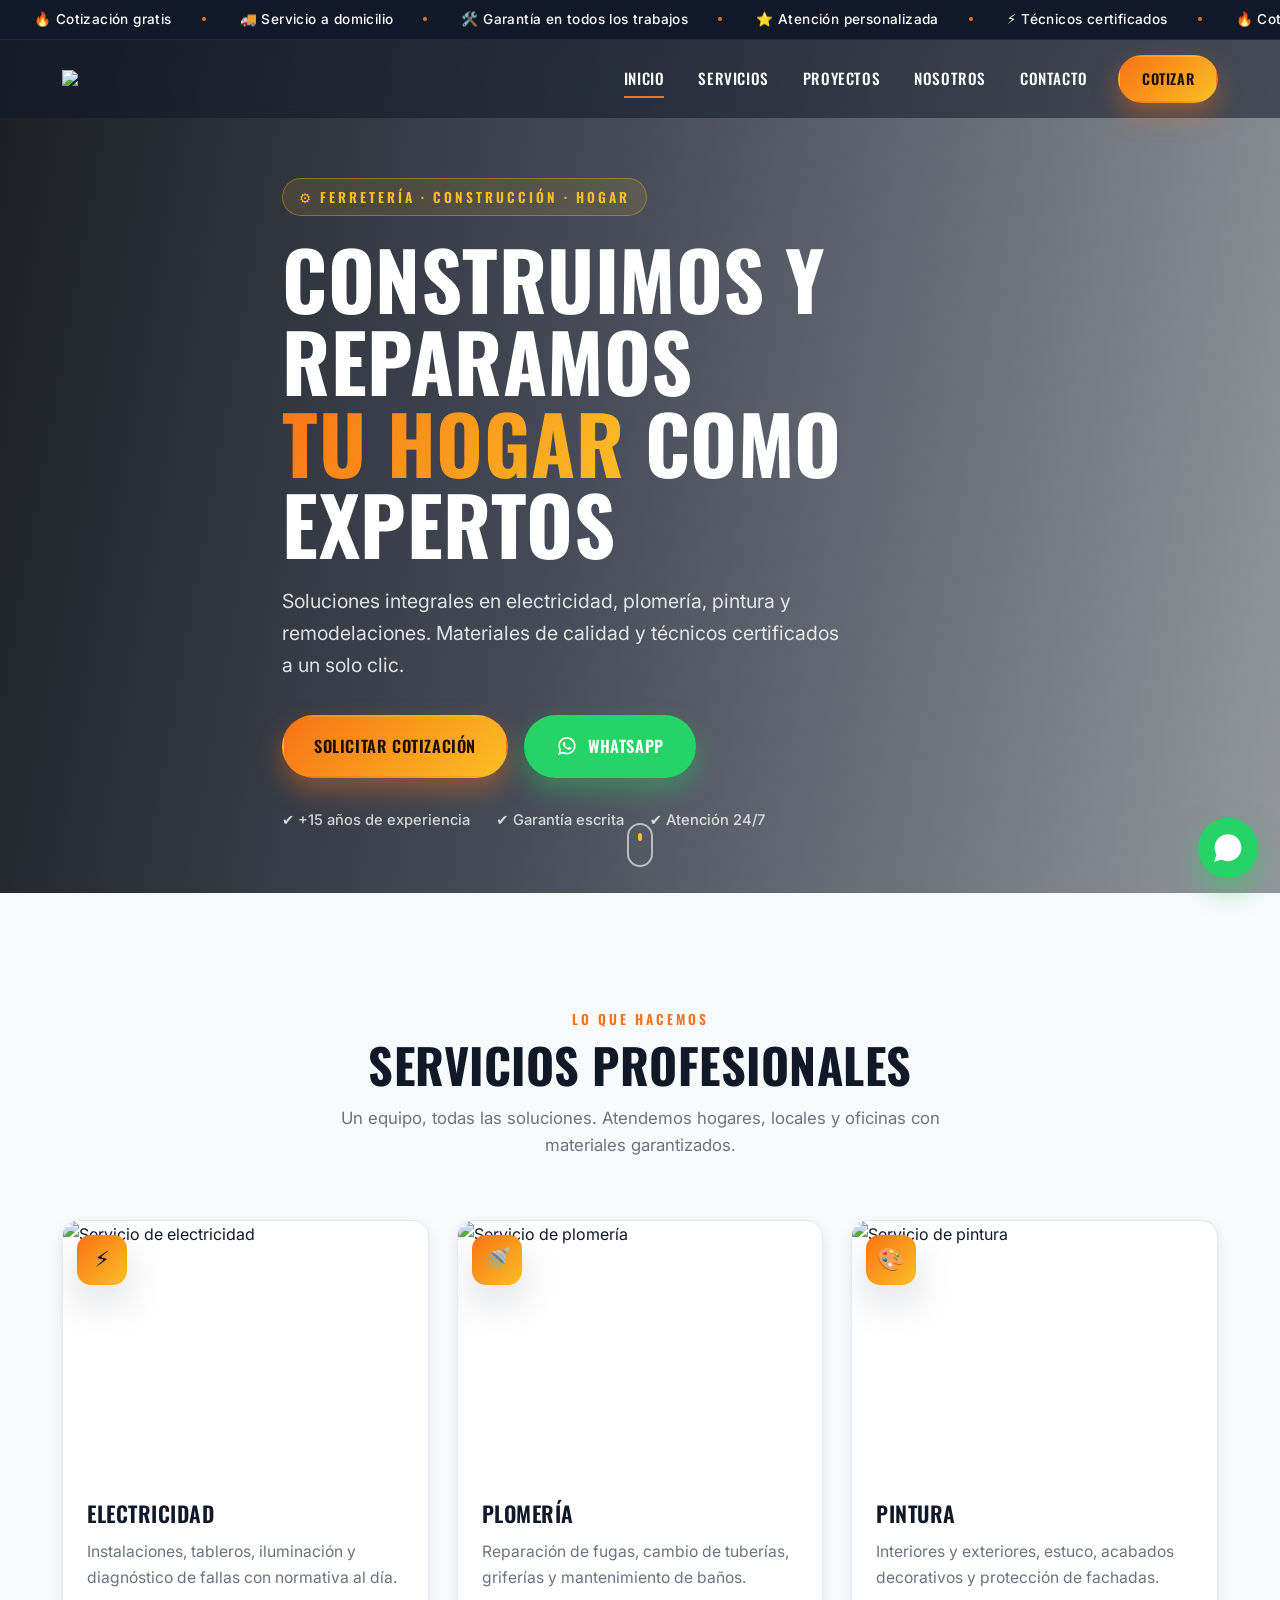
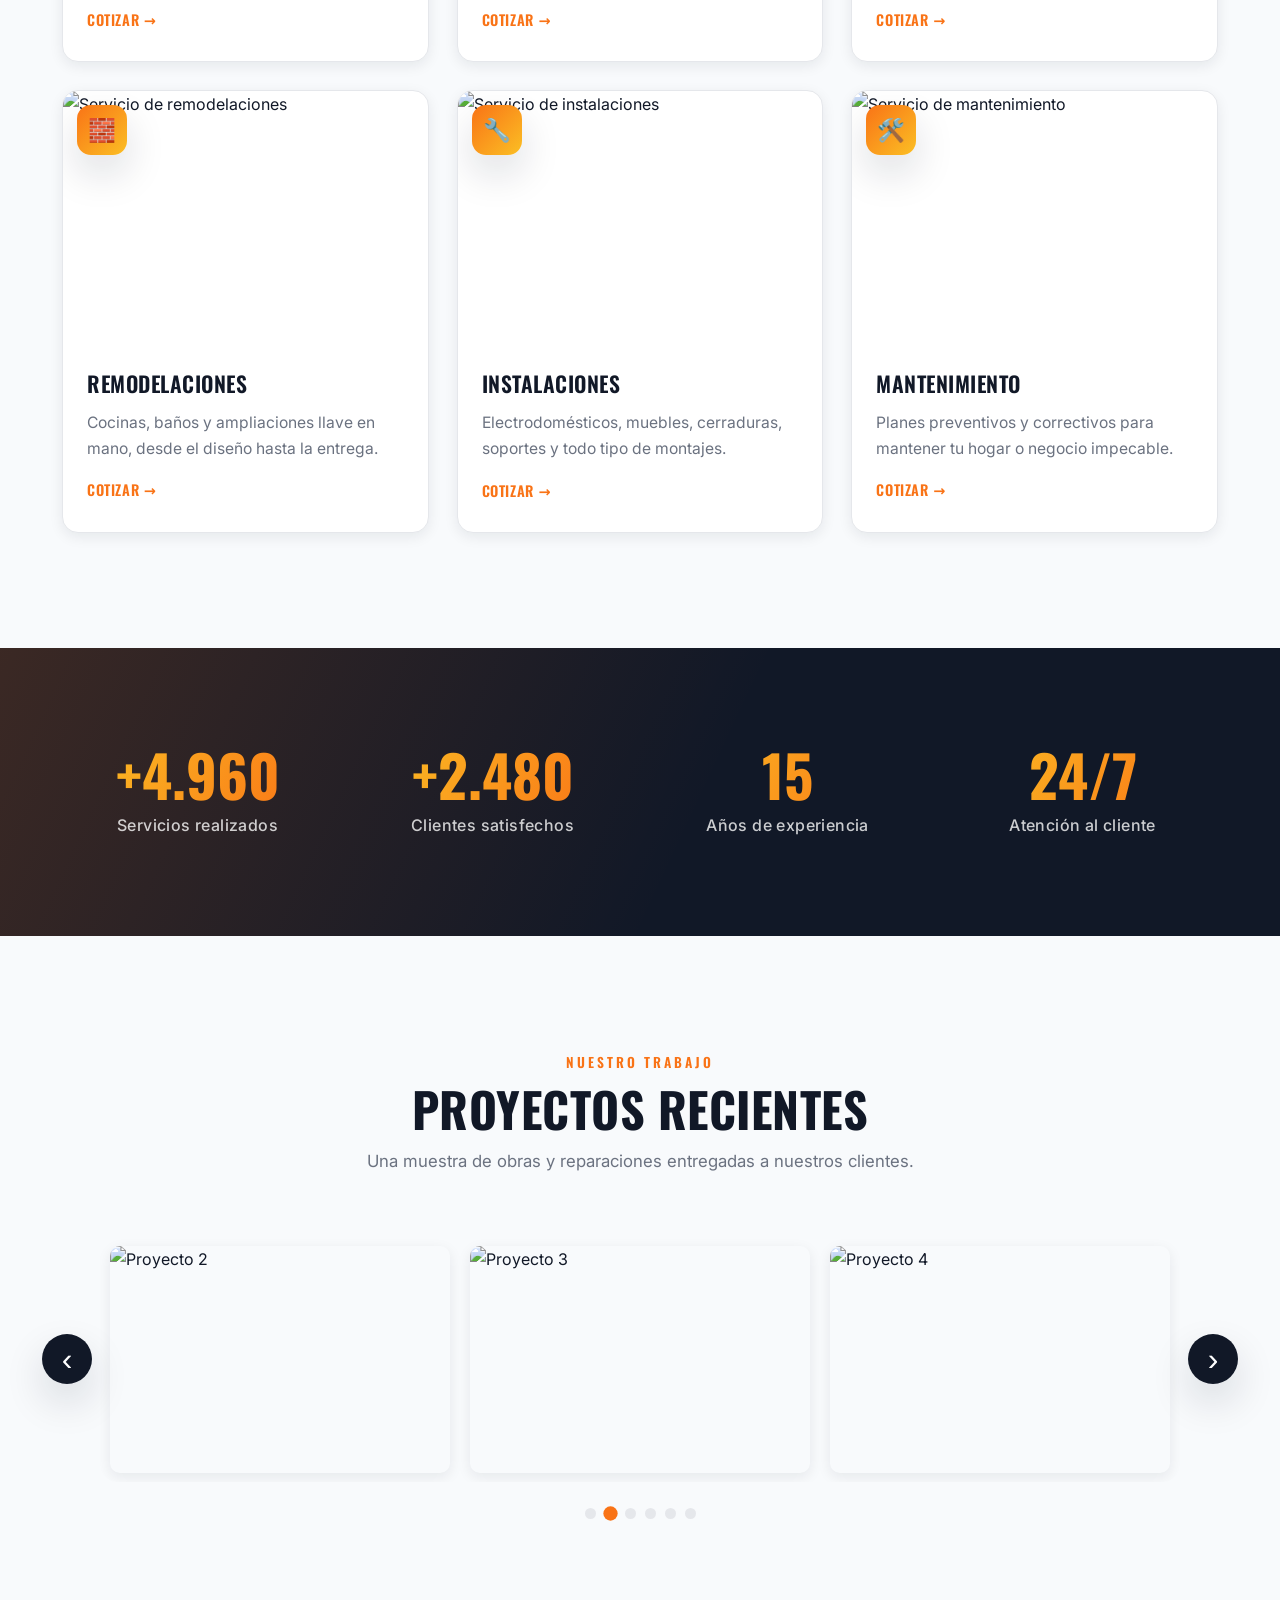
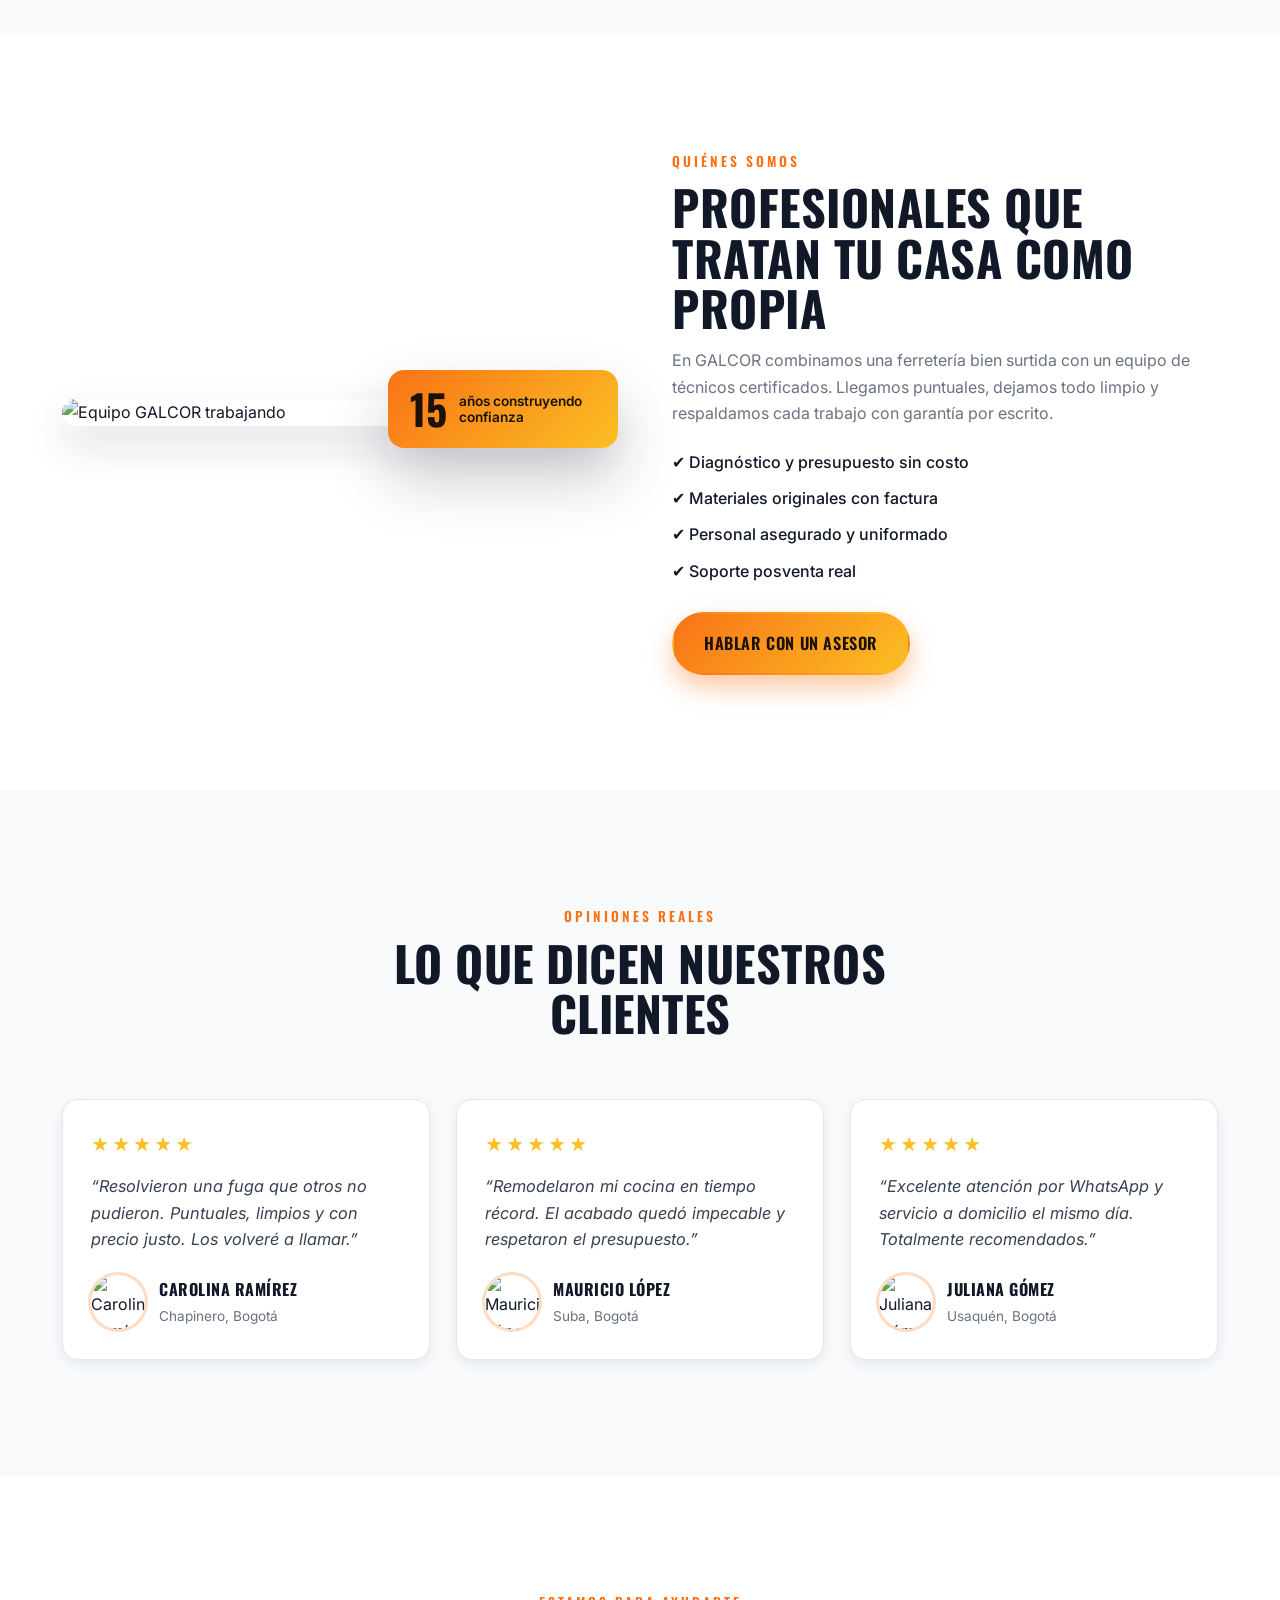
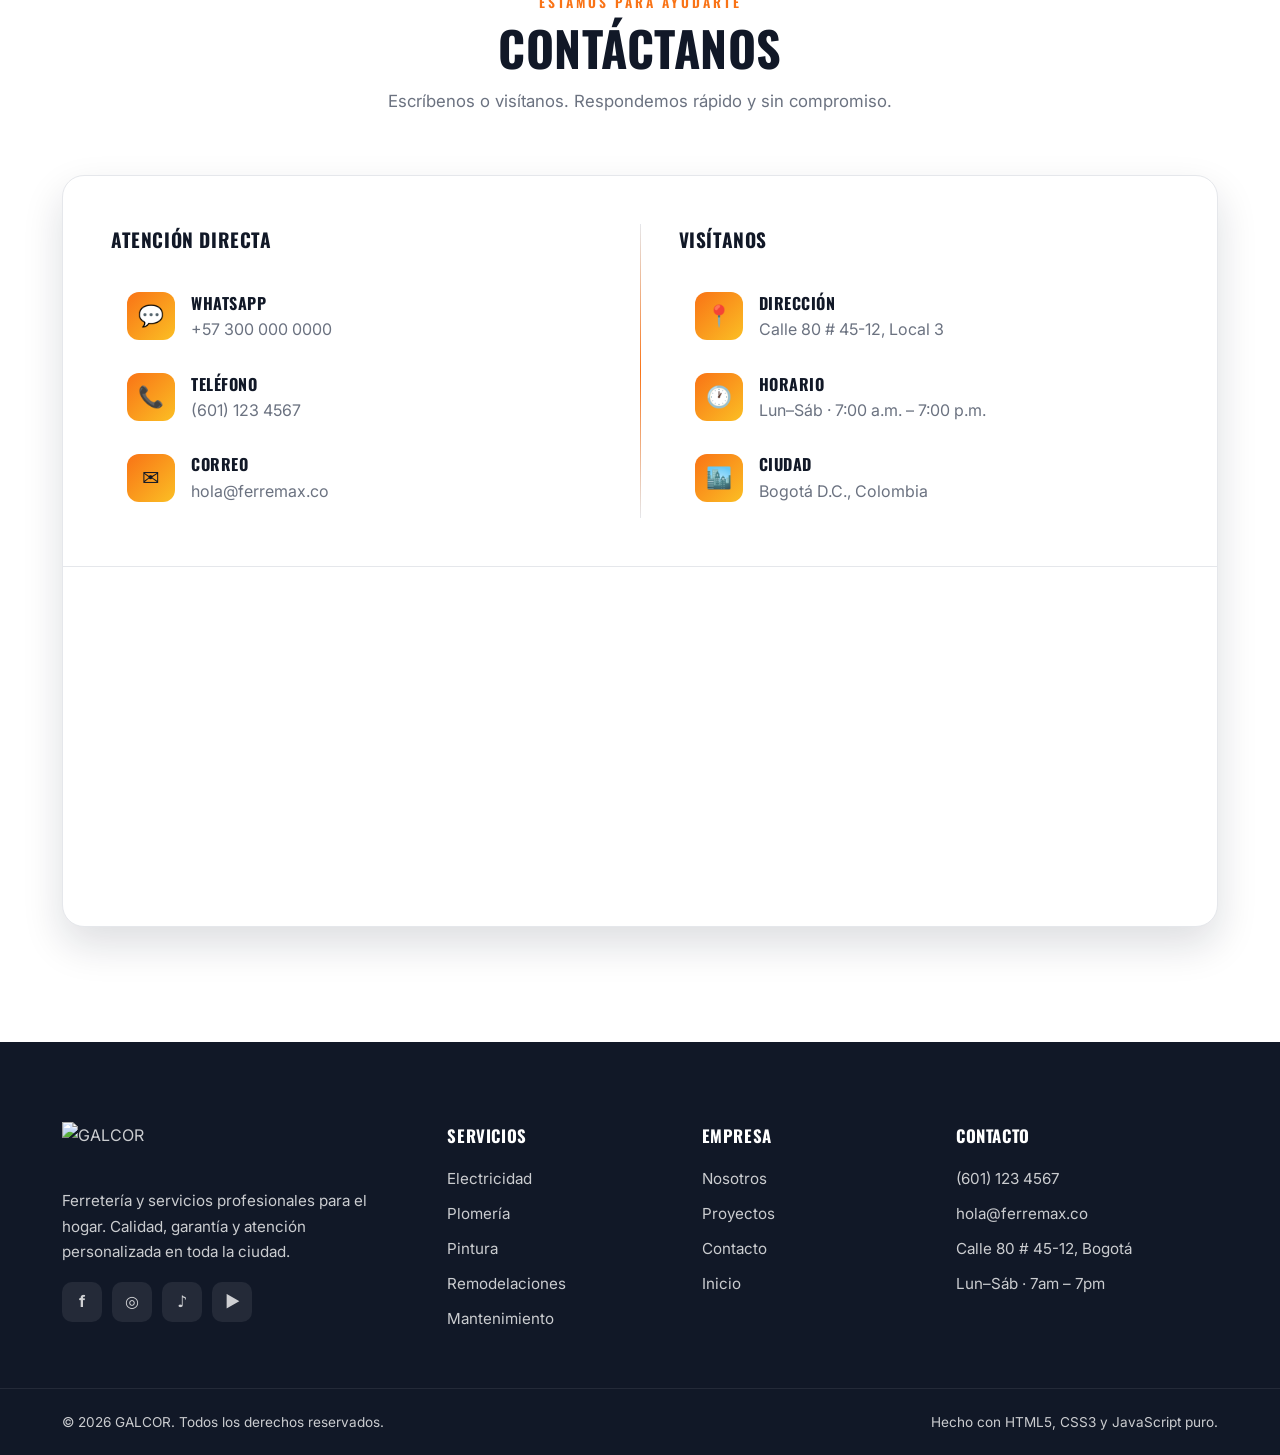
==== index.html @ 1a07271b "Fix case sensitivity in favicon image type" ====
<!DOCTYPE html>
<html lang="es">
<head>
  <meta charset="UTF-8" />
  <meta name="viewport" content="width=device-width, initial-scale=1.0" />
  <meta name="description" content="GALCOR — Ferretería y servicios profesionales para el hogar: electricidad, plomería, pintura, remodelaciones, instalaciones y mantenimiento. Cotización gratis y servicio a domicilio." />
  <meta name="theme-color" content="#111827" />
  <title>GALCOR | Ferretería &amp; Servicios para el Hogar</title>

  <!-- Favicon -->
  <link rel="icon" type="image/galcor.jpg" href="imagenes/favicon.svg" />

  <!-- Tipografías: Oswald (display industrial) + Inter (texto) -->
  <link rel="preconnect" href="https://fonts.googleapis.com" />
  <link rel="preconnect" href="https://fonts.gstatic.com" crossorigin />
  <link href="https://fonts.googleapis.com/css2?family=Oswald:wght@500;600;700&family=Inter:wght@400;500;600;700;800&display=swap" rel="stylesheet" />

  <!-- Hoja de estilos del proyecto -->
  <link rel="stylesheet" href="style.css" />
</head>

<body>

  <!-- ================================================================== -->
  <!-- BARRA SUPERIOR DE PROMOCIONES (marquesina con desplazamiento)      -->
  <!-- ================================================================== -->
  <div class="topbar" id="topbar">
    <div class="topbar__track">
      <!-- El contenido se duplica para lograr el bucle infinito -->
      <ul class="topbar__list">
        <li>🔥 Cotización gratis</li>
        <li>🚚 Servicio a domicilio</li>
        <li>🛠️ Garantía en todos los trabajos</li>
        <li>⭐ Atención personalizada</li>
        <li>⚡ Técnicos certificados</li>
      </ul>
      <ul class="topbar__list" aria-hidden="true">
        <li>🔥 Cotización gratis</li>
        <li>🚚 Servicio a domicilio</li>
        <li>🛠️ Garantía en todos los trabajos</li>
        <li>⭐ Atención personalizada</li>
        <li>⚡ Técnicos certificados</li>
      </ul>
    </div>
  </div>

  <!-- ================================================================== -->
  <!-- NAVBAR STICKY                                                       -->
  <!-- ================================================================== -->
  <header class="nav" id="nav">
    <div class="container nav__inner">
      <!-- Logo -->
      <a href="#inicio" class="nav__logo" aria-label="Inicio GALCOR">
        <img src="Imagenes/Galcor.jpg" alt="GALCOR" width="200" height="50" />
      </a>

      <!-- Enlaces de navegación -->
      <nav class="nav__menu" id="navMenu" aria-label="Navegación principal">
        <a href="#inicio" class="nav__link">Inicio</a>
        <a href="#servicios" class="nav__link">Servicios</a>
        <a href="#proyectos" class="nav__link">Proyectos</a>
        <a href="#nosotros" class="nav__link">Nosotros</a>
        <a href="#contacto" class="nav__link">Contacto</a>
        <a href="#contacto" class="btn btn--solid nav__cta">Cotizar</a>
      </nav>

      <!-- Botón hamburguesa (móvil) -->
      <button class="nav__toggle" id="navToggle" aria-label="Abrir menú" aria-expanded="false" aria-controls="navMenu">
        <span></span><span></span><span></span>
      </button>
    </div>
  </header>

  <main>

    <!-- ================================================================ -->
    <!-- HERO                                                             -->
    <!-- ================================================================ -->
    <section class="hero" id="inicio">
      <!-- Imagen de fondo + overlay oscuro -->
      <div class="hero__bg" style="background-image:url(Imagenes/ferreteria1.jpg)"></div>
      <div class="hero__overlay"></div>

      <div class="container hero__content">
        <p class="hero__eyebrow reveal">⚙️ Ferretería · Construcción · Hogar</p>
        <h1 class="hero__title reveal">
          Construimos y reparamos<br />
          <span class="hero__title-accent">tu hogar</span> como expertos
        </h1>
        <p class="hero__subtitle reveal">
          Soluciones integrales en electricidad, plomería, pintura y remodelaciones.
          Materiales de calidad y técnicos certificados a un solo clic.
        </p>
        <div class="hero__actions reveal">
          <a href="#contacto" class="btn btn--solid btn--lg">
            Solicitar cotización
          </a>
          <a href="https://wa.me/573000000000?text=Hola%20GALCOR,%20quiero%20una%20cotización"
             class="btn btn--whatsapp btn--lg" target="_blank" rel="noopener">
            <svg viewBox="0 0 32 32" class="btn__icon" aria-hidden="true"><path fill="currentColor" d="M16 3C9 3 3.4 8.6 3.4 15.6c0 2.3.6 4.5 1.8 6.4L3 29l7.2-2.1c1.8 1 3.8 1.5 5.8 1.5 7 0 12.6-5.6 12.6-12.6S23 3 16 3zm0 22.8c-1.8 0-3.6-.5-5.1-1.4l-.4-.2-4.3 1.2 1.2-4.2-.3-.4a10 10 0 0 1-1.6-5.4c0-5.6 4.5-10.1 10.1-10.1S26.1 10 26.1 15.6 21.6 25.8 16 25.8zm5.6-7.5c-.3-.2-1.8-.9-2.1-1s-.5-.2-.7.2-.8 1-1 1.2-.4.2-.7.1a8.2 8.2 0 0 1-2.4-1.5 9 9 0 0 1-1.7-2.1c-.2-.3 0-.5.1-.7l.5-.6.3-.5c.1-.2 0-.4 0-.5l-1-2.3c-.2-.6-.5-.5-.7-.5h-.6c-.2 0-.5.1-.8.4-.3.3-1 1-1 2.5s1.1 2.9 1.2 3.1c.2.2 2.2 3.4 5.3 4.7.7.3 1.3.5 1.8.6.7.2 1.4.2 1.9.1.6-.1 1.8-.7 2-1.4.3-.7.3-1.3.2-1.4-.1-.2-.3-.2-.6-.4z"/></svg>
            WhatsApp
          </a>
        </div>

        <!-- Píldoras de confianza -->
        <div class="hero__trust reveal">
          <span>✔ +15 años de experiencia</span>
          <span>✔ Garantía escrita</span>
          <span>✔ Atención 24/7</span>
        </div>
      </div>

      <!-- Indicador de scroll -->
      <a href="#servicios" class="hero__scroll" aria-label="Desplazarse a servicios">
        <span class="hero__mouse"></span>
      </a>
    </section>

    <!-- ================================================================ -->
    <!-- SERVICIOS                                                        -->
    <!-- ================================================================ -->
    <section class="services section" id="servicios">
      <div class="container">
        <header class="section__head reveal">
          <p class="section__eyebrow">Lo que hacemos</p>
          <h2 class="section__title">Servicios profesionales</h2>
          <p class="section__lead">Un equipo, todas las soluciones. Atendemos hogares, locales y oficinas con materiales garantizados.</p>
        </header>

        <div class="services__grid">

          <!-- Tarjeta: Electricidad -->
          <article class="card reveal">
            <div class="card__media">
              <img src="Imagenes/Electricidad.webp" alt="Servicio de electricidad" loading="lazy" />
              <span class="card__badge">⚡</span>
            </div>
            <div class="card__body">
              <h3 class="card__title">Electricidad</h3>
              <p class="card__text">Instalaciones, tableros, iluminación y diagnóstico de fallas con normativa al día.</p>
              <a href="#contacto" class="card__link">Cotizar →</a>
            </div>
          </article>

          <!-- Tarjeta: Plomería -->
          <article class="card reveal">
            <div class="card__media">
              <img src="Imagenes/plomeria1.jpg" alt="Servicio de plomería" loading="lazy" />
              <span class="card__badge">🚿</span>
            </div>
            <div class="card__body">
              <h3 class="card__title">Plomería</h3>
              <p class="card__text">Reparación de fugas, cambio de tuberías, griferías y mantenimiento de baños.</p>
              <a href="#contacto" class="card__link">Cotizar →</a>
            </div>
          </article>

          <!-- Tarjeta: Pintura -->
          <article class="card reveal">
            <div class="card__media">
              <img src="Imagenes/pintura.jpg" alt="Servicio de pintura" loading="lazy" />
              <span class="card__badge">🎨</span>
            </div>
            <div class="card__body">
              <h3 class="card__title">Pintura</h3>
              <p class="card__text">Interiores y exteriores, estuco, acabados decorativos y protección de fachadas.</p>
              <a href="#contacto" class="card__link">Cotizar →</a>
            </div>
          </article>

          <!-- Tarjeta: Remodelaciones -->
          <article class="card reveal">
            <div class="card__media">
              <img src="Imagenes/Remodelacion.jpg" alt="Servicio de remodelaciones" loading="lazy" />
              <span class="card__badge">🧱</span>
            </div>
            <div class="card__body">
              <h3 class="card__title">Remodelaciones</h3>
              <p class="card__text">Cocinas, baños y ampliaciones llave en mano, desde el diseño hasta la entrega.</p>
              <a href="#contacto" class="card__link">Cotizar →</a>
            </div>
          </article>

          <!-- Tarjeta: Instalaciones -->
          <article class="card reveal">
            <div class="card__media">
              <img src="Imagenes/instalaciones1.jpg" alt="Servicio de instalaciones" loading="lazy" />
              <span class="card__badge">🔧</span>
            </div>
            <div class="card__body">
              <h3 class="card__title">Instalaciones</h3>
              <p class="card__text">Electrodomésticos, muebles, cerraduras, soportes y todo tipo de montajes.</p>
              <a href="#contacto" class="card__link">Cotizar →</a>
            </div>
          </article>

          <!-- Tarjeta: Mantenimiento -->
          <article class="card reveal">
            <div class="card__media">
              <img src="Imagenes/mantenimiento1.jpg" alt="Servicio de mantenimiento" loading="lazy" />
              <span class="card__badge">🛠️</span>
            </div>
            <div class="card__body">
              <h3 class="card__title">Mantenimiento</h3>
              <p class="card__text">Planes preventivos y correctivos para mantener tu hogar o negocio impecable.</p>
              <a href="#contacto" class="card__link">Cotizar →</a>
            </div>
          </article>

        </div>
      </div>
    </section>

    <!-- ================================================================ -->
    <!-- ESTADÍSTICAS (contadores animados)                               -->
    <!-- ================================================================ -->
    <section class="stats" id="stats">
      <div class="container stats__grid">
        <div class="stat reveal">
          <span class="stat__num" data-target="5000" data-prefix="+">0</span>
          <span class="stat__label">Servicios realizados</span>
        </div>
        <div class="stat reveal">
          <span class="stat__num" data-target="2500" data-prefix="+">0</span>
          <span class="stat__label">Clientes satisfechos</span>
        </div>
        <div class="stat reveal">
          <span class="stat__num" data-target="15">0</span>
          <span class="stat__label">Años de experiencia</span>
        </div>
        <div class="stat reveal">
          <span class="stat__num" data-target="24" data-suffix="/7">0</span>
          <span class="stat__label">Atención al cliente</span>
        </div>
      </div>
    </section>

    <!-- ================================================================ -->
    <!-- GALERÍA / PROYECTOS (carrusel automático infinito)               -->
    <!-- ================================================================ -->
    <section class="gallery section" id="proyectos">
      <div class="container">
        <header class="section__head reveal">
          <p class="section__eyebrow">Nuestro trabajo</p>
          <h2 class="section__title">Proyectos recientes</h2>
          <p class="section__lead">Una muestra de obras y reparaciones entregadas a nuestros clientes.</p>
        </header>
      </div>

      <!-- Carrusel: se pausa al pasar el mouse -->
      <div class="carousel" id="carousel">
        <button class="carousel__btn carousel__btn--prev" id="carPrev" aria-label="Anterior">‹</button>

        <div class="carousel__viewport">
          <div class="carousel__track" id="carTrack">
            <figure class="gallery__item"><img src="imagenes/galeria-1.svg" alt="Proyecto 1" loading="lazy" /></figure>
            <figure class="gallery__item"><img src="imagenes/galeria-2.svg" alt="Proyecto 2" loading="lazy" /></figure>
            <figure class="gallery__item"><img src="imagenes/galeria-3.svg" alt="Proyecto 3" loading="lazy" /></figure>
            <figure class="gallery__item"><img src="imagenes/galeria-4.svg" alt="Proyecto 4" loading="lazy" /></figure>
            <figure class="gallery__item"><img src="imagenes/galeria-5.svg" alt="Proyecto 5" loading="lazy" /></figure>
            <figure class="gallery__item"><img src="imagenes/galeria-6.svg" alt="Proyecto 6" loading="lazy" /></figure>
            <figure class="gallery__item"><img src="imagenes/galeria-7.svg" alt="Proyecto 7" loading="lazy" /></figure>
            <figure class="gallery__item"><img src="imagenes/galeria-8.svg" alt="Proyecto 8" loading="lazy" /></figure>
          </div>
        </div>

        <button class="carousel__btn carousel__btn--next" id="carNext" aria-label="Siguiente">›</button>
      </div>

      <!-- Puntos de navegación -->
      <div class="carousel__dots" id="carDots"></div>
    </section>

    <!-- ================================================================ -->
    <!-- NOSOTROS                                                         -->
    <!-- ================================================================ -->
    <section class="about section" id="nosotros">
      <div class="container about__grid">
        <div class="about__media reveal">
          <img src="Imagenes/nosotros1.jpg" alt="Equipo GALCOR trabajando" loading="lazy" />
          <div class="about__chip">
            <strong>15</strong>
            <span>años construyendo confianza</span>
          </div>
        </div>
        <div class="about__content reveal">
          <p class="section__eyebrow">Quiénes somos</p>
          <h2 class="section__title">Profesionales que tratan tu casa como propia</h2>
          <p class="about__text">
            En GALCOR combinamos una ferretería bien surtida con un equipo de técnicos
            certificados. Llegamos puntuales, dejamos todo limpio y respaldamos cada
            trabajo con garantía por escrito.
          </p>
          <ul class="about__list">
            <li>✔ Diagnóstico y presupuesto sin costo</li>
            <li>✔ Materiales originales con factura</li>
            <li>✔ Personal asegurado y uniformado</li>
            <li>✔ Soporte posventa real</li>
          </ul>
          <a href="#contacto" class="btn btn--solid btn--lg">Hablar con un asesor</a>
        </div>
      </div>
    </section>

    <!-- ================================================================ -->
    <!-- TESTIMONIOS                                                      -->
    <!-- ================================================================ -->
    <section class="testimonials section">
      <div class="container">
        <header class="section__head reveal">
          <p class="section__eyebrow">Opiniones reales</p>
          <h2 class="section__title">Lo que dicen nuestros clientes</h2>
        </header>

        <div class="testimonials__grid">

          <article class="testimonial reveal">
            <div class="testimonial__stars">★★★★★</div>
            <p class="testimonial__text">“Resolvieron una fuga que otros no pudieron. Puntuales, limpios y con precio justo. Los volveré a llamar.”</p>
            <div class="testimonial__person">
              <img src="imagenes/avatar-1.svg" alt="Carolina Ramírez" class="testimonial__avatar" />
              <div>
                <strong>Carolina Ramírez</strong>
                <span>Chapinero, Bogotá</span>
              </div>
            </div>
          </article>

          <article class="testimonial reveal">
            <div class="testimonial__stars">★★★★★</div>
            <p class="testimonial__text">“Remodelaron mi cocina en tiempo récord. El acabado quedó impecable y respetaron el presupuesto.”</p>
            <div class="testimonial__person">
              <img src="imagenes/avatar-2.svg" alt="Mauricio López" class="testimonial__avatar" />
              <div>
                <strong>Mauricio López</strong>
                <span>Suba, Bogotá</span>
              </div>
            </div>
          </article>

          <article class="testimonial reveal">
            <div class="testimonial__stars">★★★★★</div>
            <p class="testimonial__text">“Excelente atención por WhatsApp y servicio a domicilio el mismo día. Totalmente recomendados.”</p>
            <div class="testimonial__person">
              <img src="imagenes/avatar-3.svg" alt="Juliana Gómez" class="testimonial__avatar" />
              <div>
                <strong>Juliana Gómez</strong>
                <span>Usaquén, Bogotá</span>
              </div>
            </div>
          </article>

        </div>
      </div>
    </section>

    <!-- ================================================================ -->
    <!-- CONTACTO                                                         -->
    <!-- ================================================================ -->
    <section class="contact section" id="contacto">
      <div class="container">
        <header class="section__head reveal">
          <p class="section__eyebrow">Estamos para ayudarte</p>
          <h2 class="section__title">Contáctanos</h2>
          <p class="section__lead">Escríbenos o visítanos. Respondemos rápido y sin compromiso.</p>
        </header>

        <div class="contact__card reveal">
          <div class="contact__cols">

            <!-- Columna izquierda: canales de atención -->
            <div class="contact__col">
              <h3 class="contact__col-title">Atención directa</h3>

              <a href="https://wa.me/573000000000" class="contact__item" target="_blank" rel="noopener">
                <span class="contact__icon">💬</span>
                <span>
                  <strong>WhatsApp</strong>
                  <em>+57 300 000 0000</em>
                </span>
              </a>

              <a href="tel:+576011234567" class="contact__item">
                <span class="contact__icon">📞</span>
                <span>
                  <strong>Teléfono</strong>
                  <em>(601) 123 4567</em>
                </span>
              </a>

              <a href="mailto:hola@ferremax.co" class="contact__item">
                <span class="contact__icon">✉️</span>
                <span>
                  <strong>Correo</strong>
                  <em>hola@ferremax.co</em>
                </span>
              </a>
            </div>

            <!-- Separador vertical -->
            <div class="contact__divider" aria-hidden="true"></div>

            <!-- Columna derecha: ubicación -->
            <div class="contact__col">
              <h3 class="contact__col-title">Visítanos</h3>

              <div class="contact__item contact__item--static">
                <span class="contact__icon">📍</span>
                <span>
                  <strong>Dirección</strong>
                  <em>Calle 80 # 45-12, Local 3</em>
                </span>
              </div>

              <div class="contact__item contact__item--static">
                <span class="contact__icon">🕐</span>
                <span>
                  <strong>Horario</strong>
                  <em>Lun–Sáb · 7:00 a.m. – 7:00 p.m.</em>
                </span>
              </div>

              <div class="contact__item contact__item--static">
                <span class="contact__icon">🏙️</span>
                <span>
                  <strong>Ciudad</strong>
                  <em>Bogotá D.C., Colombia</em>
                </span>
              </div>
            </div>
          </div>

          <!-- Mapa integrado de Google Maps -->
          <div class="contact__map">
            <iframe
              title="Ubicación de GALCOR en Bogotá"
              src="https://www.google.com/maps?q=Bogota%20Colombia&output=embed"
              loading="lazy"
              referrerpolicy="no-referrer-when-downgrade"
              allowfullscreen></iframe>
          </div>
        </div>
      </div>
    </section>

  </main>

  <!-- ================================================================== -->
  <!-- BOTÓN FLOTANTE DE WHATSAPP                                          -->
  <!-- ================================================================== -->
  <a href="https://wa.me/573000000000?text=Hola%20GALCOR,%20necesito%20ayuda"
     class="float-wa" target="_blank" rel="noopener" aria-label="Escríbenos por WhatsApp">
    <svg viewBox="0 0 32 32" aria-hidden="true"><path fill="currentColor" d="M16 3C9 3 3.4 8.6 3.4 15.6c0 2.3.6 4.5 1.8 6.4L3 29l7.2-2.1c1.8 1 3.8 1.5 5.8 1.5 7 0 12.6-5.6 12.6-12.6S23 3 16 3zm5.6 15.3c-.3-.2-1.8-.9-2.1-1s-.5-.2-.7.2-.8 1-1 1.2-.4.2-.7.1a8.2 8.2 0 0 1-2.4-1.5 9 9 0 0 1-1.7-2.1c-.2-.3 0-.5.1-.7l.5-.6.3-.5c.1-.2 0-.4 0-.5l-1-2.3c-.2-.6-.5-.5-.7-.5h-.6c-.2 0-.5.1-.8.4-.3.3-1 1-1 2.5s1.1 2.9 1.2 3.1c.2.2 2.2 3.4 5.3 4.7.7.3 1.3.5 1.8.6.7.2 1.4.2 1.9.1.6-.1 1.8-.7 2-1.4.3-.7.3-1.3.2-1.4-.1-.2-.3-.2-.6-.4z"/></svg>
  </a>

  <!-- ================================================================== -->
  <!-- FOOTER                                                             -->
  <!-- ================================================================== -->
  <footer class="footer">
    <div class="container footer__grid">

      <div class="footer__brand">
        <img src="imagenes/logo.svg" alt="GALCOR" width="200" height="50" />
        <p>Ferretería y servicios profesionales para el hogar. Calidad, garantía y atención personalizada en toda la ciudad.</p>
        <div class="footer__social">
          <a href="#" aria-label="Facebook">f</a>
          <a href="#" aria-label="Instagram">◎</a>
          <a href="#" aria-label="TikTok">♪</a>
          <a href="#" aria-label="YouTube">▶</a>
        </div>
      </div>

      <div class="footer__col">
        <h4>Servicios</h4>
        <a href="#servicios">Electricidad</a>
        <a href="#servicios">Plomería</a>
        <a href="#servicios">Pintura</a>
        <a href="#servicios">Remodelaciones</a>
        <a href="#servicios">Mantenimiento</a>
      </div>

      <div class="footer__col">
        <h4>Empresa</h4>
        <a href="#nosotros">Nosotros</a>
        <a href="#proyectos">Proyectos</a>
        <a href="#contacto">Contacto</a>
        <a href="#inicio">Inicio</a>
      </div>

      <div class="footer__col">
        <h4>Contacto</h4>
        <a href="tel:+576011234567">(601) 123 4567</a>
        <a href="mailto:hola@ferremax.co">hola@ferremax.co</a>
        <span>Calle 80 # 45-12, Bogotá</span>
        <span>Lun–Sáb · 7am – 7pm</span>
      </div>
    </div>

    <div class="footer__bottom">
      <div class="container">
        <p>© <span id="year"></span> GALCOR. Todos los derechos reservados.</p>
        <p>Hecho con HTML5, CSS3 y JavaScript puro.</p>
      </div>
    </div>
  </footer>

  <!-- Script principal -->
  <script src="script.js"></script>
</body>
</html>
---- style.css ----
/* ==================================================================
   FERREMAX · Hoja de estilos
   HTML5 + CSS3 puro (sin frameworks)
   Paleta:
     --orange  #F97316   (principal)
     --amber   #FBBF24   (secundario)
     --dark    #111827   (negro)
     --white   #FFFFFF
     --gray    #F8FAFC   (gris claro)
   Tipografías: Oswald (display) + Inter (texto)
   ================================================================== */

/* ----------------------------------------------------------------
   1. Variables y reset
   ---------------------------------------------------------------- */
:root {
  --orange: #f97316;
  --orange-dark: #ea580c;
  --amber: #fbbf24;
  --dark: #111827;
  --dark-soft: #1f2937;
  --white: #ffffff;
  --gray: #f8fafc;
  --gray-200: #e5e7eb;
  --muted: #6b7280;

  --wa: #25d366;
  --wa-dark: #1ebe5b;

  --radius: 16px;
  --radius-sm: 10px;
  --shadow-sm: 0 4px 14px rgba(17, 24, 39, 0.08);
  --shadow: 0 18px 40px rgba(17, 24, 39, 0.14);
  --shadow-lg: 0 30px 60px rgba(17, 24, 39, 0.22);

  --topbar-h: 40px;
  --nav-h: 78px;

  --ease: cubic-bezier(0.22, 1, 0.36, 1);
  --transition: 0.35s var(--ease);

  --font-display: "Oswald", system-ui, Arial, sans-serif;
  --font-body: "Inter", system-ui, Arial, sans-serif;
}

*,
*::before,
*::after {
  margin: 0;
  padding: 0;
  box-sizing: border-box;
}

html {
  scroll-behavior: smooth;
  /* Compensa la altura de barra + navbar al saltar a un ancla */
  scroll-padding-top: calc(var(--nav-h) + 10px);
}

body {
  font-family: var(--font-body);
  color: var(--dark);
  background: var(--white);
  line-height: 1.65;
  -webkit-font-smoothing: antialiased;
  overflow-x: hidden;
}

img {
  display: block;
  max-width: 100%;
}

a {
  text-decoration: none;
  color: inherit;
}

ul {
  list-style: none;
}

/* ----------------------------------------------------------------
   2. Utilidades
   ---------------------------------------------------------------- */
.container {
  width: 100%;
  max-width: 1200px;
  margin-inline: auto;
  padding-inline: 22px;
}

.section {
  padding-block: clamp(64px, 9vw, 120px);
}

.section__head {
  text-align: center;
  max-width: 680px;
  margin: 0 auto clamp(36px, 5vw, 60px);
}

.section__eyebrow {
  font-family: var(--font-display);
  text-transform: uppercase;
  letter-spacing: 3px;
  font-weight: 600;
  font-size: 0.85rem;
  color: var(--orange);
  margin-bottom: 10px;
}

.section__title {
  font-family: var(--font-display);
  font-weight: 700;
  text-transform: uppercase;
  line-height: 1.05;
  letter-spacing: 0.5px;
  font-size: clamp(1.9rem, 4.5vw, 3rem);
  color: var(--dark);
}

.section__lead {
  margin-top: 14px;
  color: var(--muted);
  font-size: 1.05rem;
}

/* ----------------------------------------------------------------
   3. Botones
   ---------------------------------------------------------------- */
.btn {
  --bg: var(--orange);
  display: inline-flex;
  align-items: center;
  justify-content: center;
  gap: 10px;
  font-family: var(--font-display);
  font-weight: 600;
  letter-spacing: 0.6px;
  text-transform: uppercase;
  font-size: 0.95rem;
  padding: 13px 24px;
  border-radius: 999px;
  border: 2px solid transparent;
  cursor: pointer;
  transition: transform var(--transition), box-shadow var(--transition),
    background var(--transition), color var(--transition);
  will-change: transform;
}

.btn--lg {
  padding: 16px 30px;
  font-size: 1.02rem;
}

.btn__icon {
  width: 22px;
  height: 22px;
}

.btn--solid {
  background: linear-gradient(135deg, var(--orange), var(--amber));
  color: #1a1206;
  box-shadow: 0 12px 26px rgba(249, 115, 22, 0.4);
}

.btn--solid:hover {
  transform: translateY(-3px);
  box-shadow: 0 18px 34px rgba(249, 115, 22, 0.5);
}

.btn--whatsapp {
  background: var(--wa);
  color: var(--white);
  box-shadow: 0 12px 26px rgba(37, 211, 102, 0.4);
}

.btn--whatsapp:hover {
  background: var(--wa-dark);
  transform: translateY(-3px);
  box-shadow: 0 18px 34px rgba(37, 211, 102, 0.5);
}

.btn:focus-visible {
  outline: 3px solid var(--amber);
  outline-offset: 3px;
}

/* ----------------------------------------------------------------
   4. Barra superior de promociones (marquesina)
   ---------------------------------------------------------------- */
.topbar {
  background: var(--dark);
  color: var(--white);
  height: var(--topbar-h);
  display: flex;
  align-items: center;
  overflow: hidden;
  position: relative;
  z-index: 60;
  border-bottom: 1px solid rgba(255, 255, 255, 0.06);
}

.topbar__track {
  display: flex;
  width: max-content;
  /* Desplazamiento continuo e infinito */
  animation: marquee 26s linear infinite;
}

.topbar:hover .topbar__track {
  animation-play-state: paused; /* pausa al pasar el mouse */
}

.topbar__list {
  display: flex;
  align-items: center;
}

.topbar__list li {
  padding-inline: 34px;
  font-size: 0.85rem;
  font-weight: 500;
  white-space: nowrap;
  letter-spacing: 0.4px;
  position: relative;
}

.topbar__list li::after {
  content: "";
  position: absolute;
  right: 0;
  top: 50%;
  transform: translateY(-50%);
  width: 4px;
  height: 4px;
  border-radius: 50%;
  background: var(--orange);
}

@keyframes marquee {
  from { transform: translateX(0); }
  to   { transform: translateX(-50%); }
}

/* ----------------------------------------------------------------
   5. Navbar sticky
   ---------------------------------------------------------------- */
.nav {
  position: sticky;
  top: 0;
  z-index: 50;
  height: var(--nav-h);
  display: flex;
  align-items: center;
  background: rgba(17, 24, 39, 0.55);
  backdrop-filter: blur(8px);
  transition: background var(--transition), box-shadow var(--transition),
    height var(--transition);
}

/* Estado tras hacer scroll (lo añade JS) */
.nav.is-scrolled {
  background: rgba(255, 255, 255, 0.96);
  box-shadow: var(--shadow-sm);
  height: 66px;
}

.nav__inner {
  display: flex;
  align-items: center;
  justify-content: space-between;
  gap: 20px;
}

.nav__logo img{
    width: 75px;   /* ajusta el tamaño que quieras */
    height: auto;
    display: block;
    object-fit: contain;
}

/* En estado scrolled el logo (blanco) debe verse sobre fondo claro */
.nav.is-scrolled .nav__logo img {
  filter: invert(1) hue-rotate(180deg) brightness(0.55) saturate(2.5);
  height: 40px;
}

.nav__menu {
  display: flex;
  align-items: center;
  gap: 6px;
}

.nav__link {
  position: relative;
  font-family: var(--font-display);
  font-weight: 500;
  text-transform: uppercase;
  letter-spacing: 0.6px;
  font-size: 0.95rem;
  color: var(--white);
  padding: 10px 14px;
  border-radius: 8px;
  transition: color var(--transition);
}

.nav.is-scrolled .nav__link {
  color: var(--dark);
}

/* Subrayado animado */
.nav__link::after {
  content: "";
  position: absolute;
  left: 14px;
  right: 14px;
  bottom: 4px;
  height: 2px;
  background: var(--orange);
  transform: scaleX(0);
  transform-origin: left;
  transition: transform var(--transition);
}

.nav__link:hover::after,
.nav__link.is-active::after {
  transform: scaleX(1);
}

.nav__link:hover {
  color: var(--orange);
}

.nav__cta {
  margin-left: 10px;
  padding: 10px 22px;
  font-size: 0.9rem;
}

/* Botón hamburguesa */
.nav__toggle {
  display: none;
  flex-direction: column;
  justify-content: center;
  gap: 5px;
  width: 46px;
  height: 46px;
  border: none;
  border-radius: 10px;
  background: rgba(255, 255, 255, 0.12);
  cursor: pointer;
}

.nav__toggle span {
  display: block;
  width: 24px;
  height: 2.5px;
  margin-inline: auto;
  background: var(--white);
  border-radius: 2px;
  transition: transform var(--transition), opacity var(--transition),
    background var(--transition);
}

.nav.is-scrolled .nav__toggle {
  background: rgba(17, 24, 39, 0.08);
}

.nav.is-scrolled .nav__toggle span {
  background: var(--dark);
}

/* Animación a "X" cuando el menú está abierto */
.nav__toggle.is-open span:nth-child(1) {
  transform: translateY(7.5px) rotate(45deg);
}
.nav__toggle.is-open span:nth-child(2) {
  opacity: 0;
}
.nav__toggle.is-open span:nth-child(3) {
  transform: translateY(-7.5px) rotate(-45deg);
}

/* ----------------------------------------------------------------
   6. Hero
   ---------------------------------------------------------------- */
.hero {
  position: relative;
  min-height: calc(100vh - var(--nav-h) - var(--topbar-h));
  display: flex;
  align-items: center;
  /* El navbar es sticky y transparente: subimos el hero bajo él */
  margin-top: calc(-1 * var(--nav-h));
  padding-top: var(--nav-h);
  overflow: hidden;
}

.hero__bg {
  position: absolute;
  inset: 0;
  background-size: cover;
  background-position: center;
  transform: scale(1.08);
  animation: heroZoom 18s ease-in-out infinite alternate;
}

@keyframes heroZoom {
  from { transform: scale(1.08); }
  to   { transform: scale(1.18); }
}

.hero__overlay {
  position: absolute;
  inset: 0;
  background: linear-gradient(
      100deg,
      rgba(8, 11, 18, 0.92) 0%,
      rgba(17, 24, 39, 0.78) 45%,
      rgba(17, 24, 39, 0.45) 100%
    );
}

.hero__content {
  position: relative;
  z-index: 2;
  max-width: 760px;
  padding-block: 60px;
}

.hero__eyebrow {
  display: inline-block;
  font-family: var(--font-display);
  text-transform: uppercase;
  letter-spacing: 3px;
  font-weight: 600;
  font-size: 0.85rem;
  color: var(--amber);
  background: rgba(251, 191, 36, 0.12);
  border: 1px solid rgba(251, 191, 36, 0.35);
  padding: 7px 16px;
  border-radius: 999px;
  margin-bottom: 22px;
}

.hero__title {
  font-family: var(--font-display);
  font-weight: 700;
  text-transform: uppercase;
  color: var(--white);
  line-height: 1.02;
  letter-spacing: 0.5px;
  font-size: clamp(2.4rem, 7vw, 5rem);
}

.hero__title-accent {
  background: linear-gradient(120deg, var(--orange), var(--amber));
  -webkit-background-clip: text;
  background-clip: text;
  color: transparent;
}

.hero__subtitle {
  margin-top: 20px;
  max-width: 560px;
  color: rgba(255, 255, 255, 0.85);
  font-size: clamp(1rem, 2.2vw, 1.22rem);
}

.hero__actions {
  margin-top: 34px;
  display: flex;
  flex-wrap: wrap;
  gap: 16px;
}

.hero__trust {
  margin-top: 30px;
  display: flex;
  flex-wrap: wrap;
  gap: 10px 26px;
  color: rgba(255, 255, 255, 0.78);
  font-size: 0.92rem;
  font-weight: 500;
}

/* Indicador de scroll */
.hero__scroll {
  position: absolute;
  left: 50%;
  bottom: 26px;
  transform: translateX(-50%);
  z-index: 2;
}

.hero__mouse {
  display: block;
  width: 26px;
  height: 44px;
  border: 2px solid rgba(255, 255, 255, 0.6);
  border-radius: 14px;
  position: relative;
}

.hero__mouse::after {
  content: "";
  position: absolute;
  top: 8px;
  left: 50%;
  transform: translateX(-50%);
  width: 4px;
  height: 8px;
  border-radius: 4px;
  background: var(--amber);
  animation: wheel 1.6s ease-in-out infinite;
}

@keyframes wheel {
  0%   { opacity: 0; transform: translate(-50%, 0); }
  40%  { opacity: 1; }
  100% { opacity: 0; transform: translate(-50%, 14px); }
}

/* ----------------------------------------------------------------
   7. Servicios
   ---------------------------------------------------------------- */
.services {
  background: var(--gray);
}

.services__grid {
  display: grid;
  grid-template-columns: repeat(3, 1fr);
  gap: 28px;
}

.card {
  background: var(--white);
  border-radius: var(--radius);
  overflow: hidden;
  box-shadow: var(--shadow-sm);
  border: 1px solid var(--gray-200);
  transition: transform var(--transition), box-shadow var(--transition);
}

.card:hover {
  transform: translateY(-10px);
  box-shadow: var(--shadow-lg);
}

.card__media {
  position: relative;
  aspect-ratio: 16 / 11;
  overflow: hidden;
}

.card__media img {
  width: 100%;
  height: 100%;
  object-fit: cover;
  transition: transform 0.6s var(--ease);
}

.card:hover .card__media img {
  transform: scale(1.1);
}

.card__badge {
  position: absolute;
  top: 14px;
  left: 14px;
  width: 50px;
  height: 50px;
  display: grid;
  place-items: center;
  font-size: 1.4rem;
  background: linear-gradient(135deg, var(--orange), var(--amber));
  border-radius: 14px;
  box-shadow: var(--shadow);
}

.card__body {
  padding: 24px 24px 28px;
}

.card__title {
  font-family: var(--font-display);
  text-transform: uppercase;
  font-weight: 600;
  letter-spacing: 0.5px;
  font-size: 1.35rem;
  margin-bottom: 8px;
}

.card__text {
  color: var(--muted);
  font-size: 0.98rem;
  margin-bottom: 16px;
}

.card__link {
  font-family: var(--font-display);
  text-transform: uppercase;
  font-weight: 600;
  letter-spacing: 0.6px;
  font-size: 0.9rem;
  color: var(--orange);
  transition: gap var(--transition), color var(--transition);
}

.card__link:hover {
  color: var(--orange-dark);
  letter-spacing: 1.2px;
}

/* ----------------------------------------------------------------
   8. Estadísticas (contadores)
   ---------------------------------------------------------------- */
.stats {
  background: var(--dark);
  position: relative;
  padding-block: clamp(54px, 7vw, 84px);
  overflow: hidden;
}

.stats::before {
  /* franja de acento diagonal */
  content: "";
  position: absolute;
  inset: 0;
  background: linear-gradient(115deg, rgba(249, 115, 22, 0.18), transparent 55%);
}

.stats__grid {
  position: relative;
  display: grid;
  grid-template-columns: repeat(4, 1fr);
  gap: 24px;
  text-align: center;
}

.stat {
  padding: 14px;
}

.stat__num {
  display: block;
  font-family: var(--font-display);
  font-weight: 700;
  line-height: 1;
  font-size: clamp(2.4rem, 5vw, 3.6rem);
  background: linear-gradient(120deg, var(--amber), var(--orange));
  -webkit-background-clip: text;
  background-clip: text;
  color: transparent;
}

.stat__label {
  display: block;
  margin-top: 8px;
  color: rgba(255, 255, 255, 0.78);
  font-weight: 500;
  letter-spacing: 0.4px;
}

/* ----------------------------------------------------------------
   9. Galería / Carrusel
   ---------------------------------------------------------------- */
.gallery {
  background: var(--gray);
}

.carousel {
  position: relative;
  max-width: 1240px;
  margin-inline: auto;
  padding-inline: 22px;
  display: flex;
  align-items: center;
  gap: 8px;
}

.carousel__viewport {
  overflow: hidden;
  width: 100%;
  border-radius: var(--radius);
}

.carousel__track {
  display: flex;
  transition: transform 0.6s var(--ease);
  will-change: transform;
}

.gallery__item {
  /* 3 visibles en escritorio (33.333%) */
  flex: 0 0 33.3333%;
  padding: 10px;
}

.gallery__item img {
  width: 100%;
  aspect-ratio: 3 / 2;
  object-fit: cover;
  border-radius: var(--radius-sm);
  box-shadow: var(--shadow-sm);
  transition: transform var(--transition), box-shadow var(--transition),
    filter var(--transition);
}

.gallery__item:hover img {
  transform: scale(1.04);
  box-shadow: var(--shadow-lg);
  filter: saturate(1.15);
}

.carousel__btn {
  flex: 0 0 auto;
  width: 50px;
  height: 50px;
  display: grid;
  place-items: center;
  font-size: 2rem;
  line-height: 1;
  color: var(--white);
  background: var(--dark);
  border: none;
  border-radius: 50%;
  cursor: pointer;
  box-shadow: var(--shadow);
  transition: background var(--transition), transform var(--transition);
}

.carousel__btn:hover {
  background: var(--orange);
  transform: scale(1.08);
}

.carousel__btn:focus-visible {
  outline: 3px solid var(--amber);
  outline-offset: 3px;
}

.carousel__dots {
  display: flex;
  justify-content: center;
  gap: 9px;
  margin-top: 26px;
}

.carousel__dots button {
  width: 11px;
  height: 11px;
  border-radius: 50%;
  border: none;
  background: var(--gray-200);
  cursor: pointer;
  transition: background var(--transition), transform var(--transition);
}

.carousel__dots button.is-active {
  background: var(--orange);
  transform: scale(1.3);
}

/* ----------------------------------------------------------------
   10. Nosotros
   ---------------------------------------------------------------- */
.about__grid {
  display: grid;
  grid-template-columns: 1fr 1fr;
  gap: clamp(32px, 5vw, 64px);
  align-items: center;
}

.about__media {
  position: relative;
}

.about__media img {
  width: 100%;
  border-radius: var(--radius);
  box-shadow: var(--shadow);
}

.about__chip {
  position: absolute;
  right: -10px;
  bottom: -22px;
  background: linear-gradient(135deg, var(--orange), var(--amber));
  color: #1a1206;
  padding: 18px 22px;
  border-radius: var(--radius);
  box-shadow: var(--shadow-lg);
  display: flex;
  align-items: center;
  gap: 12px;
  max-width: 230px;
}

.about__chip strong {
  font-family: var(--font-display);
  font-size: 2.6rem;
  line-height: 1;
}

.about__chip span {
  font-size: 0.85rem;
  font-weight: 600;
  line-height: 1.2;
}

.about__text {
  margin-top: 14px;
  color: var(--muted);
}

.about__list {
  margin: 22px 0 28px;
  display: grid;
  gap: 10px;
}

.about__list li {
  font-weight: 500;
  color: var(--dark);
}

/* ----------------------------------------------------------------
   11. Testimonios
   ---------------------------------------------------------------- */
.testimonials {
  background: var(--gray);
}

.testimonials__grid {
  display: grid;
  grid-template-columns: repeat(3, 1fr);
  gap: 26px;
}

.testimonial {
  background: var(--white);
  border-radius: var(--radius);
  padding: 30px 28px;
  box-shadow: var(--shadow-sm);
  border: 1px solid var(--gray-200);
  transition: transform var(--transition), box-shadow var(--transition);
}

.testimonial:hover {
  transform: translateY(-8px);
  box-shadow: var(--shadow);
}

.testimonial__stars {
  color: var(--amber);
  letter-spacing: 3px;
  font-size: 1.1rem;
  margin-bottom: 14px;
}

.testimonial__text {
  color: #374151;
  font-size: 1.02rem;
  font-style: italic;
  margin-bottom: 22px;
}

.testimonial__person {
  display: flex;
  align-items: center;
  gap: 14px;
}

.testimonial__avatar {
  width: 54px;
  height: 54px;
  border-radius: 50%;
  object-fit: cover;
  box-shadow: 0 0 0 3px rgba(249, 115, 22, 0.25);
}

.testimonial__person strong {
  display: block;
  font-family: var(--font-display);
  text-transform: uppercase;
  letter-spacing: 0.5px;
}

.testimonial__person span {
  font-size: 0.85rem;
  color: var(--muted);
}

/* ----------------------------------------------------------------
   12. Contacto
   ---------------------------------------------------------------- */
.contact__card {
  background: var(--white);
  border-radius: calc(var(--radius) + 6px);
  box-shadow: var(--shadow);
  border: 1px solid var(--gray-200);
  overflow: hidden;
}

.contact__cols {
  display: grid;
  grid-template-columns: 1fr auto 1fr;
  gap: 38px;
  padding: clamp(28px, 4vw, 48px);
}

.contact__col-title {
  font-family: var(--font-display);
  text-transform: uppercase;
  letter-spacing: 0.6px;
  font-size: 1.2rem;
  margin-bottom: 20px;
  color: var(--dark);
}

.contact__item {
  display: flex;
  align-items: center;
  gap: 16px;
  padding: 14px 16px;
  border-radius: var(--radius-sm);
  transition: background var(--transition), transform var(--transition);
}

a.contact__item:hover {
  background: var(--gray);
  transform: translateX(4px);
}

.contact__icon {
  flex: 0 0 auto;
  width: 48px;
  height: 48px;
  display: grid;
  place-items: center;
  font-size: 1.3rem;
  background: linear-gradient(135deg, var(--orange), var(--amber));
  border-radius: 12px;
}

.contact__item strong {
  display: block;
  font-family: var(--font-display);
  text-transform: uppercase;
  letter-spacing: 0.5px;
}

.contact__item em {
  font-style: normal;
  color: var(--muted);
}

.contact__divider {
  width: 1px;
  background: linear-gradient(var(--gray-200), var(--orange), var(--gray-200));
}

.contact__map {
  height: 360px;
  border-top: 1px solid var(--gray-200);
}

.contact__map iframe {
  width: 100%;
  height: 100%;
  border: 0;
  display: block;
}

/* ----------------------------------------------------------------
   13. Botón flotante de WhatsApp
   ---------------------------------------------------------------- */
.float-wa {
  position: fixed;
  right: 22px;
  bottom: 22px;
  z-index: 80;
  width: 60px;
  height: 60px;
  display: grid;
  place-items: center;
  color: var(--white);
  background: var(--wa);
  border-radius: 50%;
  box-shadow: 0 12px 28px rgba(37, 211, 102, 0.5);
  animation: floatPulse 2.4s ease-in-out infinite;
  transition: transform var(--transition), background var(--transition);
}

.float-wa svg {
  width: 34px;
  height: 34px;
}

.float-wa:hover {
  background: var(--wa-dark);
  transform: scale(1.1) rotate(6deg);
}

@keyframes floatPulse {
  0%, 100% { box-shadow: 0 12px 28px rgba(37, 211, 102, 0.5), 0 0 0 0 rgba(37, 211, 102, 0.5); }
  50%      { box-shadow: 0 12px 28px rgba(37, 211, 102, 0.5), 0 0 0 16px rgba(37, 211, 102, 0); }
}

/* ----------------------------------------------------------------
   14. Footer
   ---------------------------------------------------------------- */
.footer {
  background: var(--dark);
  color: rgba(255, 255, 255, 0.78);
  padding-top: clamp(50px, 7vw, 80px);
}

.footer__grid {
  display: grid;
  grid-template-columns: 1.6fr 1fr 1fr 1.2fr;
  gap: 36px;
  padding-bottom: 46px;
}

.footer__brand img {
  height: 50px;
  margin-bottom: 16px;
}

.footer__brand p {
  font-size: 0.95rem;
  max-width: 320px;
}

.footer__social {
  display: flex;
  gap: 10px;
  margin-top: 18px;
}

.footer__social a {
  width: 40px;
  height: 40px;
  display: grid;
  place-items: center;
  border-radius: 10px;
  background: rgba(255, 255, 255, 0.08);
  font-weight: 700;
  transition: background var(--transition), transform var(--transition);
}

.footer__social a:hover {
  background: var(--orange);
  color: var(--white);
  transform: translateY(-3px);
}

.footer__col h4 {
  font-family: var(--font-display);
  text-transform: uppercase;
  letter-spacing: 0.6px;
  color: var(--white);
  margin-bottom: 16px;
  font-size: 1.05rem;
}

.footer__col a,
.footer__col span {
  display: block;
  font-size: 0.95rem;
  margin-bottom: 10px;
  transition: color var(--transition), padding-left var(--transition);
}

.footer__col a:hover {
  color: var(--amber);
  padding-left: 5px;
}

.footer__bottom {
  border-top: 1px solid rgba(255, 255, 255, 0.08);
  padding-block: 22px;
}

.footer__bottom .container {
  display: flex;
  flex-wrap: wrap;
  justify-content: space-between;
  gap: 8px;
  font-size: 0.85rem;
}

/* ----------------------------------------------------------------
   15. Animaciones de aparición al hacer scroll (reveal)
   ---------------------------------------------------------------- */
.reveal {
  opacity: 0;
  transform: translateY(34px);
  transition: opacity 0.7s var(--ease), transform 0.7s var(--ease);
}

.reveal.is-visible {
  opacity: 1;
  transform: none;
}

/* Pequeño escalonado entre tarjetas hermanas */
.services__grid .reveal:nth-child(2),
.testimonials__grid .reveal:nth-child(2) { transition-delay: 0.08s; }
.services__grid .reveal:nth-child(3),
.testimonials__grid .reveal:nth-child(3) { transition-delay: 0.16s; }
.services__grid .reveal:nth-child(4) { transition-delay: 0.24s; }
.services__grid .reveal:nth-child(5) { transition-delay: 0.32s; }
.services__grid .reveal:nth-child(6) { transition-delay: 0.4s; }

/* ----------------------------------------------------------------
   16. Responsive · Tablet
   ---------------------------------------------------------------- */
@media (max-width: 980px) {
  .services__grid,
  .testimonials__grid {
    grid-template-columns: repeat(2, 1fr);
  }

  .stats__grid {
    grid-template-columns: repeat(2, 1fr);
    gap: 30px;
  }

  .about__grid {
    grid-template-columns: 1fr;
  }

  .about__media {
    max-width: 520px;
    margin-inline: auto;
  }

  .gallery__item {
    flex-basis: 50%; /* 2 visibles en tablet */
  }
}

/* Menú móvil: aparece bajo el navbar */
@media (max-width: 860px) {
  .nav__toggle {
    display: flex;
  }

  .nav__menu {
    position: fixed;
    inset: calc(var(--nav-h)) 0 auto 0;
    flex-direction: column;
    align-items: stretch;
    gap: 0;
    background: var(--dark);
    padding: 18px 22px 28px;
    transform: translateY(-130%);
    transition: transform 0.45s var(--ease);
    box-shadow: var(--shadow);
    max-height: calc(100vh - var(--nav-h));
    overflow-y: auto;
  }

  .nav__menu.is-open {
    transform: translateY(0);
  }

  /* En móvil los enlaces siempre claros (fondo oscuro del panel) */
  .nav__link,
  .nav.is-scrolled .nav__link {
    color: var(--white);
    padding: 15px 6px;
    border-bottom: 1px solid rgba(255, 255, 255, 0.08);
    font-size: 1.05rem;
  }

  .nav__link::after {
    display: none;
  }

  .nav__cta {
    margin: 16px 0 0;
    width: 100%;
  }
}

/* ----------------------------------------------------------------
   17. Responsive · Móvil
   ---------------------------------------------------------------- */
@media (max-width: 600px) {
  .services__grid,
  .testimonials__grid {
    grid-template-columns: 1fr;
  }

  .stats__grid {
    grid-template-columns: 1fr 1fr;
    gap: 26px;
  }

  .gallery__item {
    flex-basis: 100%; /* 1 visible en móvil */
  }

  /* Contacto: columnas apiladas + separador horizontal */
  .contact__cols {
    grid-template-columns: 1fr;
    gap: 24px;
  }

  .contact__divider {
    width: auto;
    height: 1px;
    background: var(--gray-200);
  }

  .hero__actions .btn {
    flex: 1 1 auto;
  }

  .footer__grid {
    grid-template-columns: 1fr 1fr;
  }

  .footer__brand {
    grid-column: 1 / -1;
  }

  .carousel {
    padding-inline: 8px;
  }

  .carousel__btn {
    width: 42px;
    height: 42px;
    font-size: 1.6rem;
  }
}

@media (max-width: 380px) {
  .footer__grid {
    grid-template-columns: 1fr;
  }
}

/* ----------------------------------------------------------------
   18. Accesibilidad · respeta "reduce motion"
   ---------------------------------------------------------------- */
@media (prefers-reduced-motion: reduce) {
  *,
  *::before,
  *::after {
    animation-duration: 0.001ms !important;
    animation-iteration-count: 1 !important;
    transition-duration: 0.001ms !important;
    scroll-behavior: auto !important;
  }

  .reveal {
    opacity: 1;
    transform: none;
  }
}
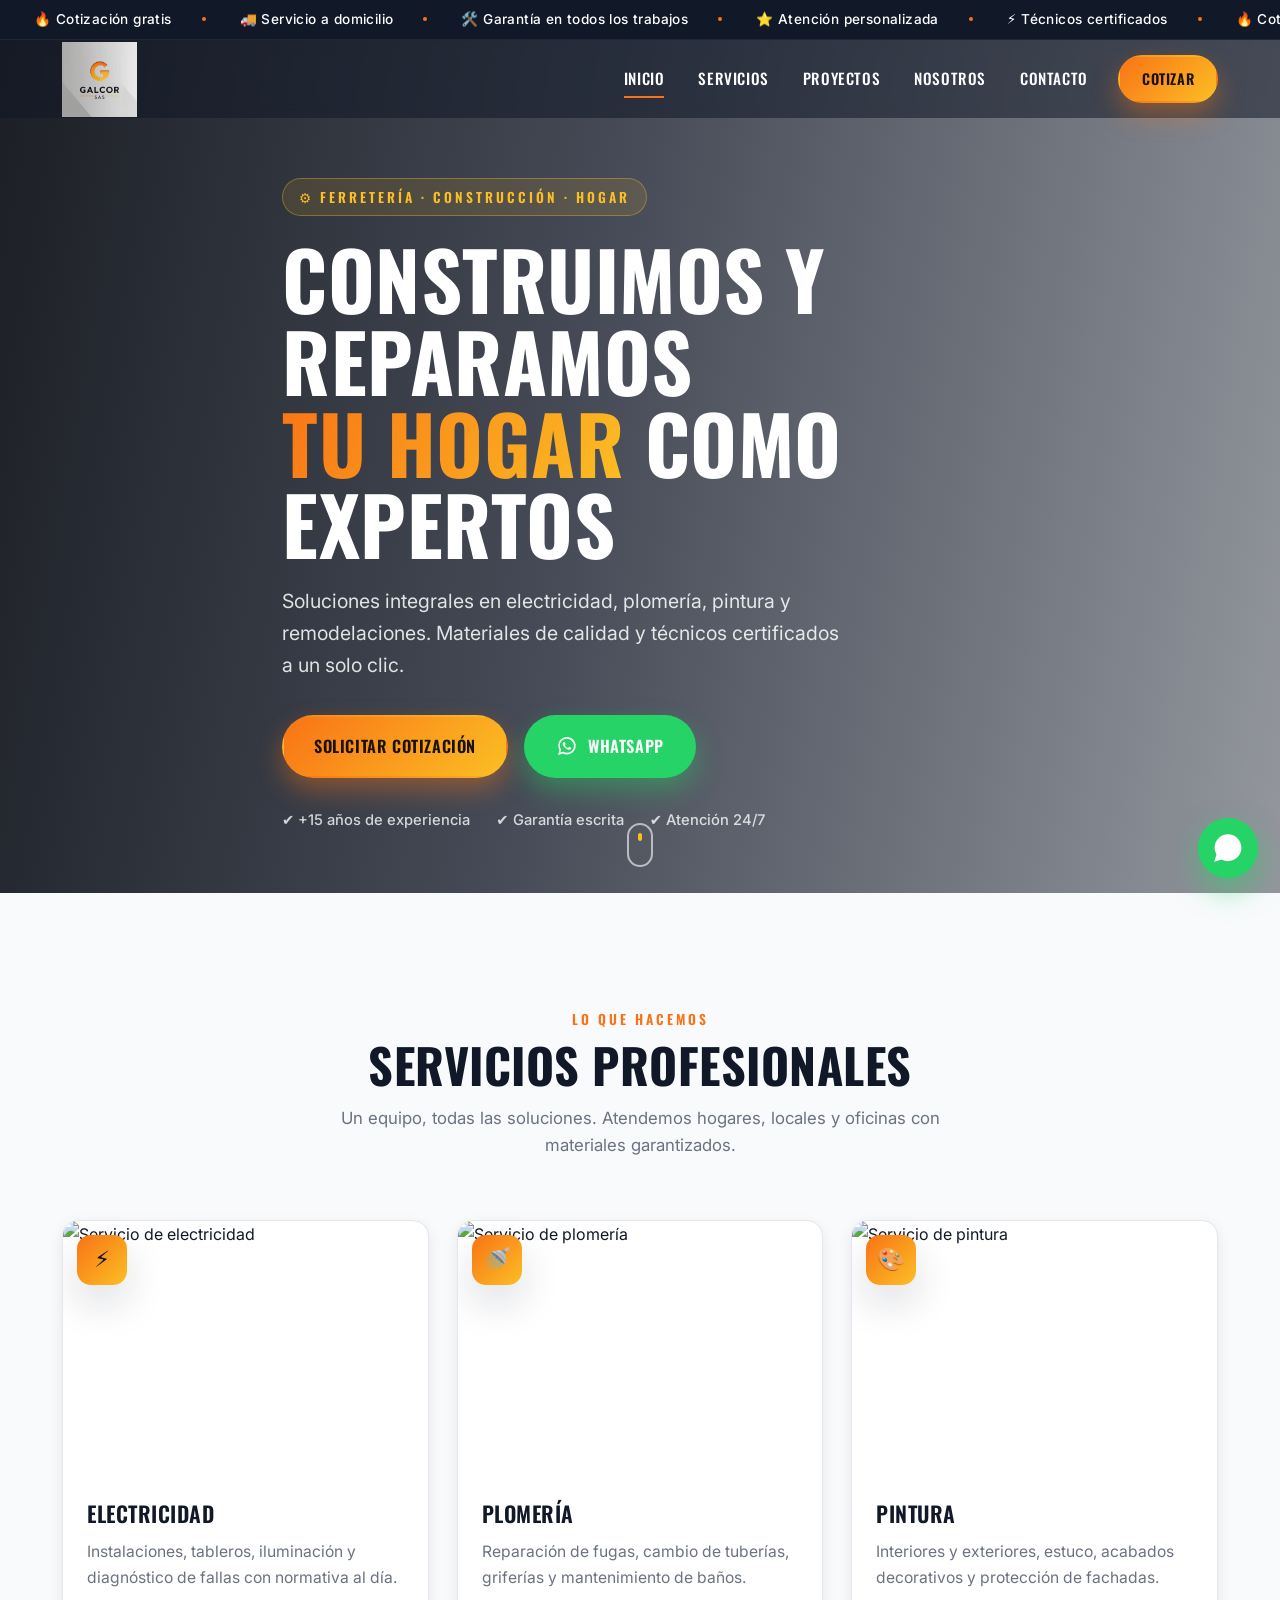
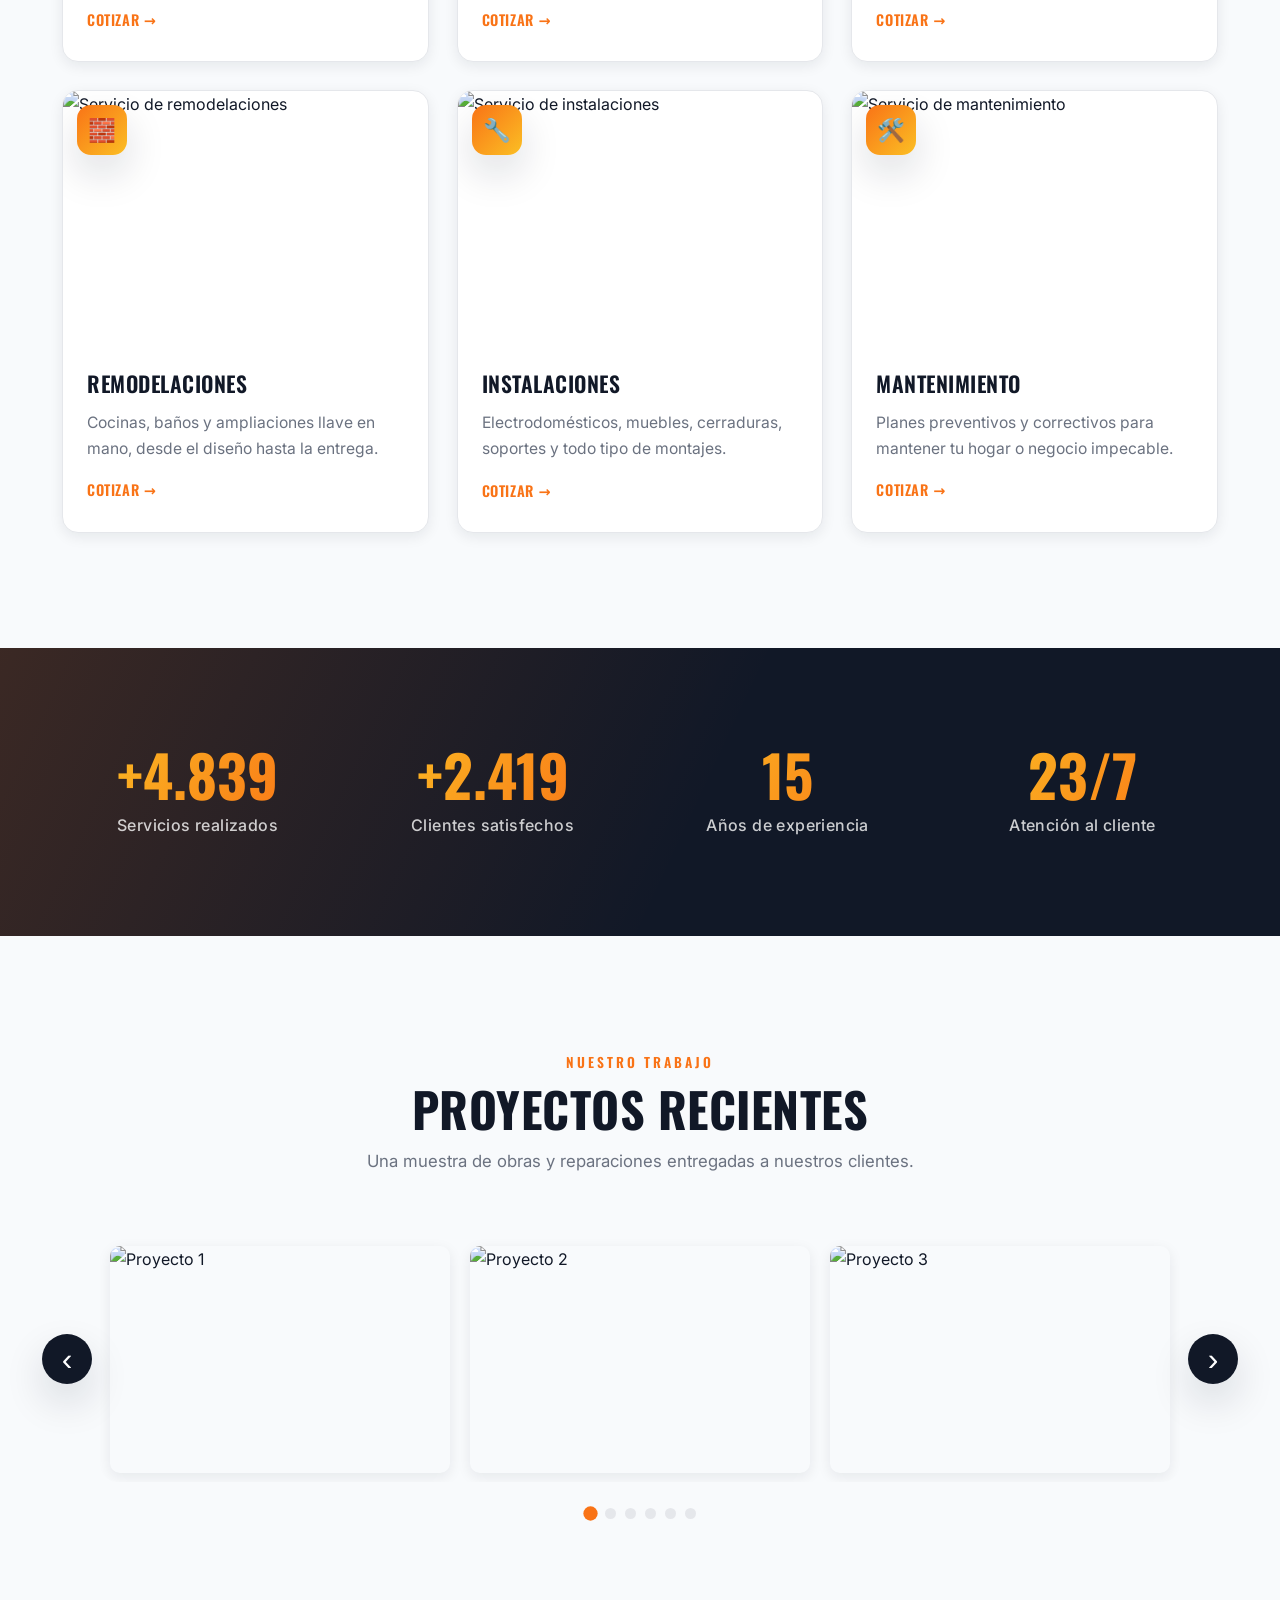
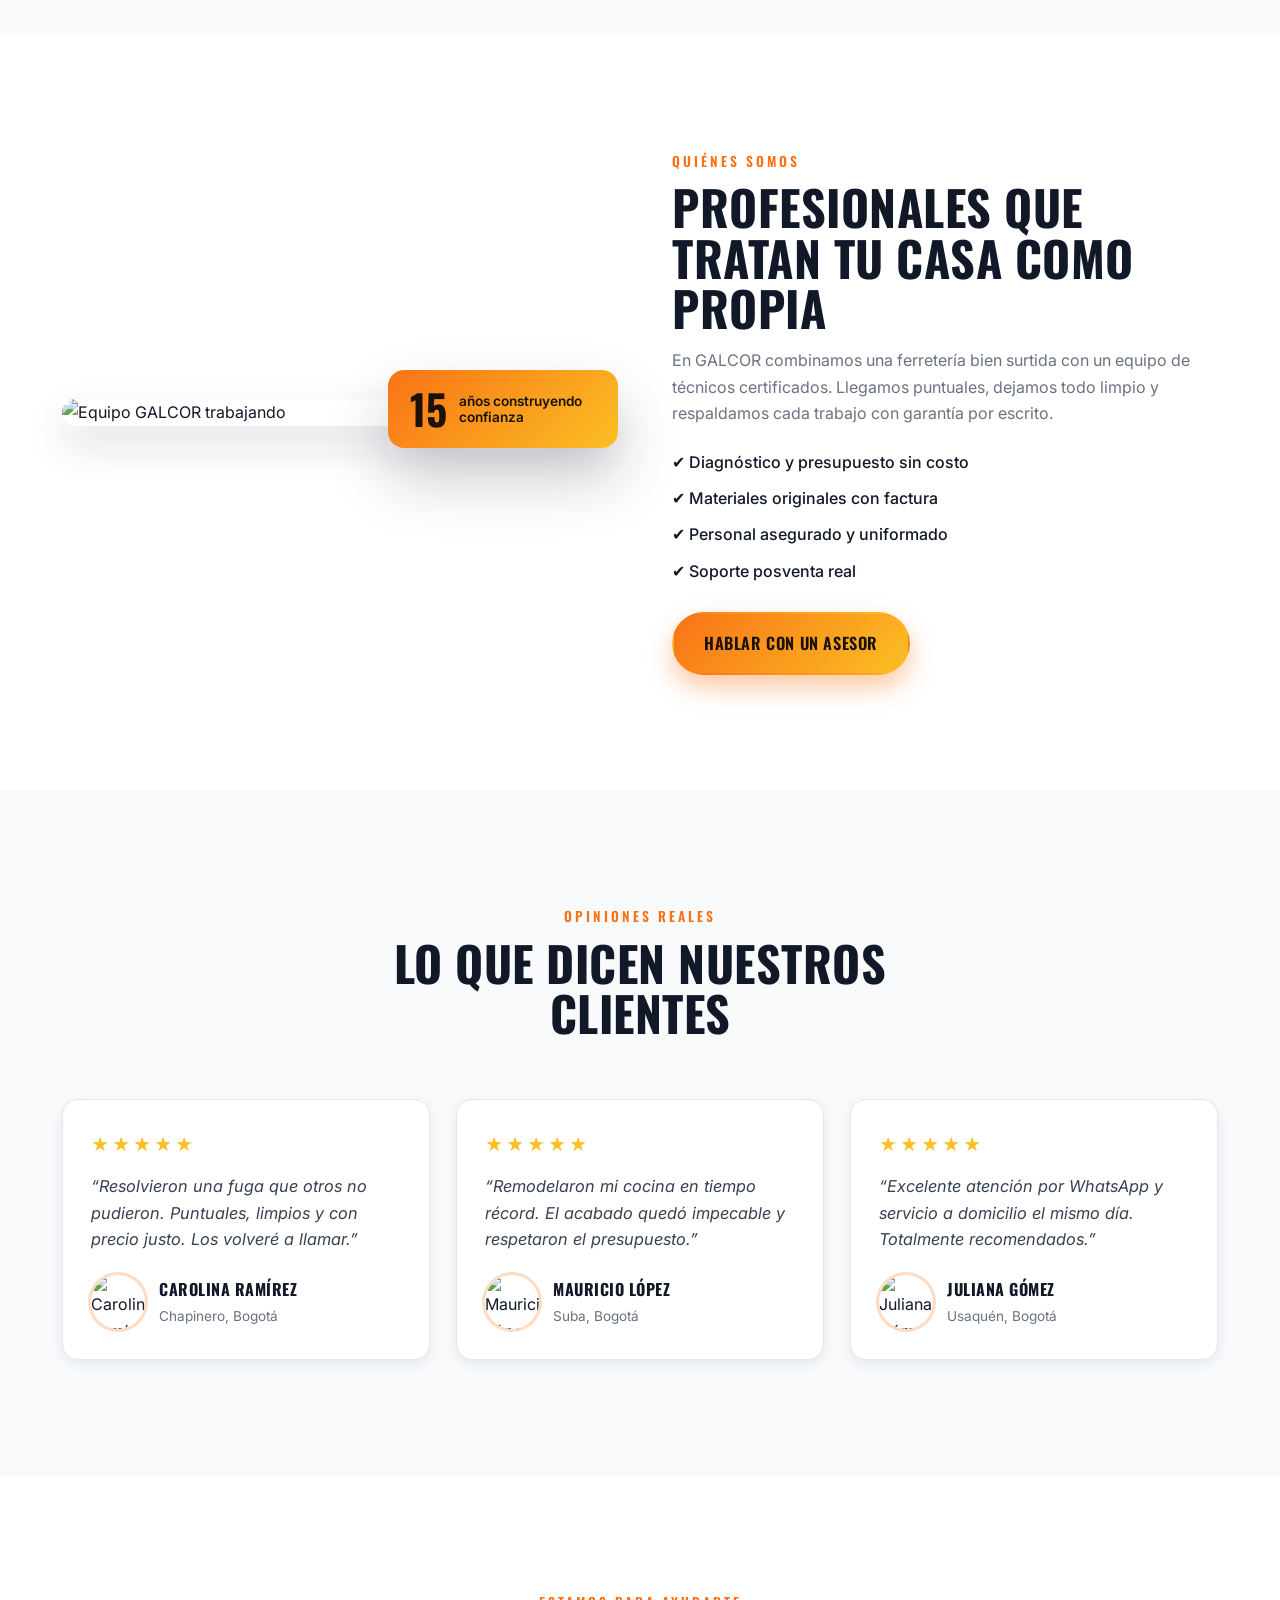
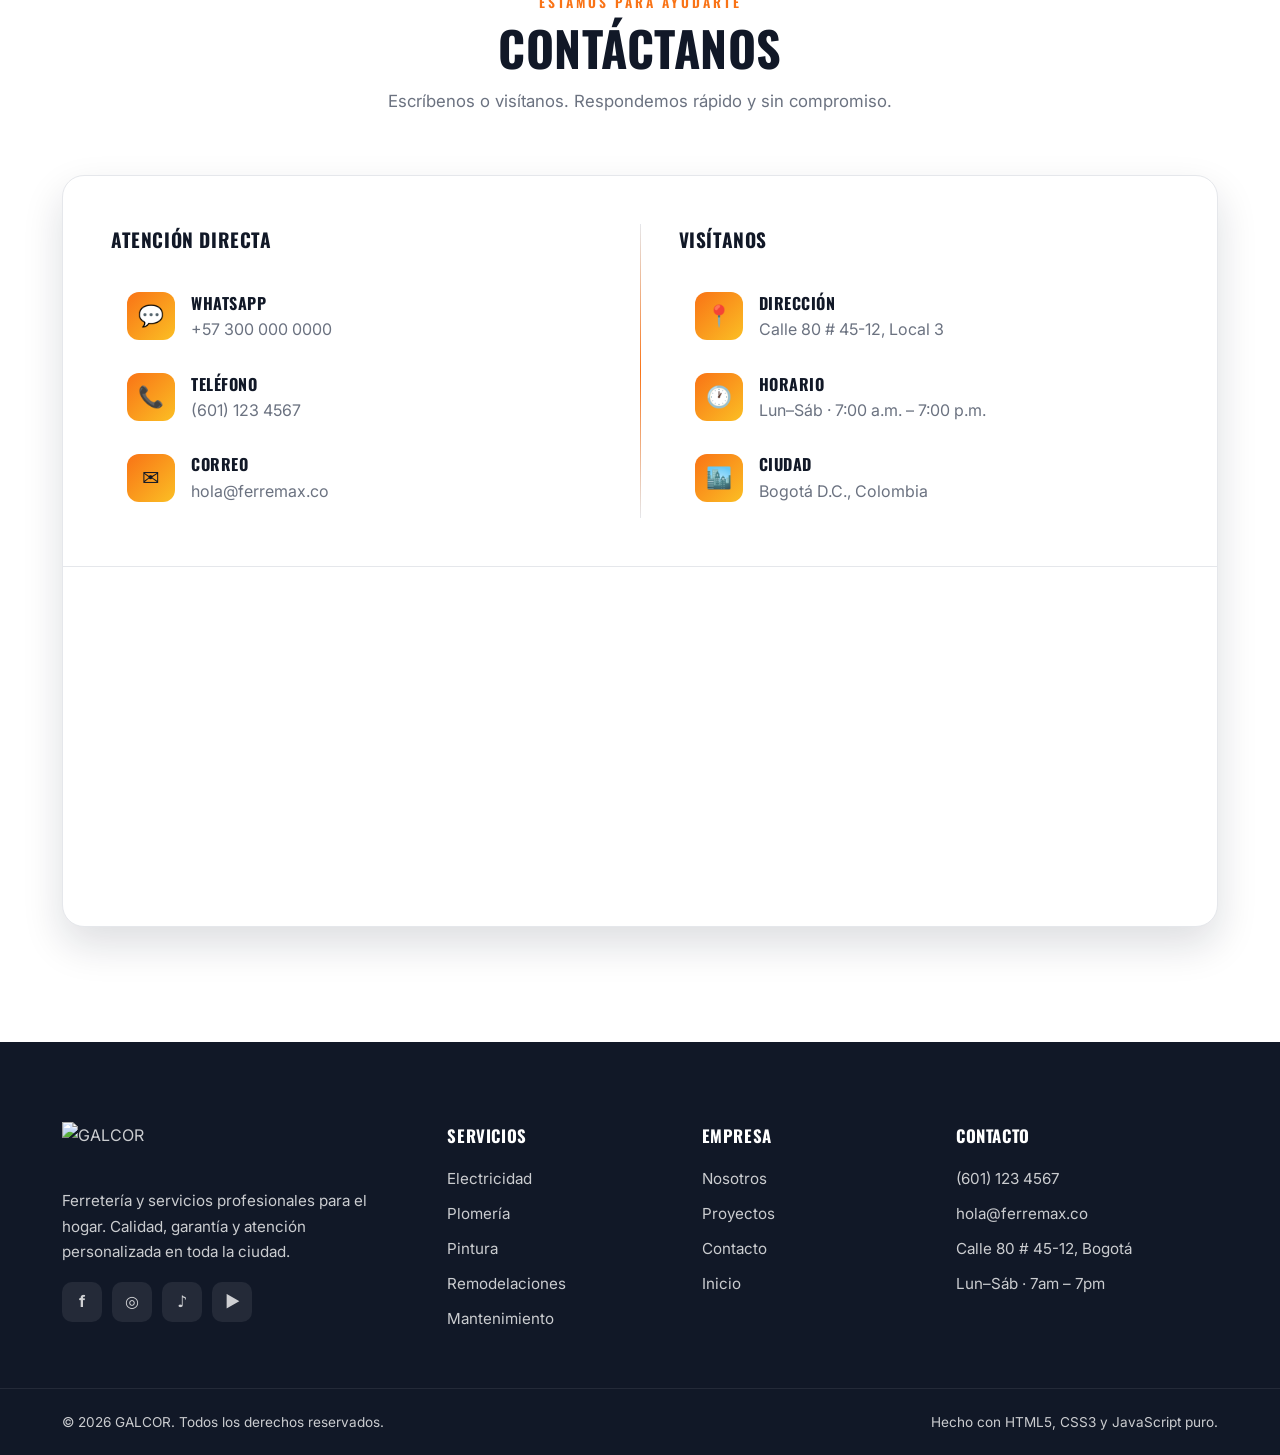
==== commit 9539860e: "Fix image source path in index.html" ====
--- a/index.html
+++ b/index.html
@@ -51,7 +51,7 @@
     <div class="container nav__inner">
       <!-- Logo -->
       <a href="#inicio" class="nav__logo" aria-label="Inicio GALCOR">
-        <img src="Imagenes/Galcor.jpg" alt="GALCOR" width="200" height="50" />
+        <img src="imagenes/galcor.jpg" alt="GALCOR" width="200" height="50" />
       </a>
 
       <!-- Enlaces de navegación -->
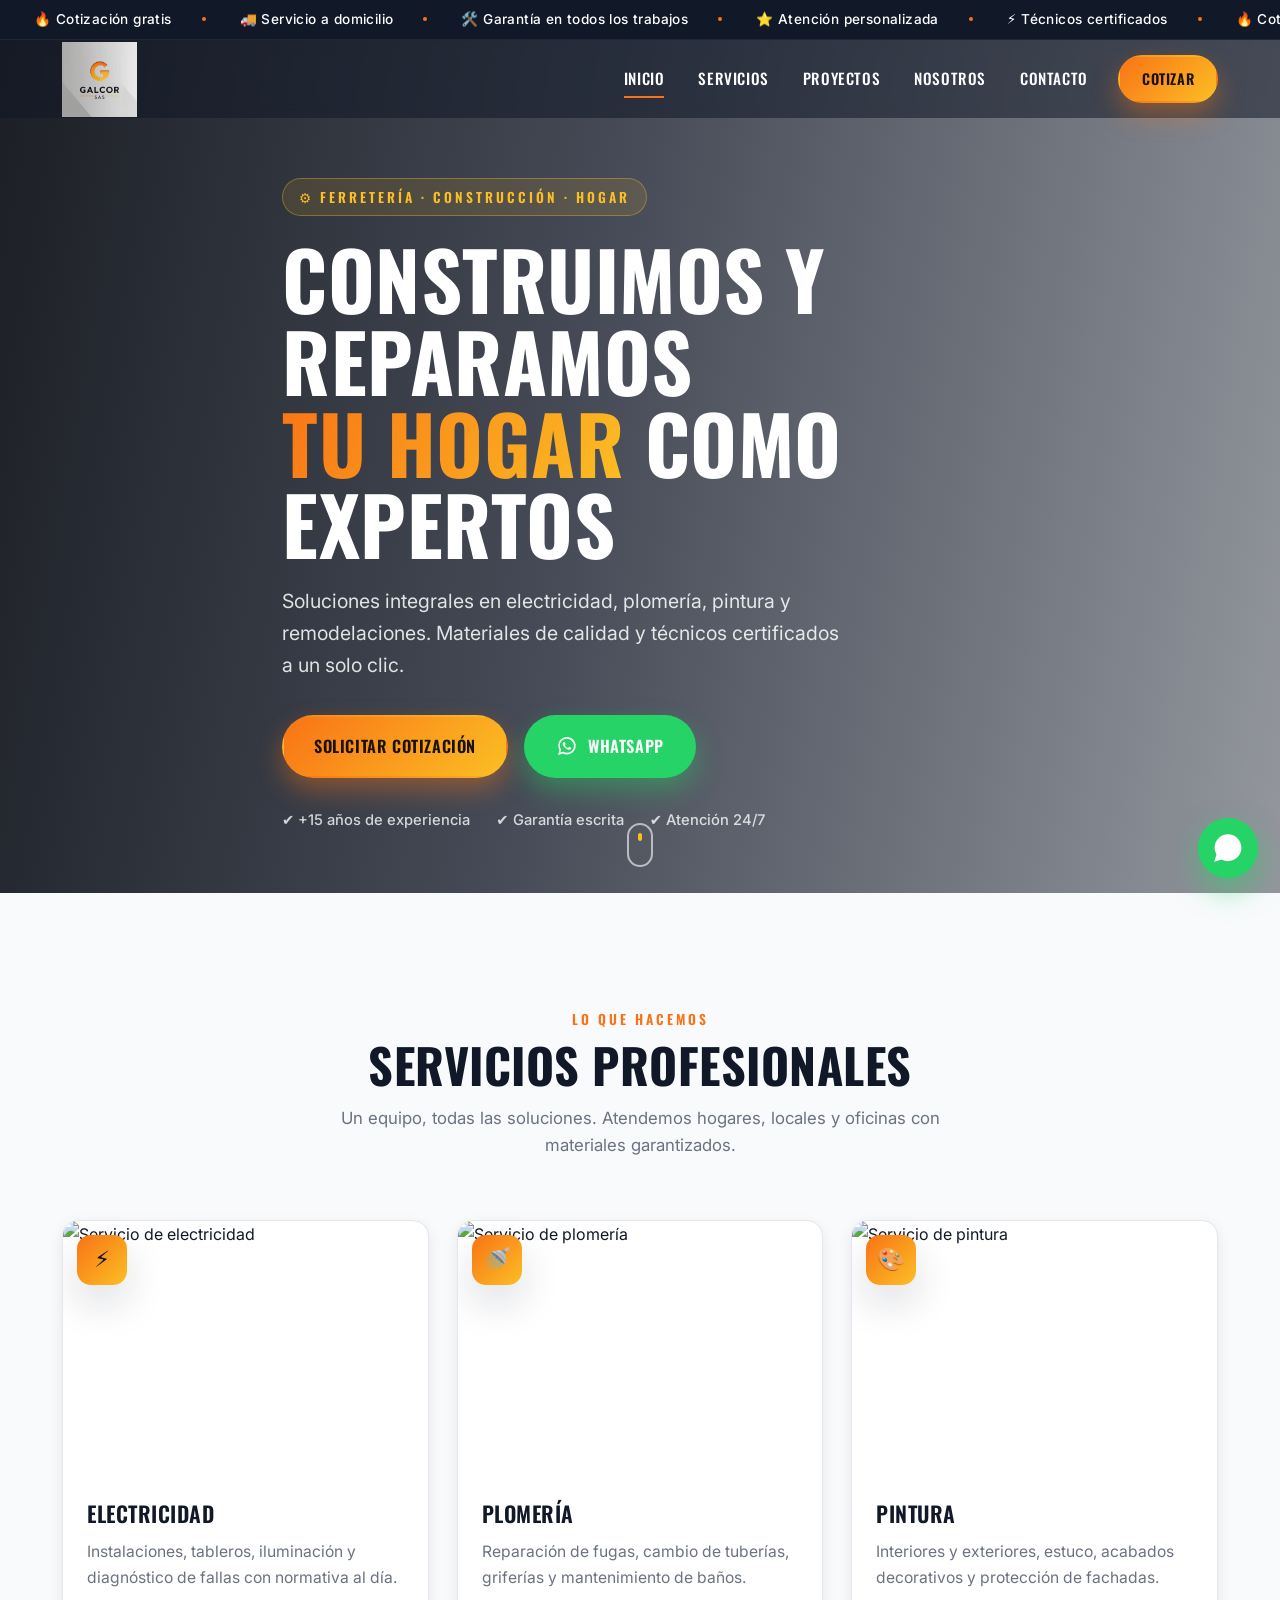
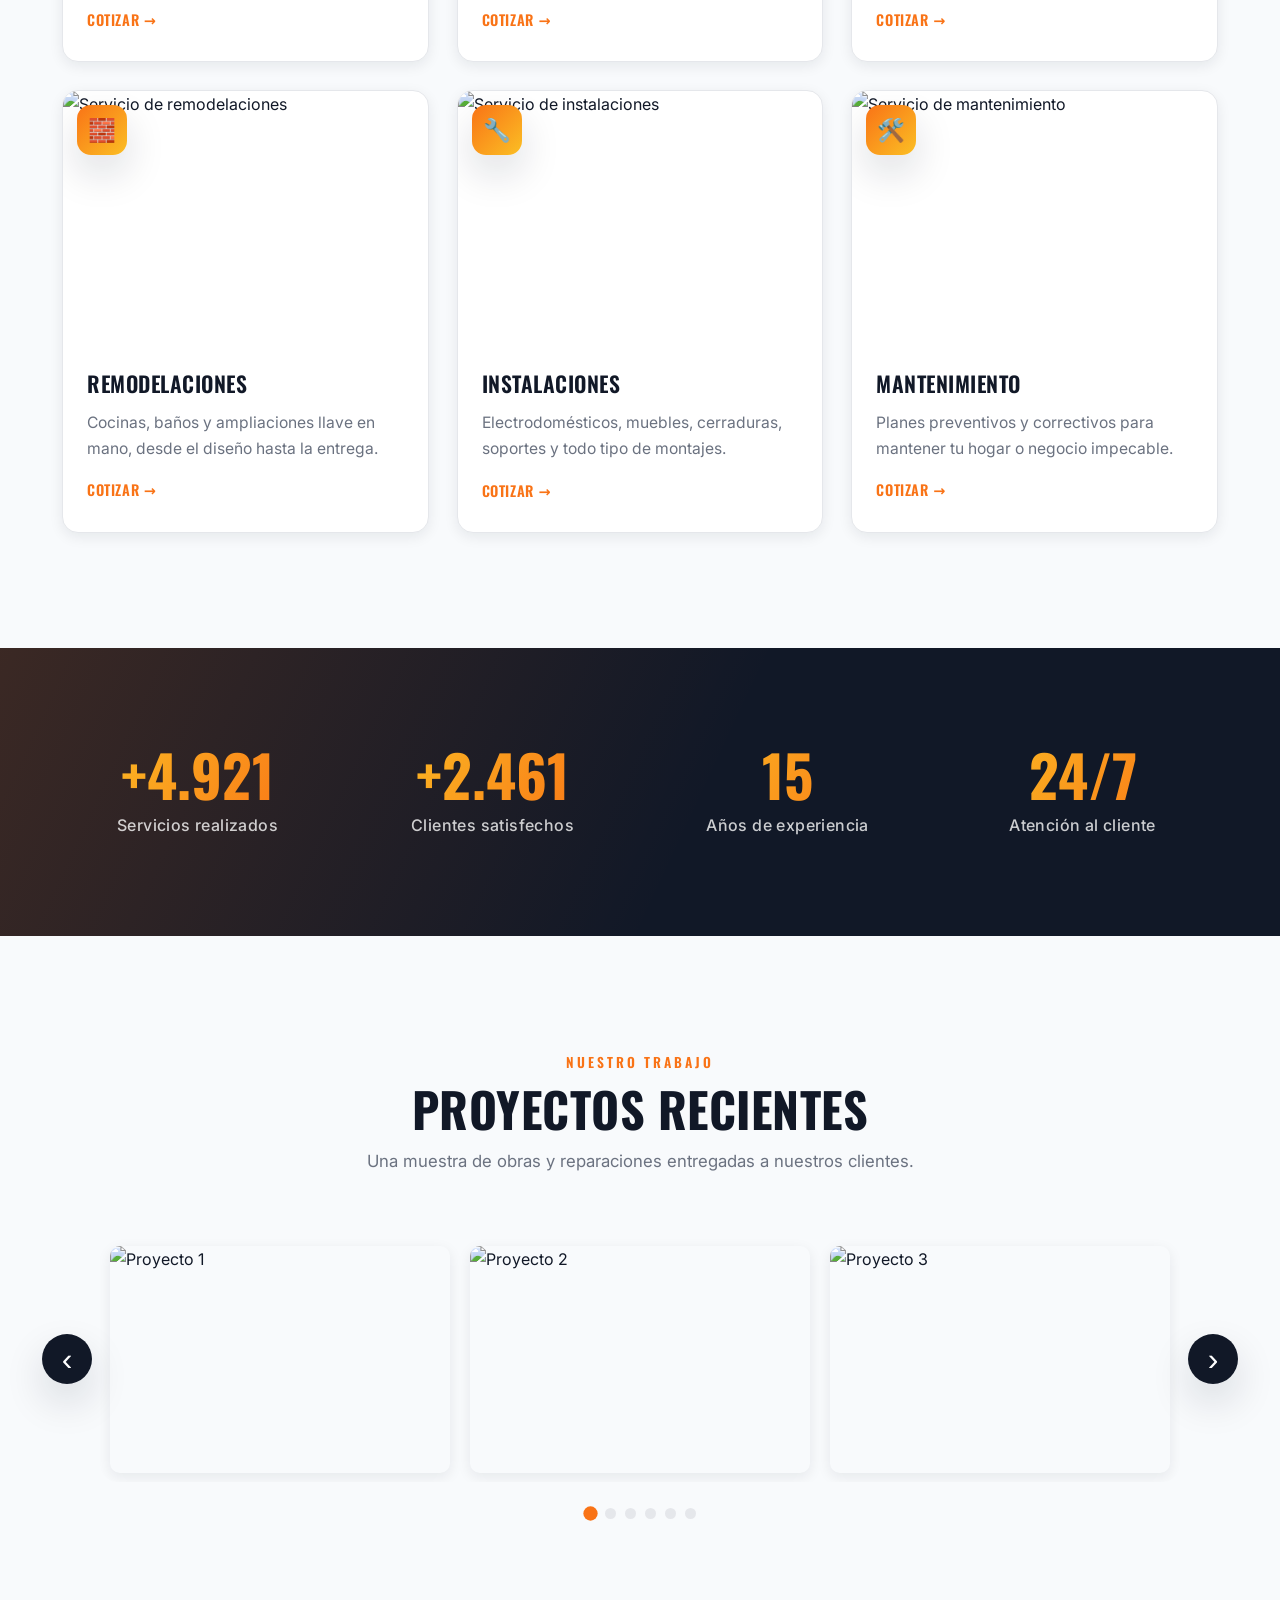
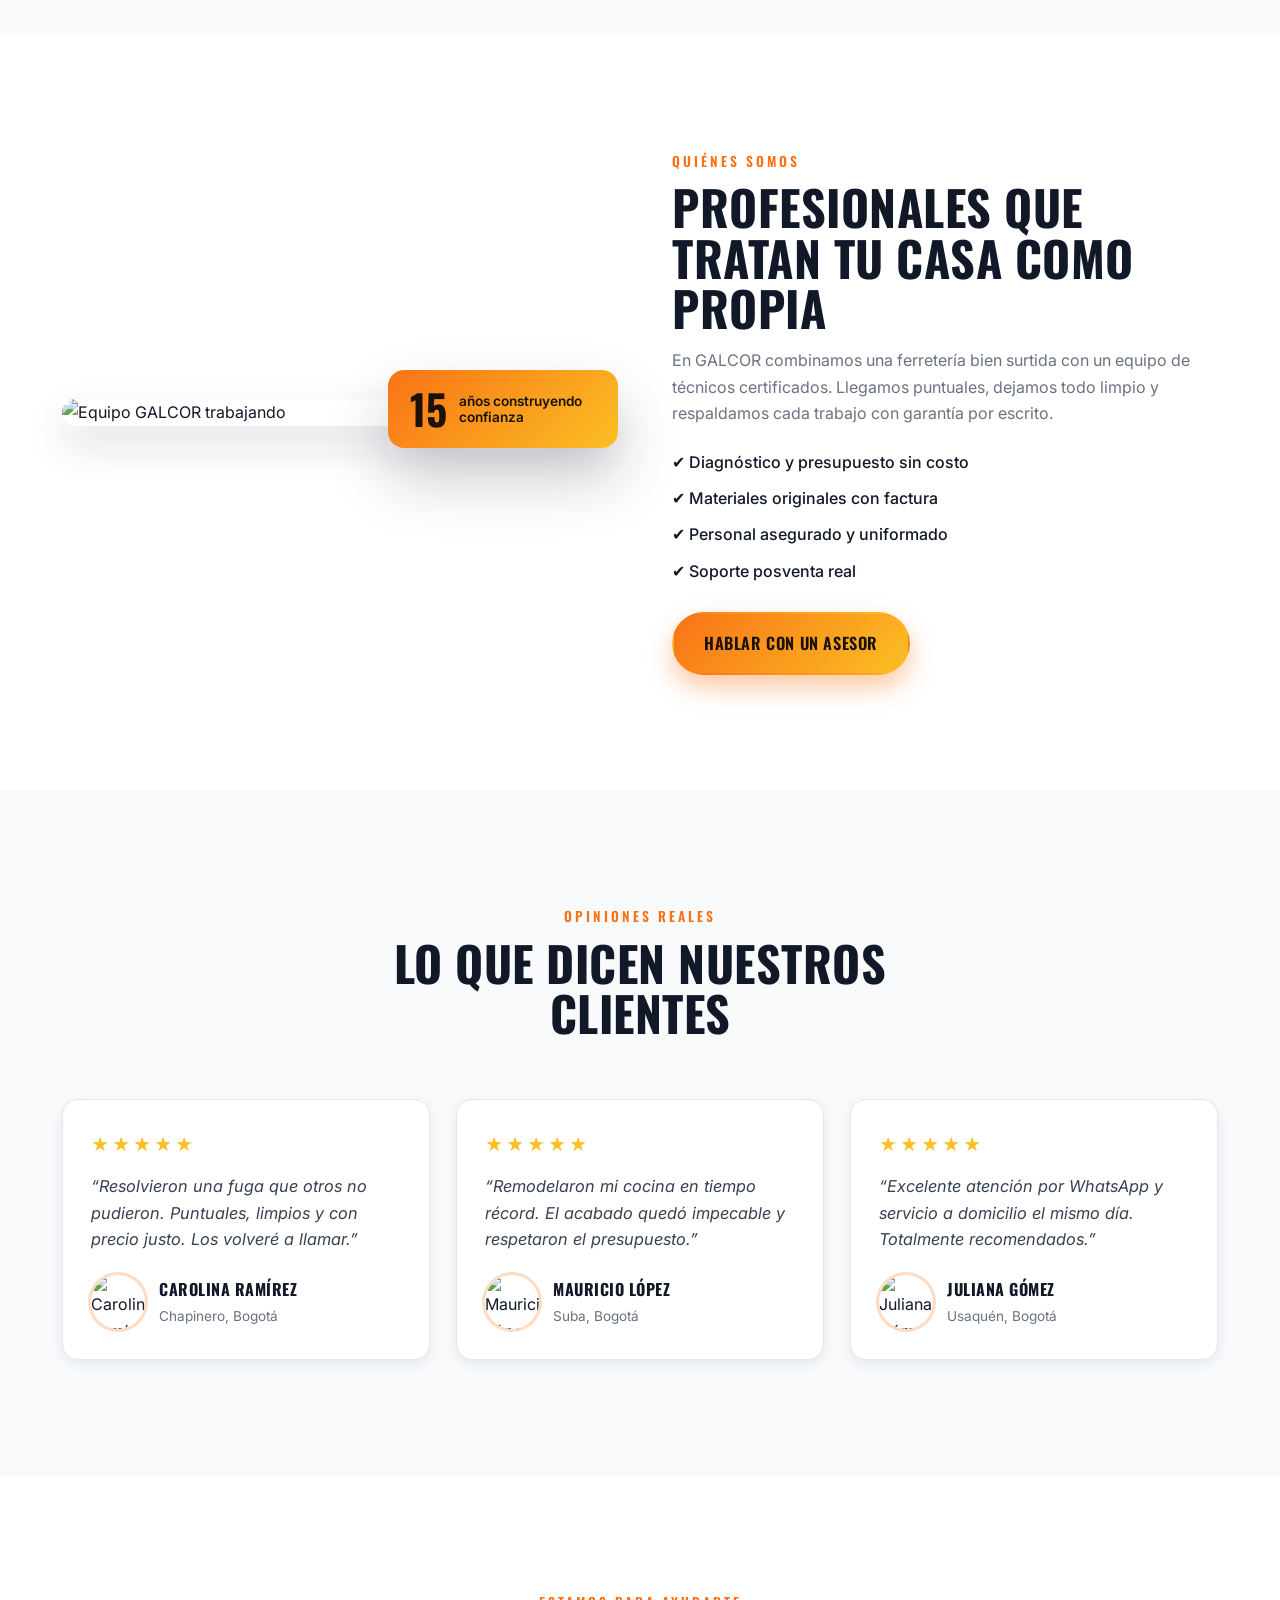
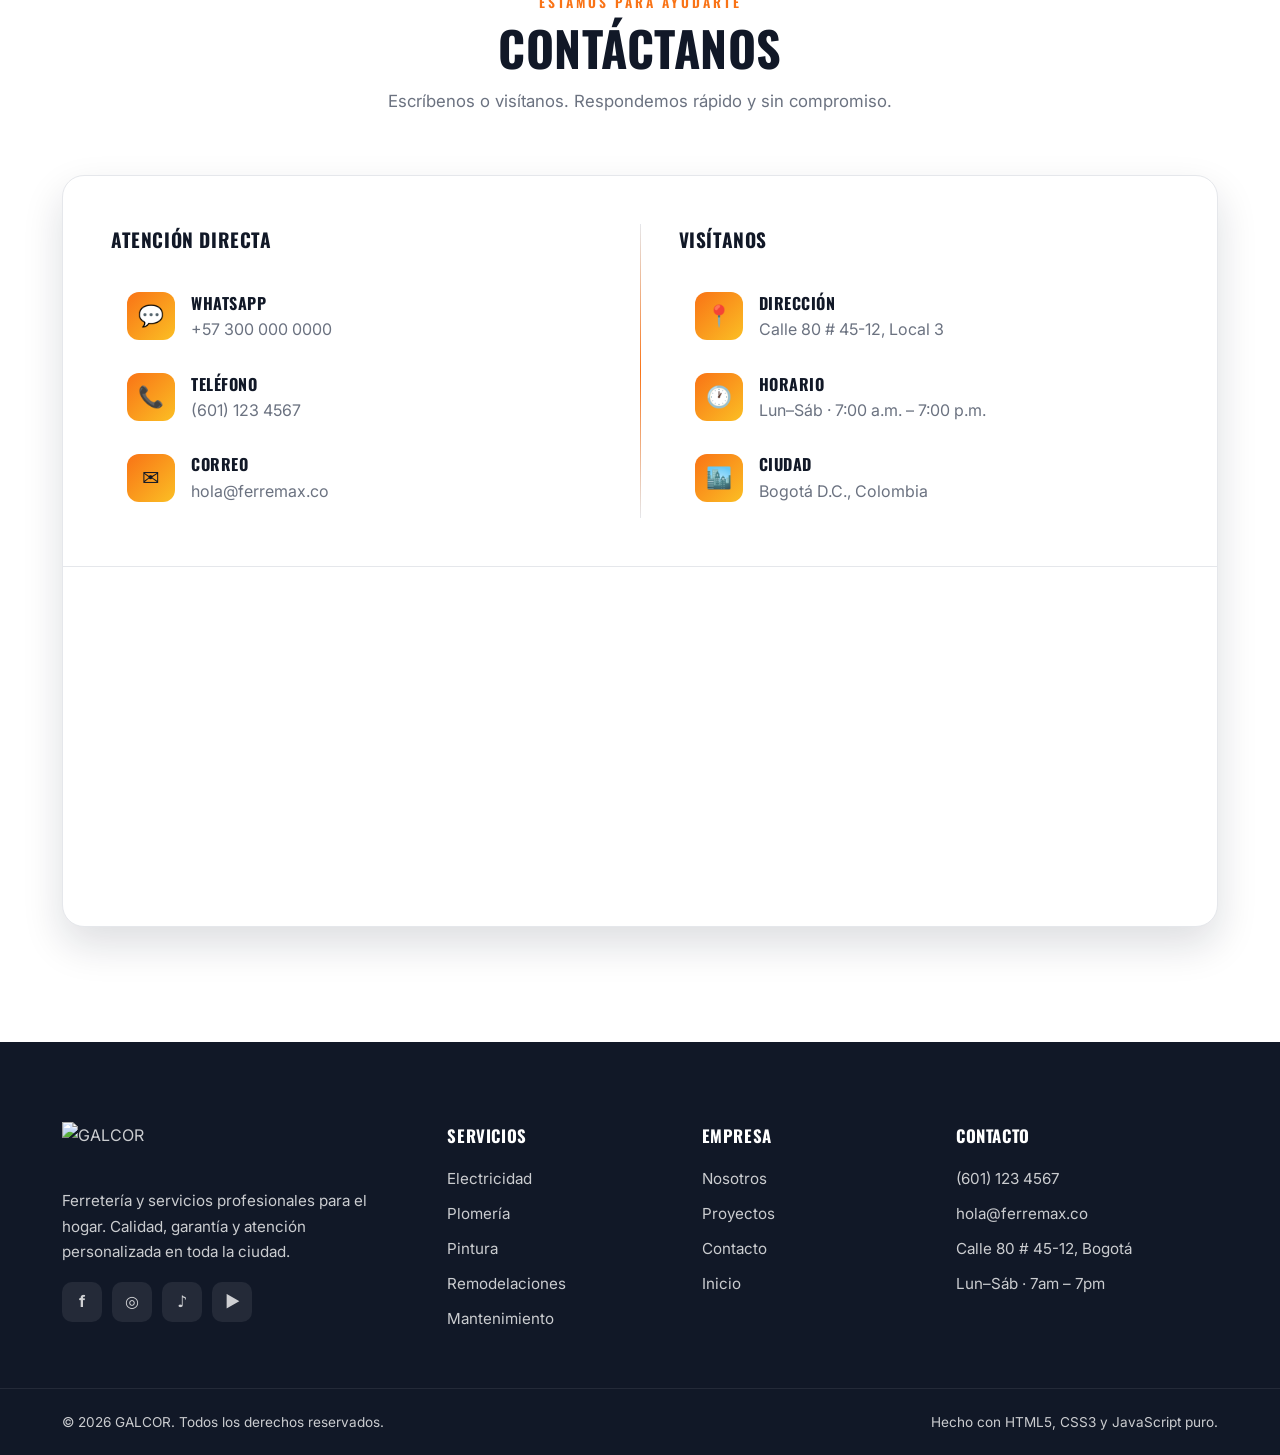
==== commit c26c52b6: "Fix favicon link in index.html Updated favicon link to use the correct image path." ====
--- a/index.html
+++ b/index.html
@@ -8,7 +8,7 @@
   <title>GALCOR | Ferretería &amp; Servicios para el Hogar</title>
 
   <!-- Favicon -->
-  <link rel="icon" type="image/galcor.jpg" href="imagenes/favicon.svg" />
+  <link rel="icon" type="imagenes/galcor.jpg" href="imagenes/galcor.jpg" />
 
   <!-- Tipografías: Oswald (display industrial) + Inter (texto) -->
   <link rel="preconnect" href="https://fonts.googleapis.com" />
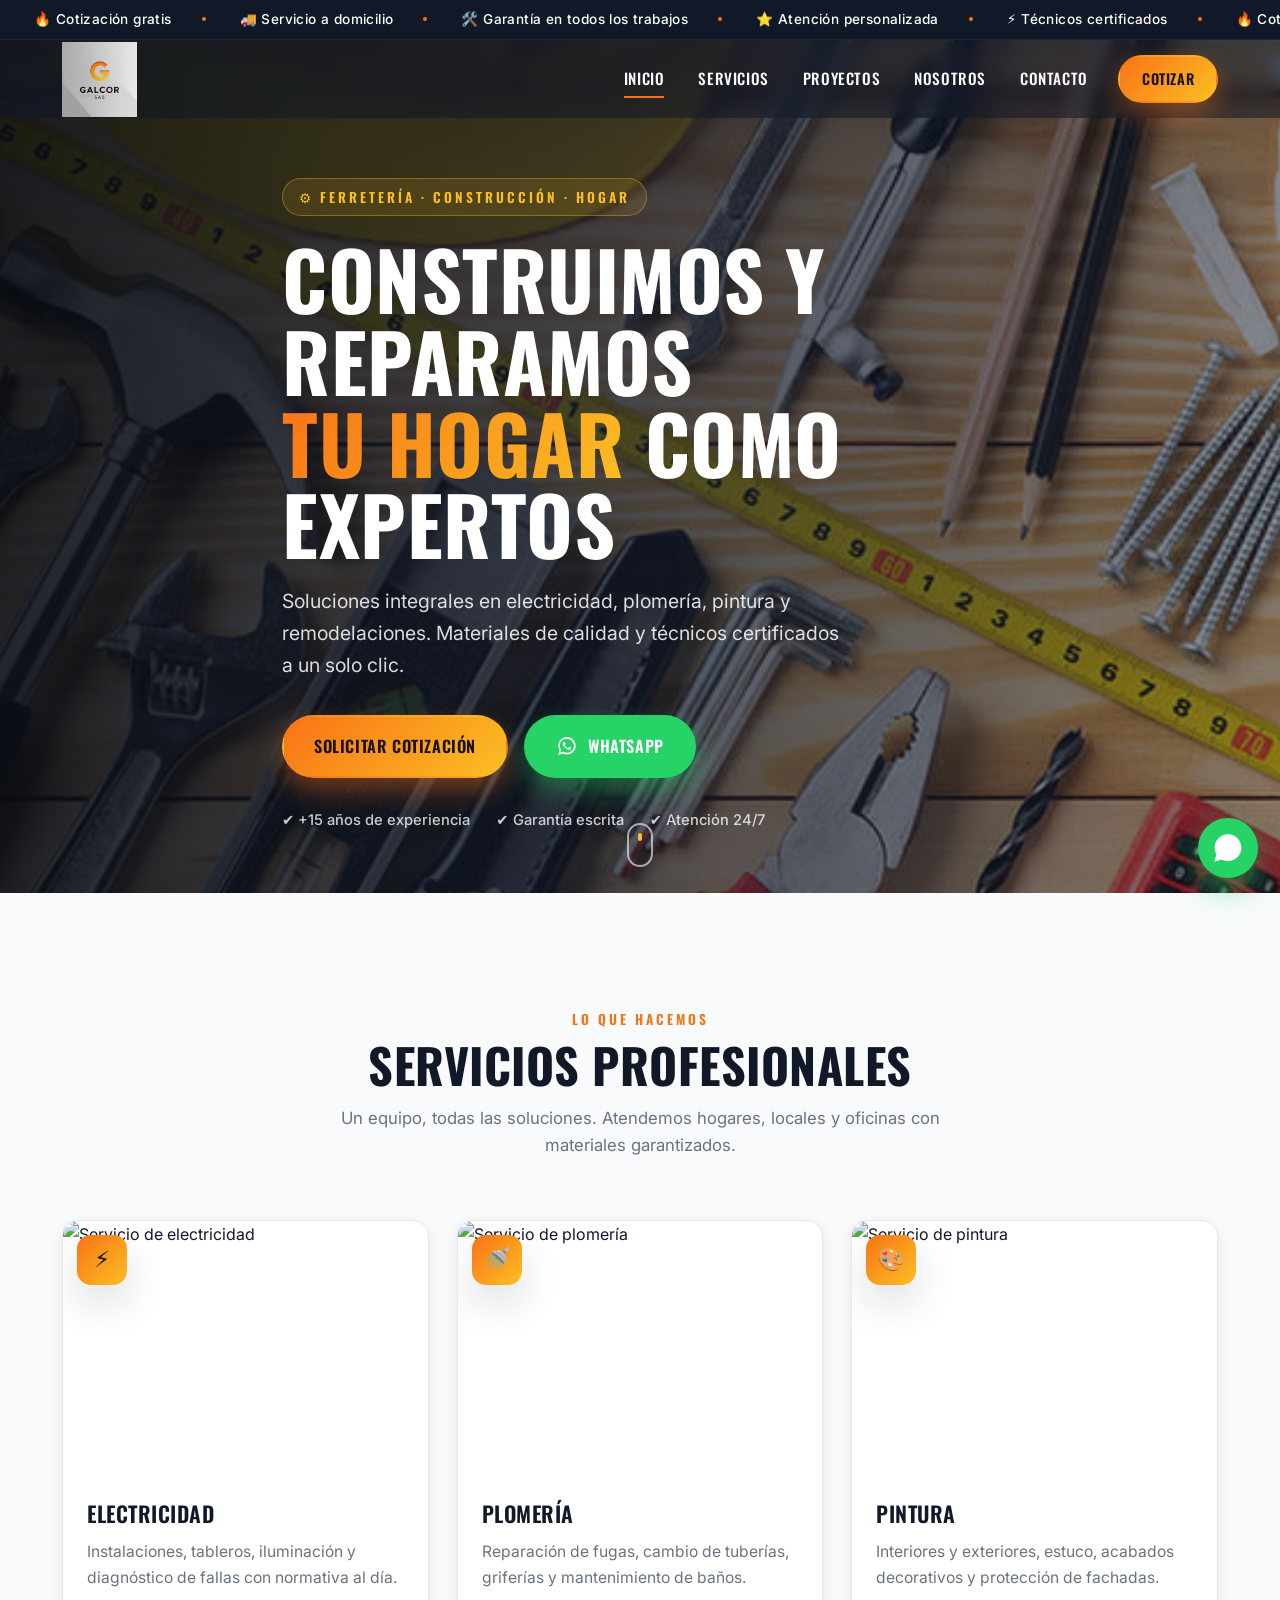
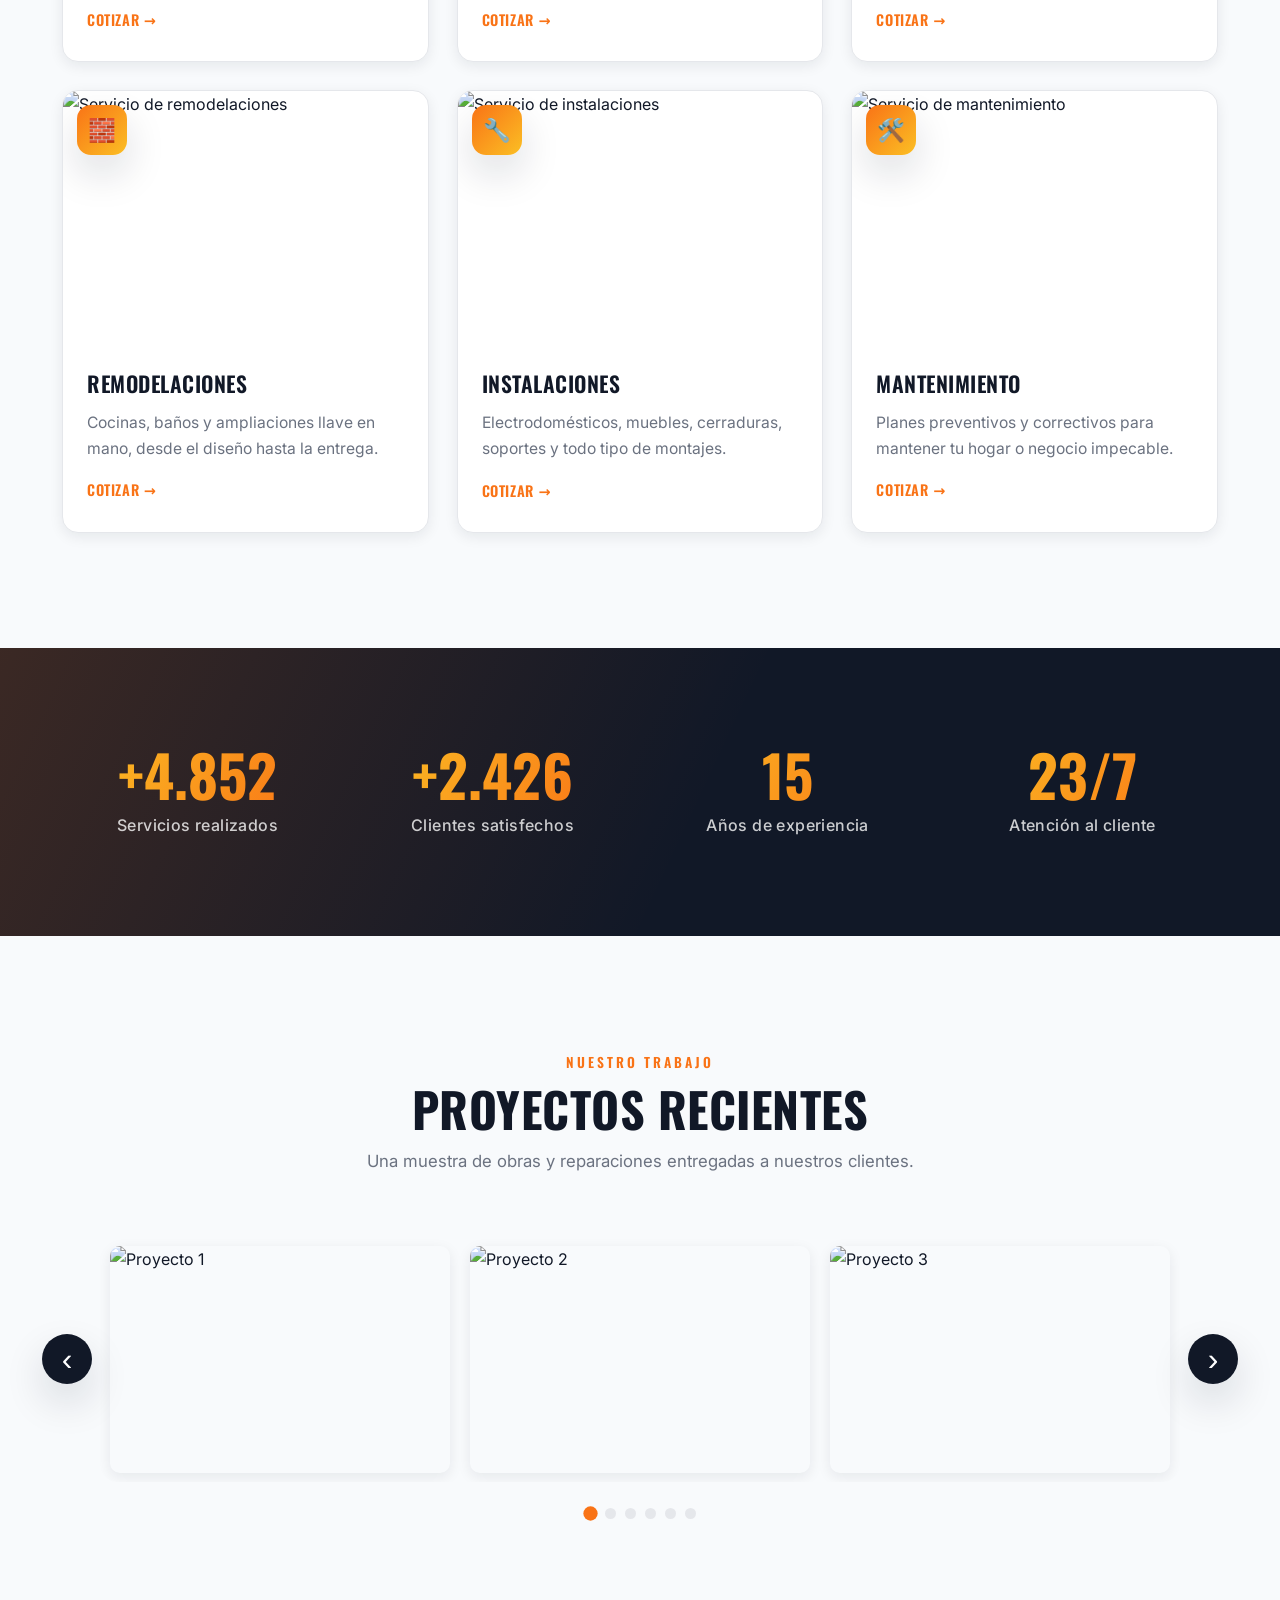
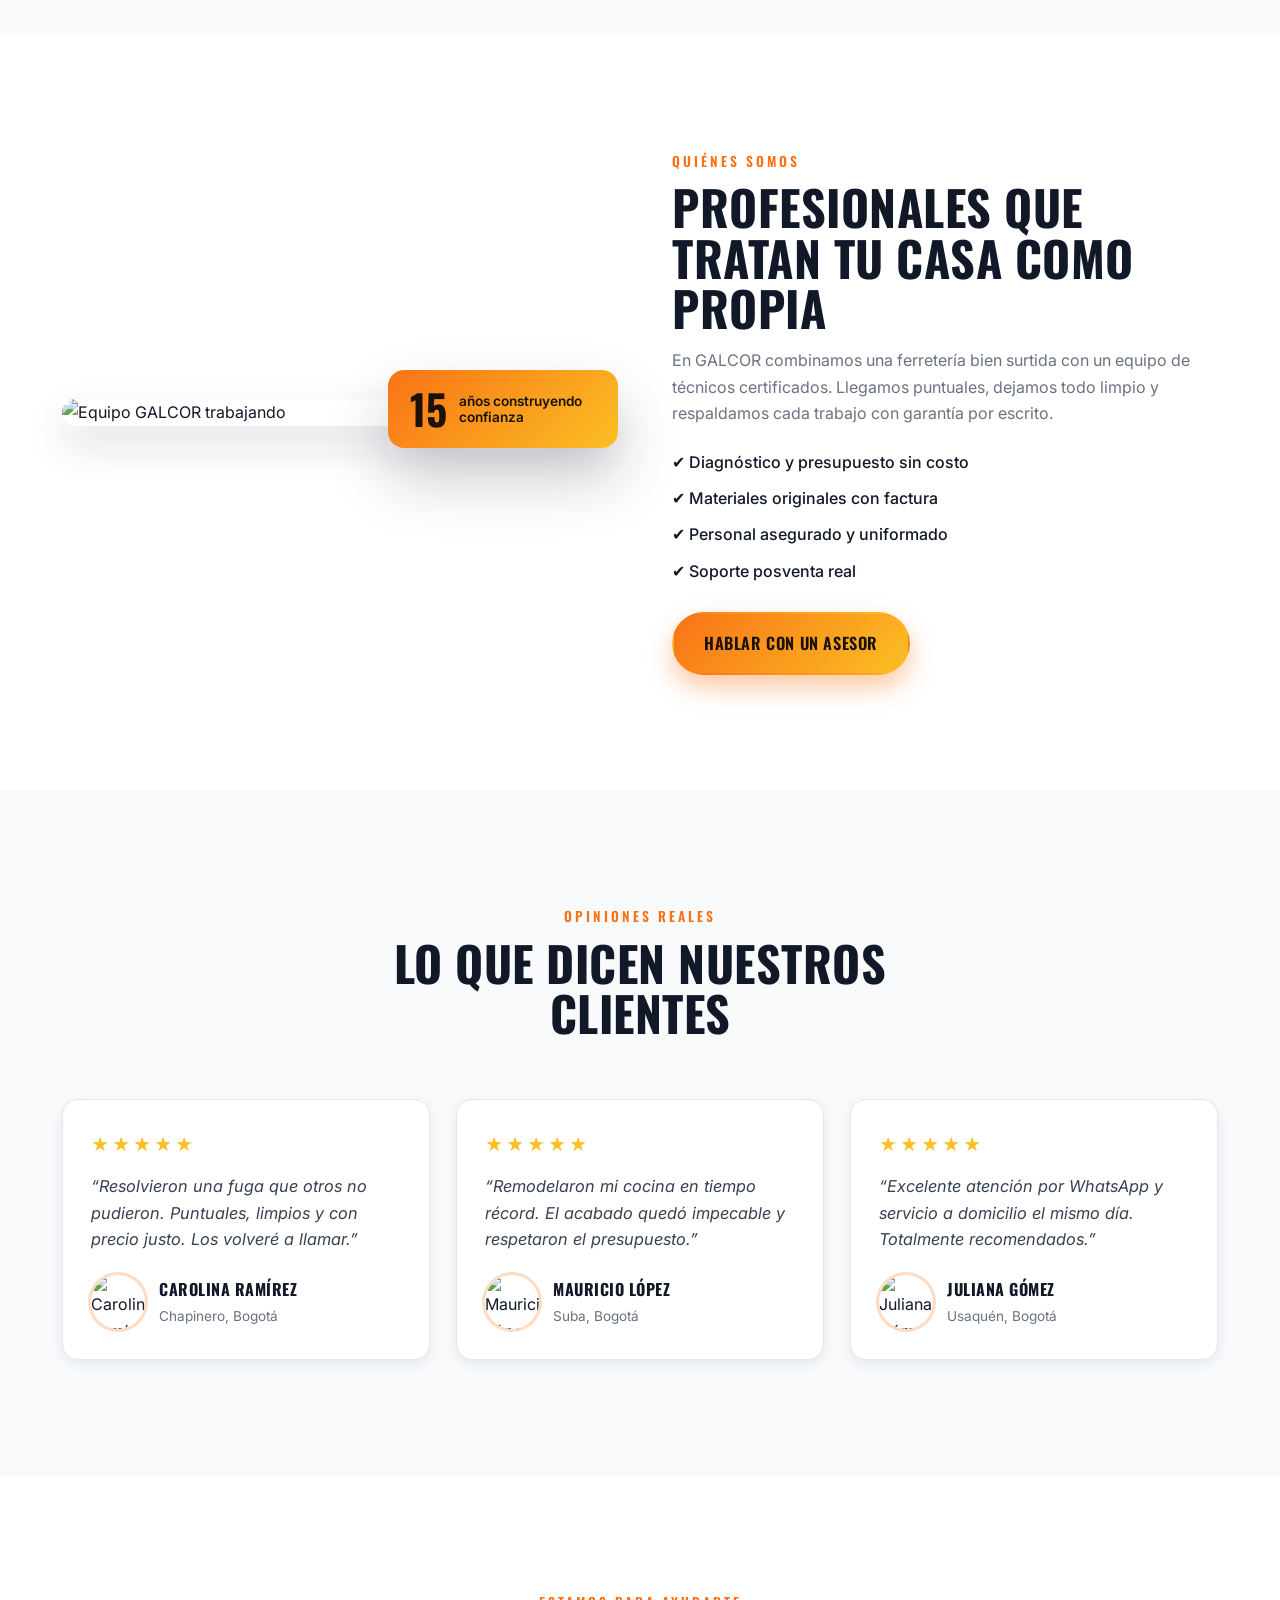
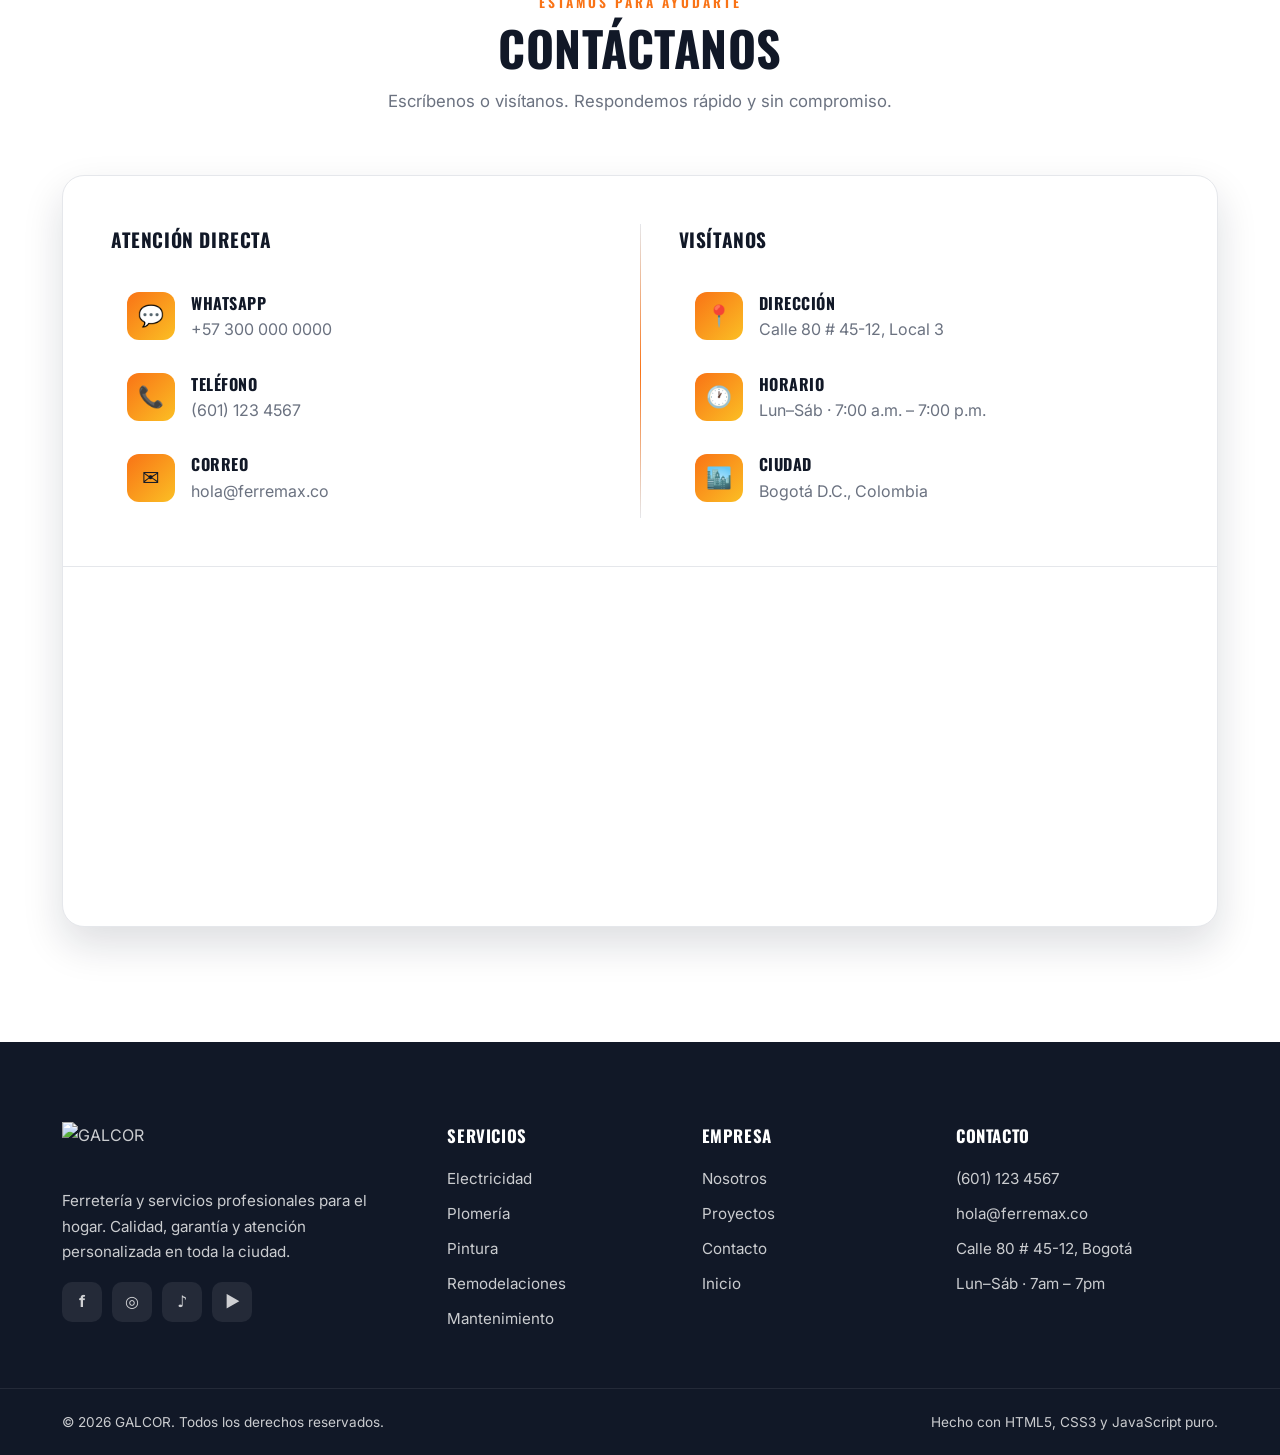
==== commit f77fbad9: "Update index.html" ====
--- a/index.html
+++ b/index.html
@@ -78,7 +78,7 @@
     <!-- ================================================================ -->
     <section class="hero" id="inicio">
       <!-- Imagen de fondo + overlay oscuro -->
-      <div class="hero__bg" style="background-image:url(Imagenes/ferreteria1.jpg)"></div>
+      <div class="hero__bg" style="background-image:url(imagenes/ferreteria1.jpg)"></div>
       <div class="hero__overlay"></div>
 
       <div class="container hero__content">
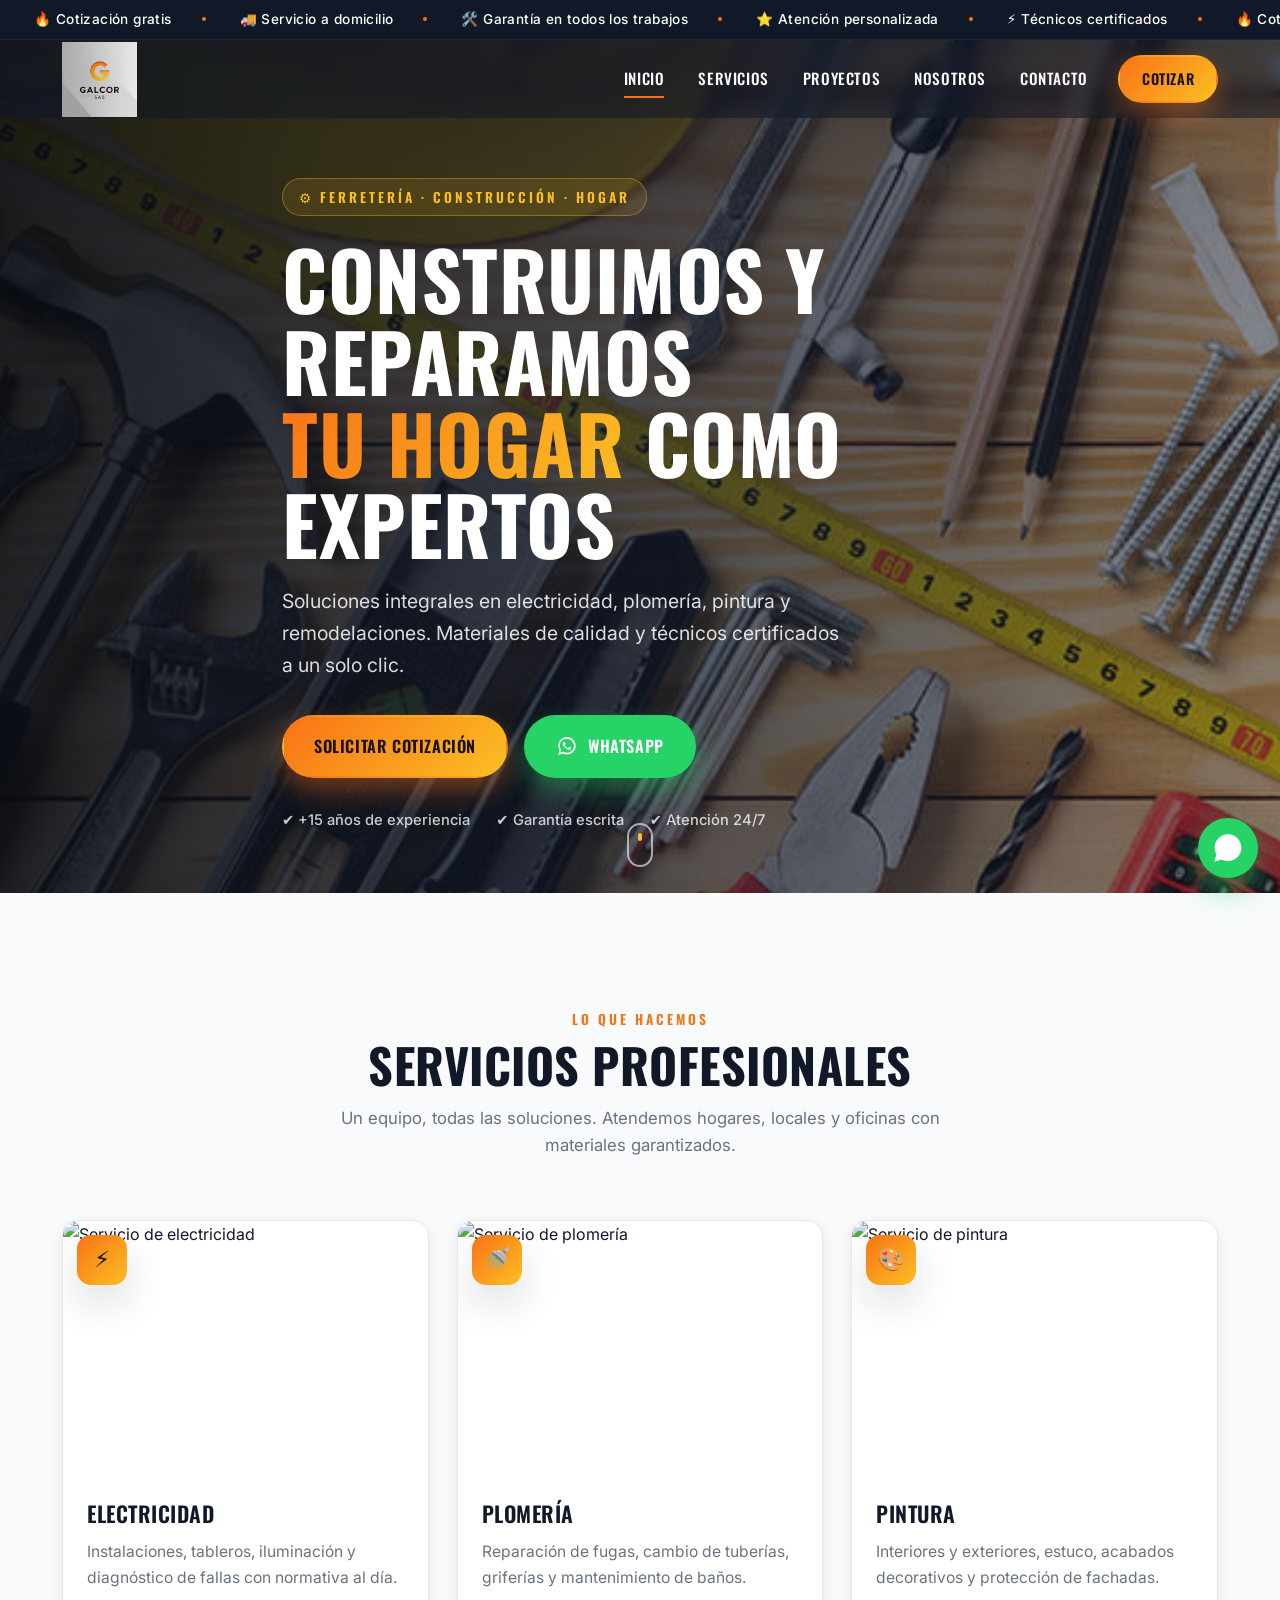
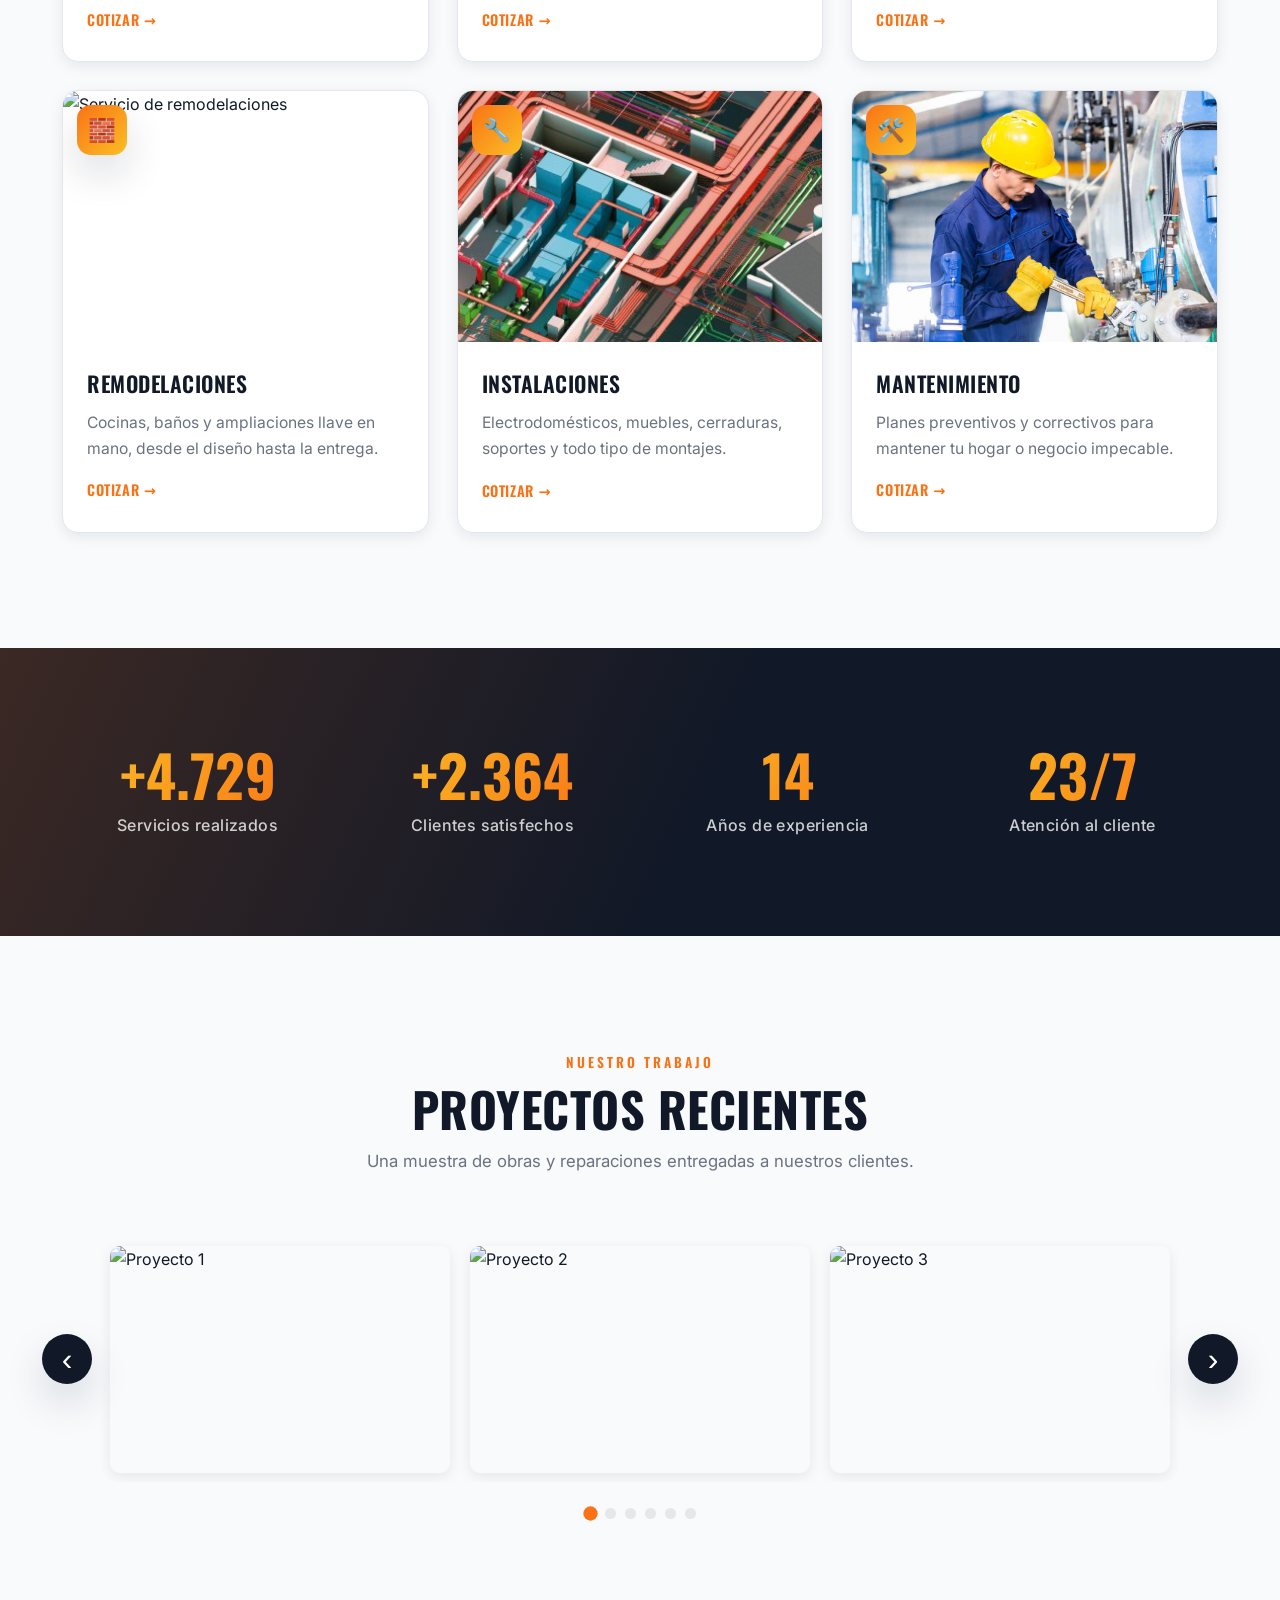
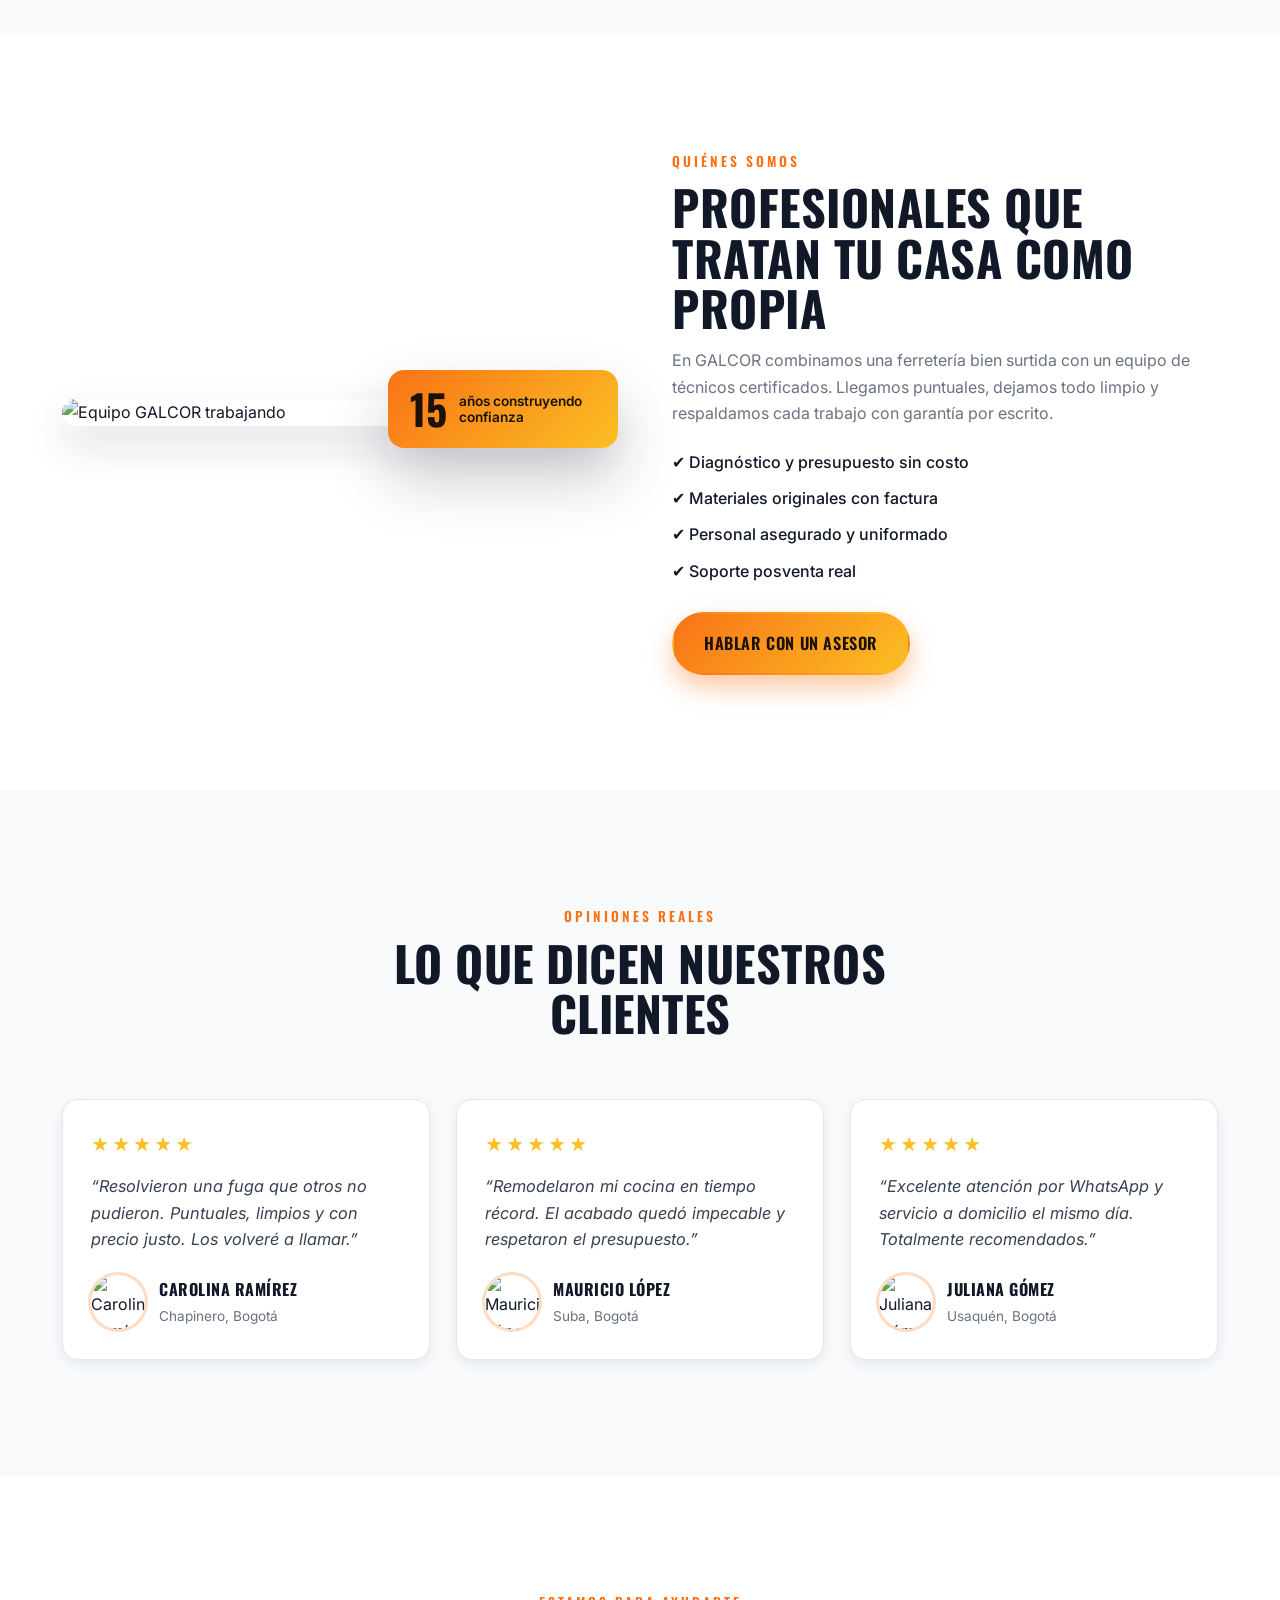
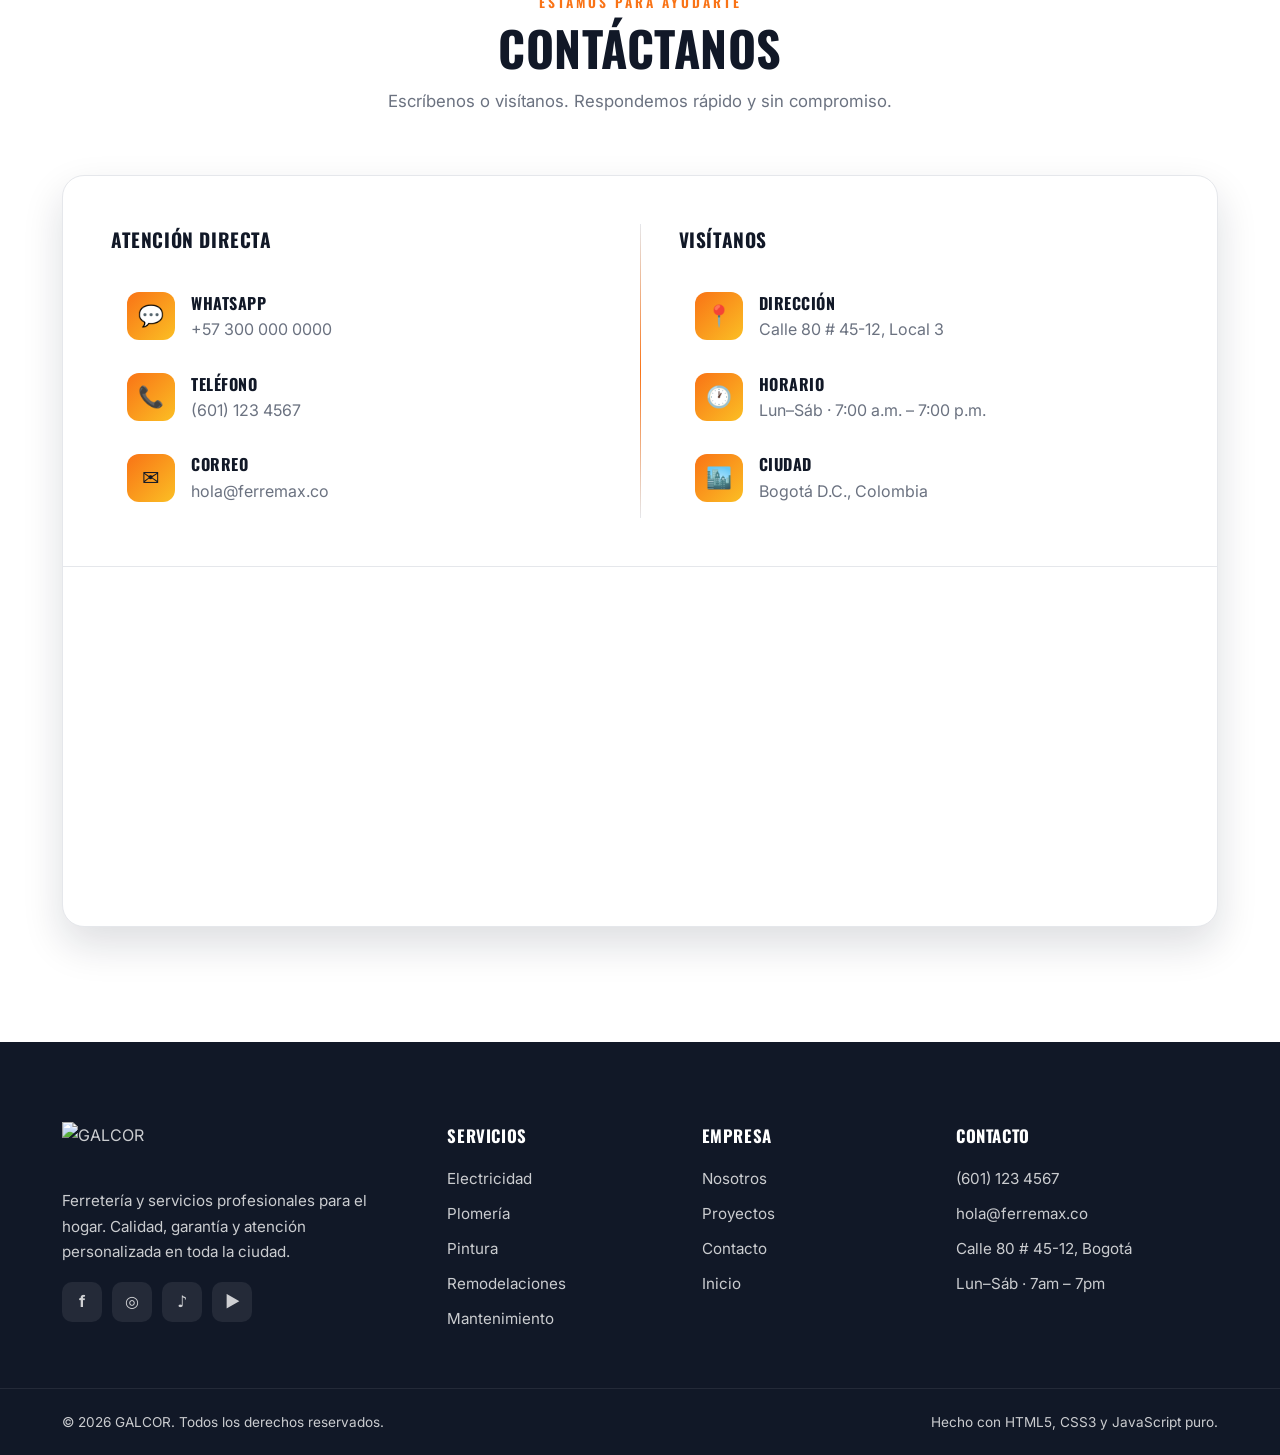
==== commit 2898c05d: "Fix image source paths in index.html Updated image source paths to lowercase in index.html." ====
--- a/index.html
+++ b/index.html
@@ -184,7 +184,7 @@
           <!-- Tarjeta: Instalaciones -->
           <article class="card reveal">
             <div class="card__media">
-              <img src="Imagenes/instalaciones1.jpg" alt="Servicio de instalaciones" loading="lazy" />
+              <img src="imagenes/instalaciones1.jpg" alt="Servicio de instalaciones" loading="lazy" />
               <span class="card__badge">🔧</span>
             </div>
             <div class="card__body">
@@ -197,7 +197,7 @@
           <!-- Tarjeta: Mantenimiento -->
           <article class="card reveal">
             <div class="card__media">
-              <img src="Imagenes/mantenimiento1.jpg" alt="Servicio de mantenimiento" loading="lazy" />
+              <img src="imagenes/mantenimiento1.jpg" alt="Servicio de mantenimiento" loading="lazy" />
               <span class="card__badge">🛠️</span>
             </div>
             <div class="card__body">
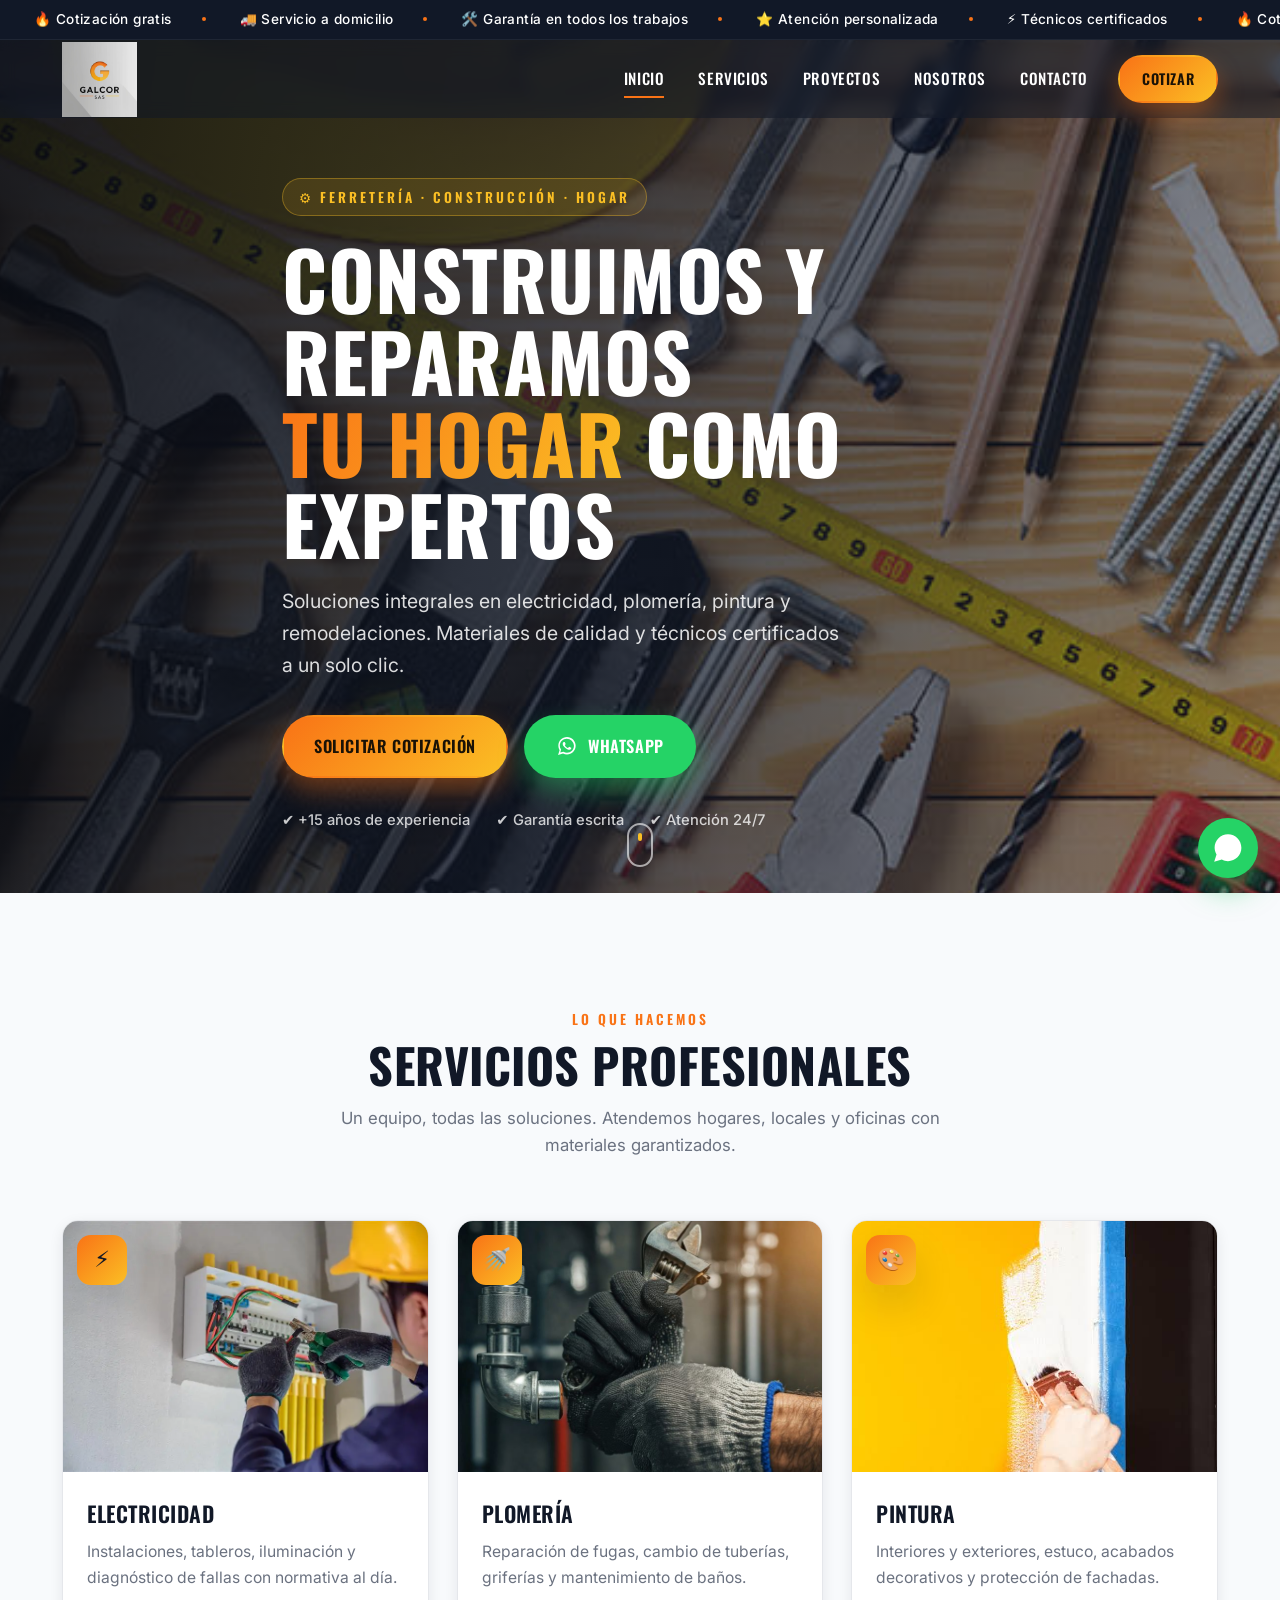
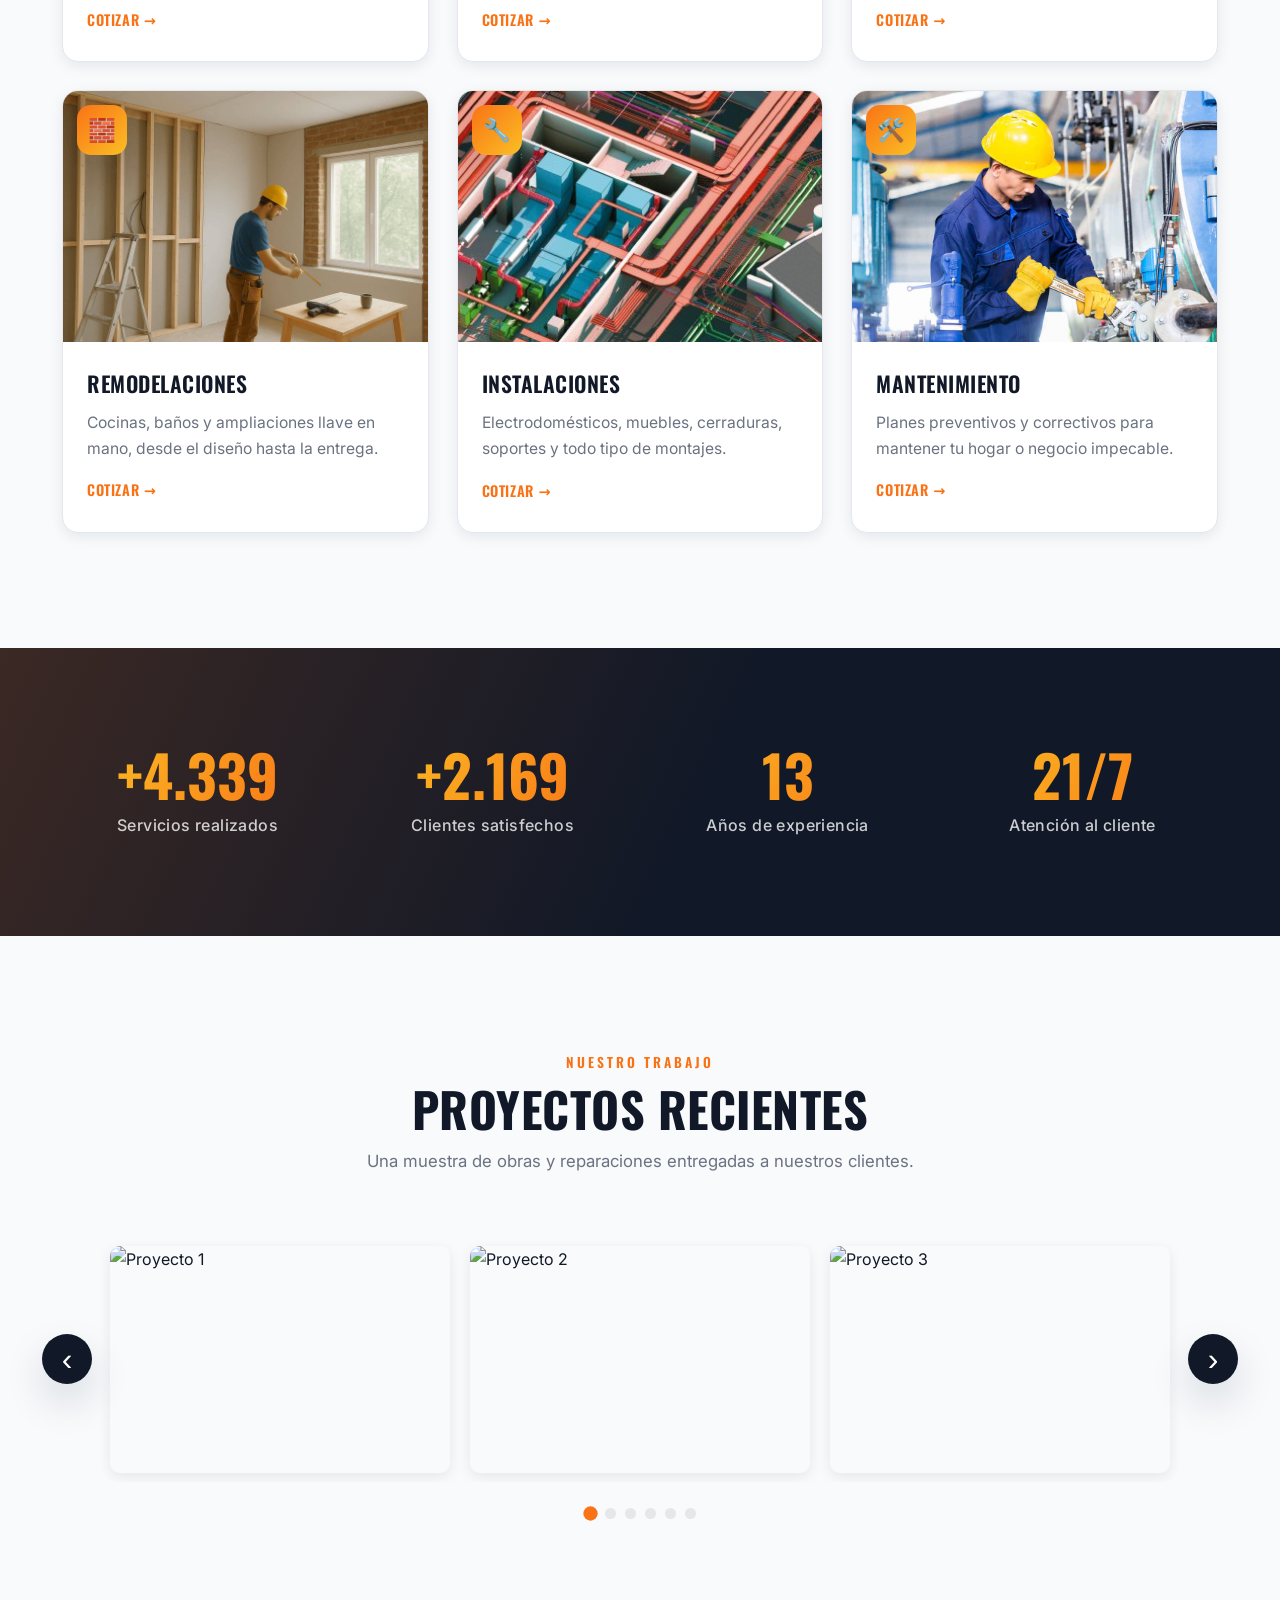
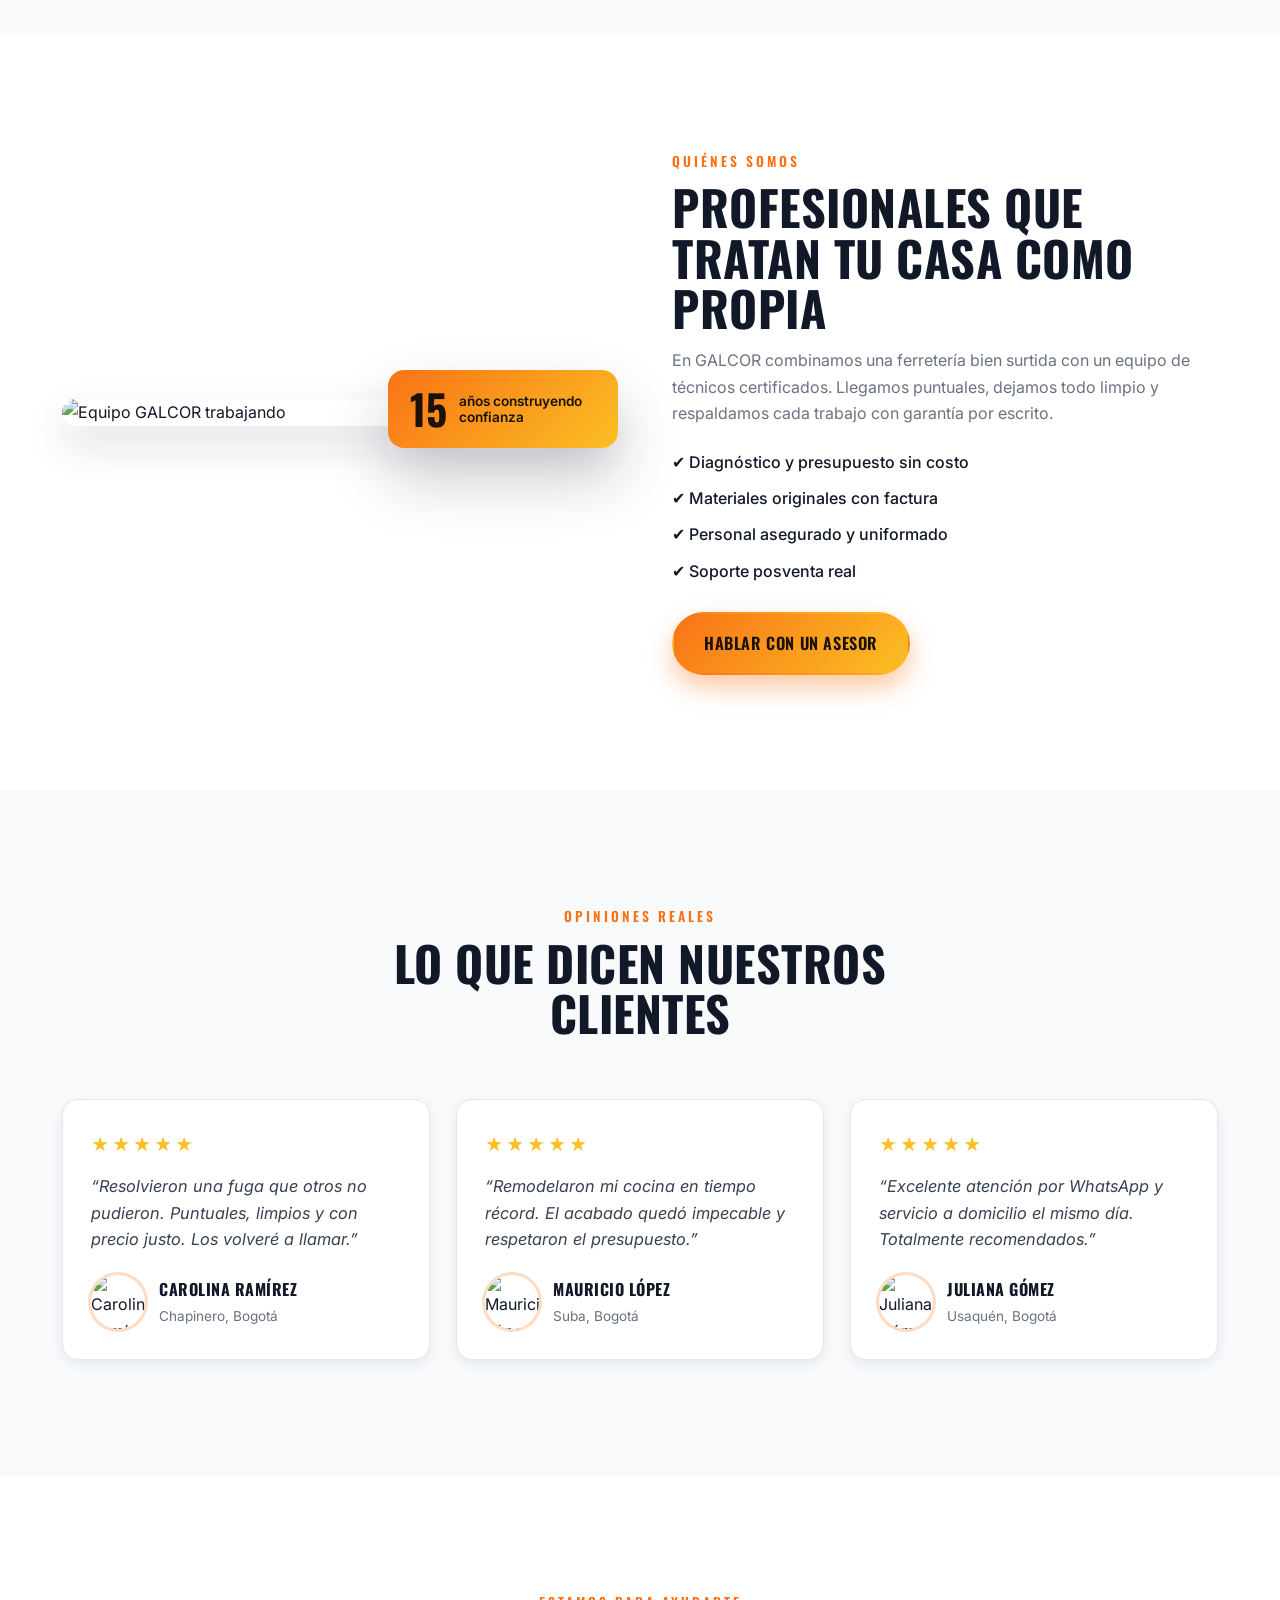
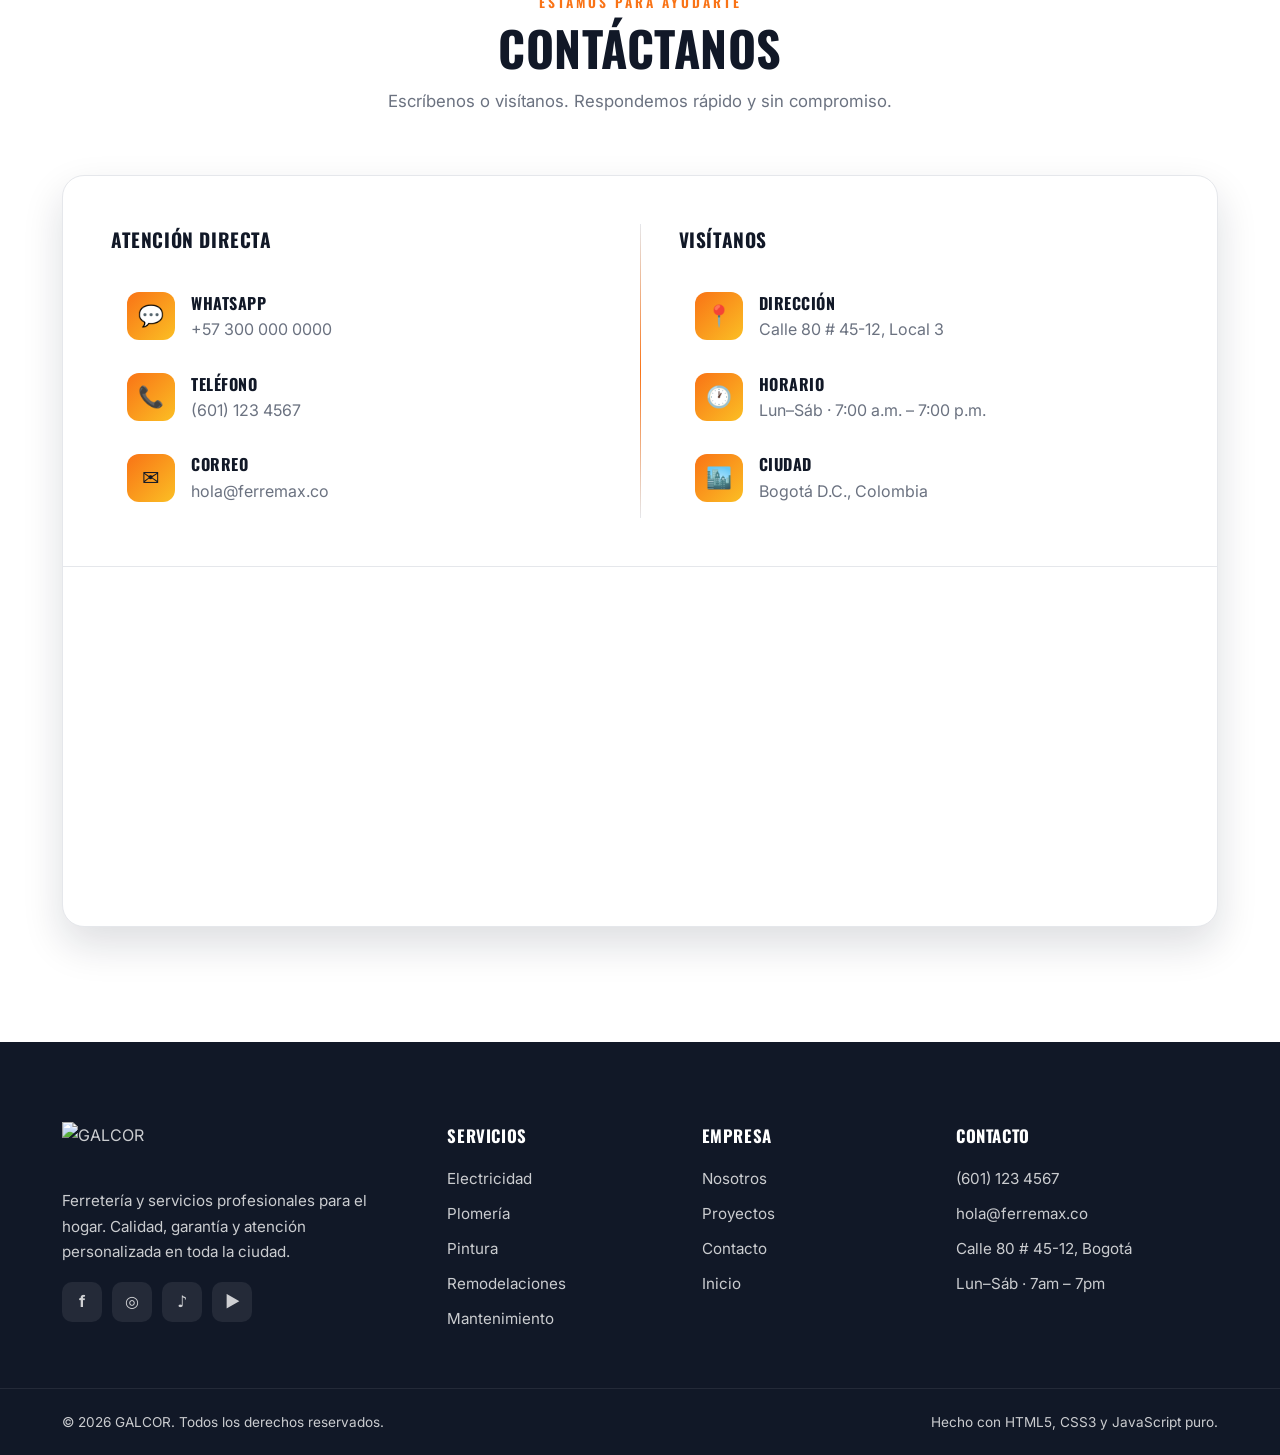
==== commit 924d4d89: "Fix image source paths to lowercase" ====
--- a/index.html
+++ b/index.html
@@ -132,7 +132,7 @@
           <!-- Tarjeta: Electricidad -->
           <article class="card reveal">
             <div class="card__media">
-              <img src="Imagenes/Electricidad.webp" alt="Servicio de electricidad" loading="lazy" />
+              <img src="imagenes/Electricidad.webp" alt="Servicio de electricidad" loading="lazy" />
               <span class="card__badge">⚡</span>
             </div>
             <div class="card__body">
@@ -145,7 +145,7 @@
           <!-- Tarjeta: Plomería -->
           <article class="card reveal">
             <div class="card__media">
-              <img src="Imagenes/plomeria1.jpg" alt="Servicio de plomería" loading="lazy" />
+              <img src="imagenes/plomeria1.jpg" alt="Servicio de plomería" loading="lazy" />
               <span class="card__badge">🚿</span>
             </div>
             <div class="card__body">
@@ -158,7 +158,7 @@
           <!-- Tarjeta: Pintura -->
           <article class="card reveal">
             <div class="card__media">
-              <img src="Imagenes/pintura.jpg" alt="Servicio de pintura" loading="lazy" />
+              <img src="imagenes/pintura.jpg" alt="Servicio de pintura" loading="lazy" />
               <span class="card__badge">🎨</span>
             </div>
             <div class="card__body">
@@ -171,7 +171,7 @@
           <!-- Tarjeta: Remodelaciones -->
           <article class="card reveal">
             <div class="card__media">
-              <img src="Imagenes/Remodelacion.jpg" alt="Servicio de remodelaciones" loading="lazy" />
+              <img src="imagenes/Remodelacion.jpg" alt="Servicio de remodelaciones" loading="lazy" />
               <span class="card__badge">🧱</span>
             </div>
             <div class="card__body">
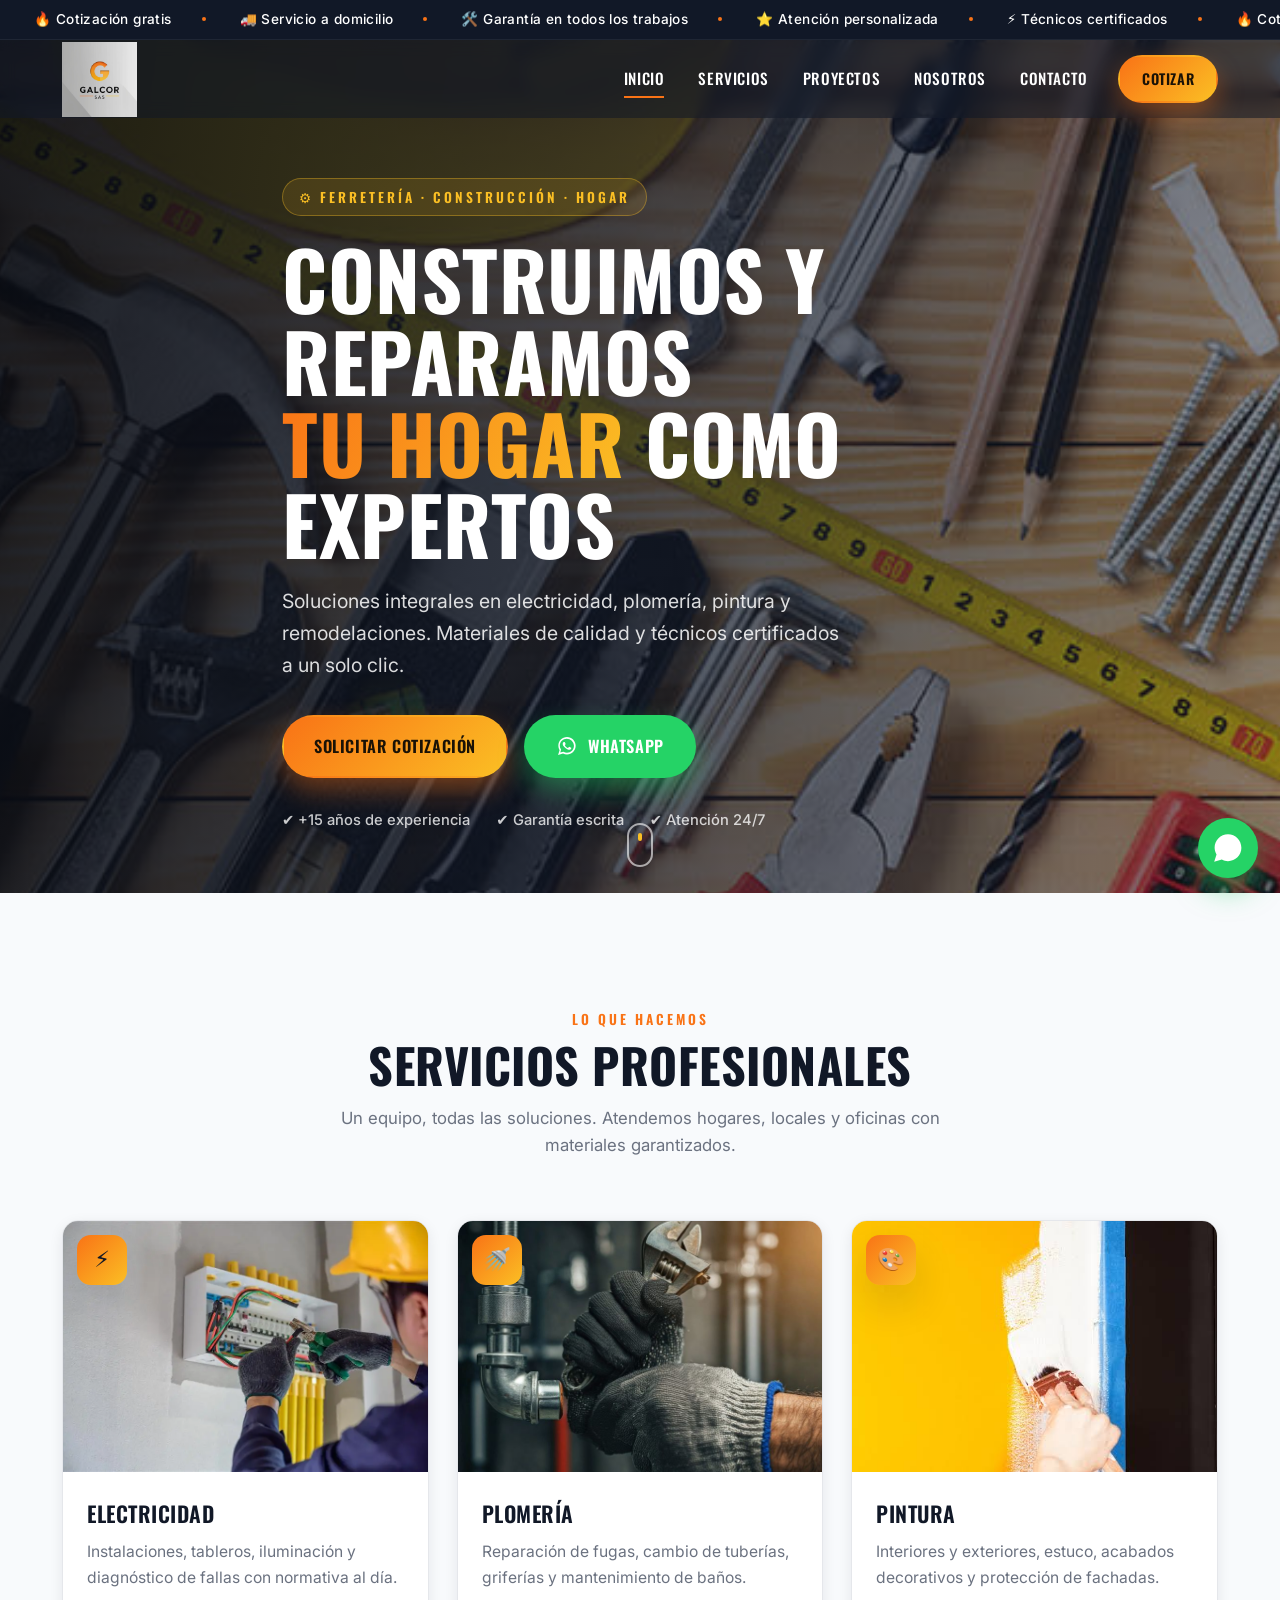
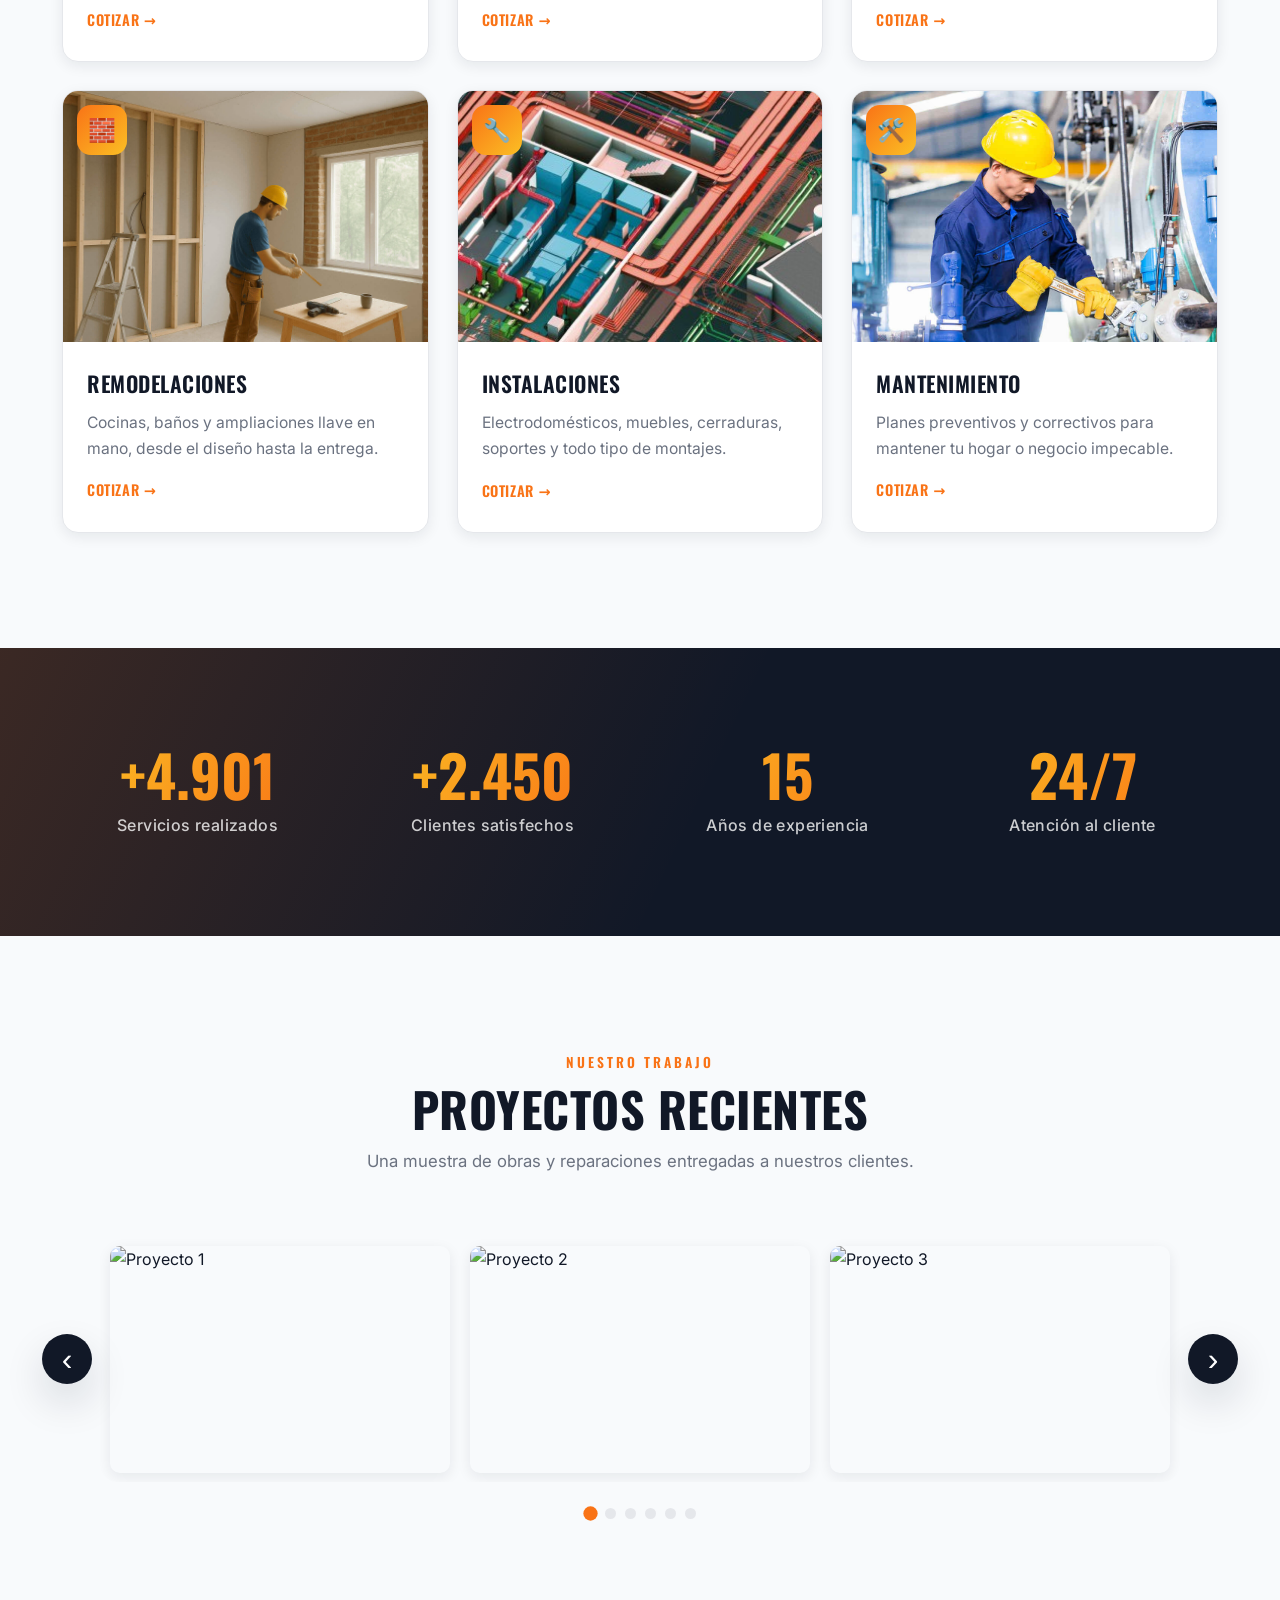
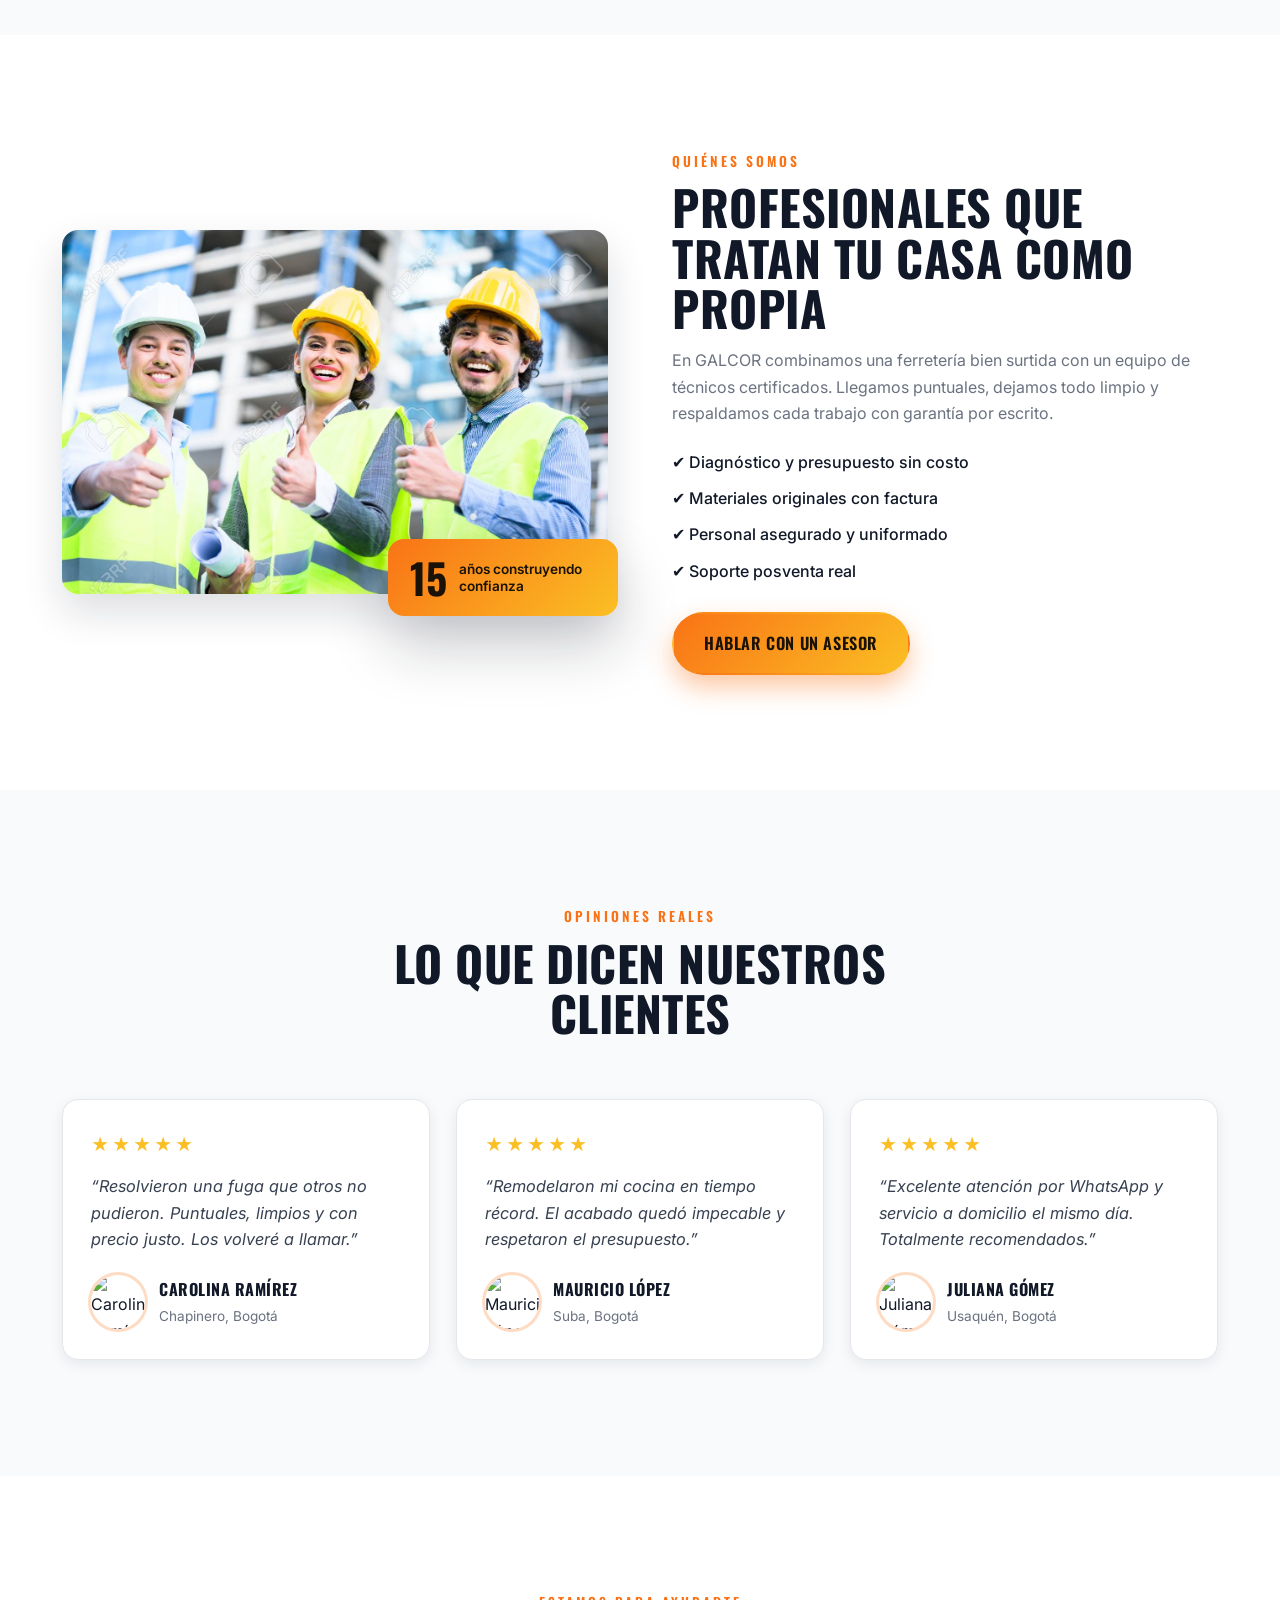
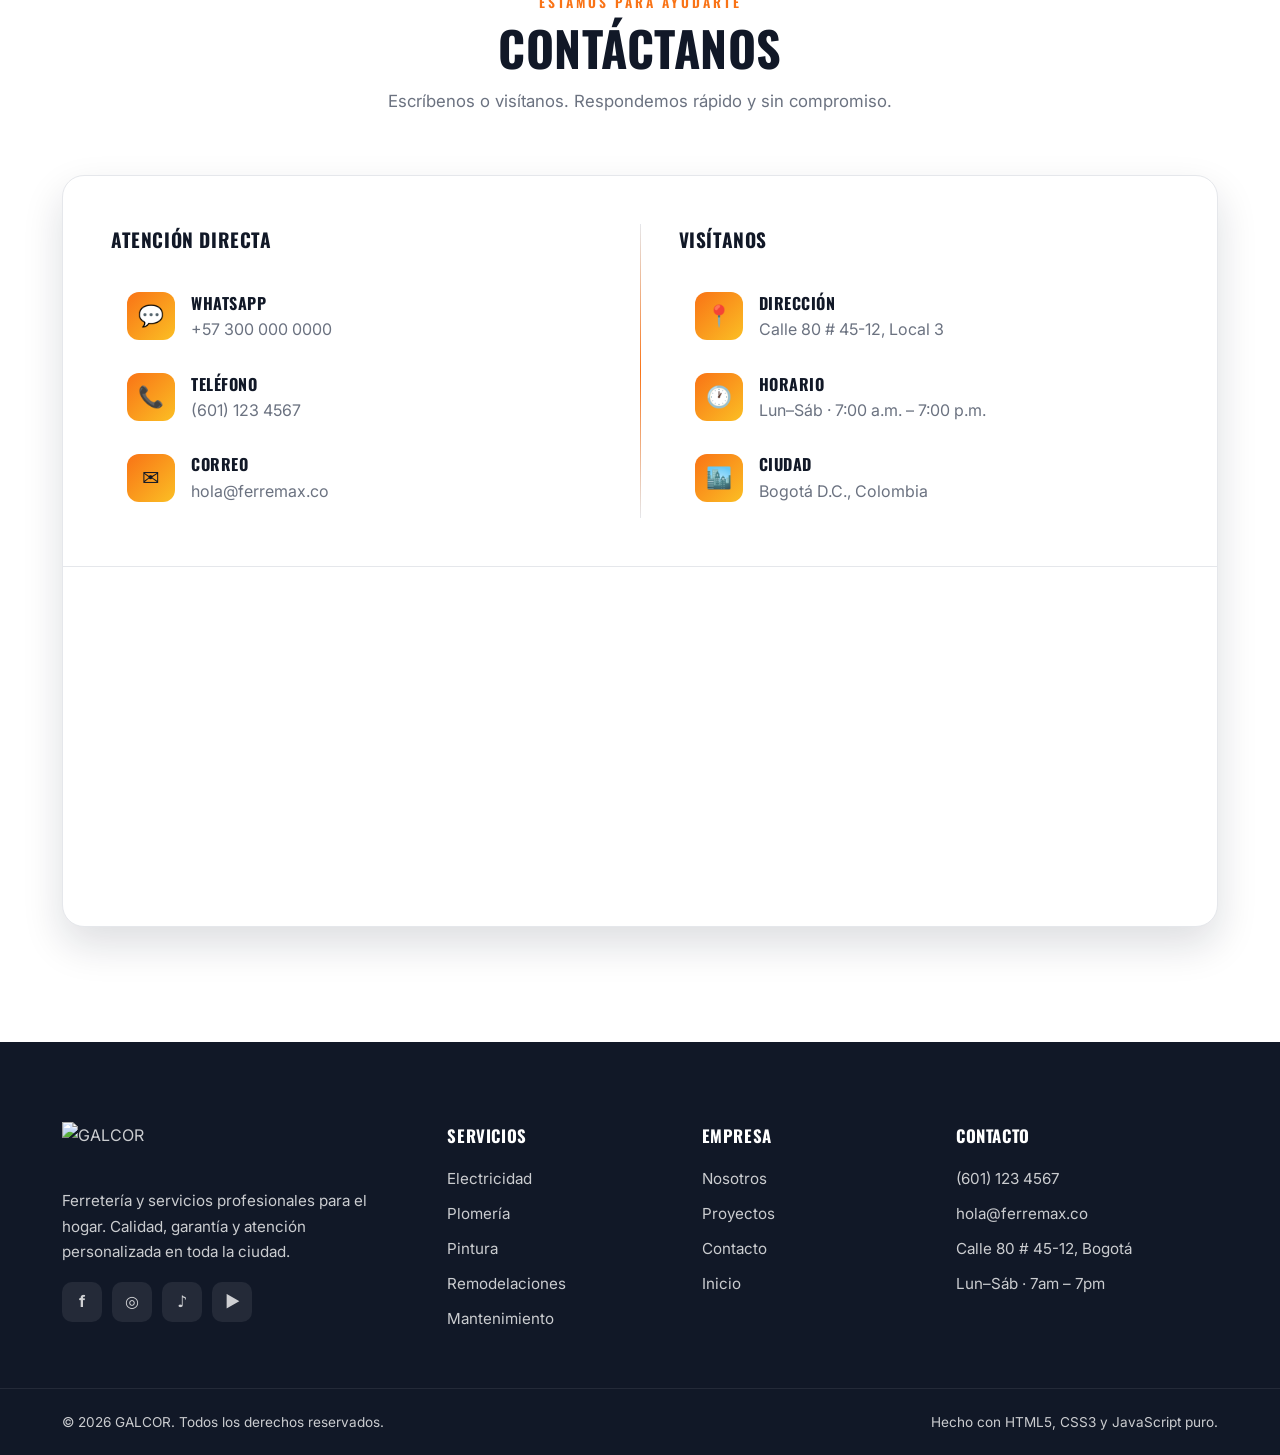
==== commit cf626bc4: "Update index.html" ====
--- a/index.html
+++ b/index.html
@@ -277,7 +277,7 @@
     <section class="about section" id="nosotros">
       <div class="container about__grid">
         <div class="about__media reveal">
-          <img src="Imagenes/nosotros1.jpg" alt="Equipo GALCOR trabajando" loading="lazy" />
+          <img src="imagenes/nosotros1.jpg" alt="Equipo GALCOR trabajando" loading="lazy" />
           <div class="about__chip">
             <strong>15</strong>
             <span>años construyendo confianza</span>
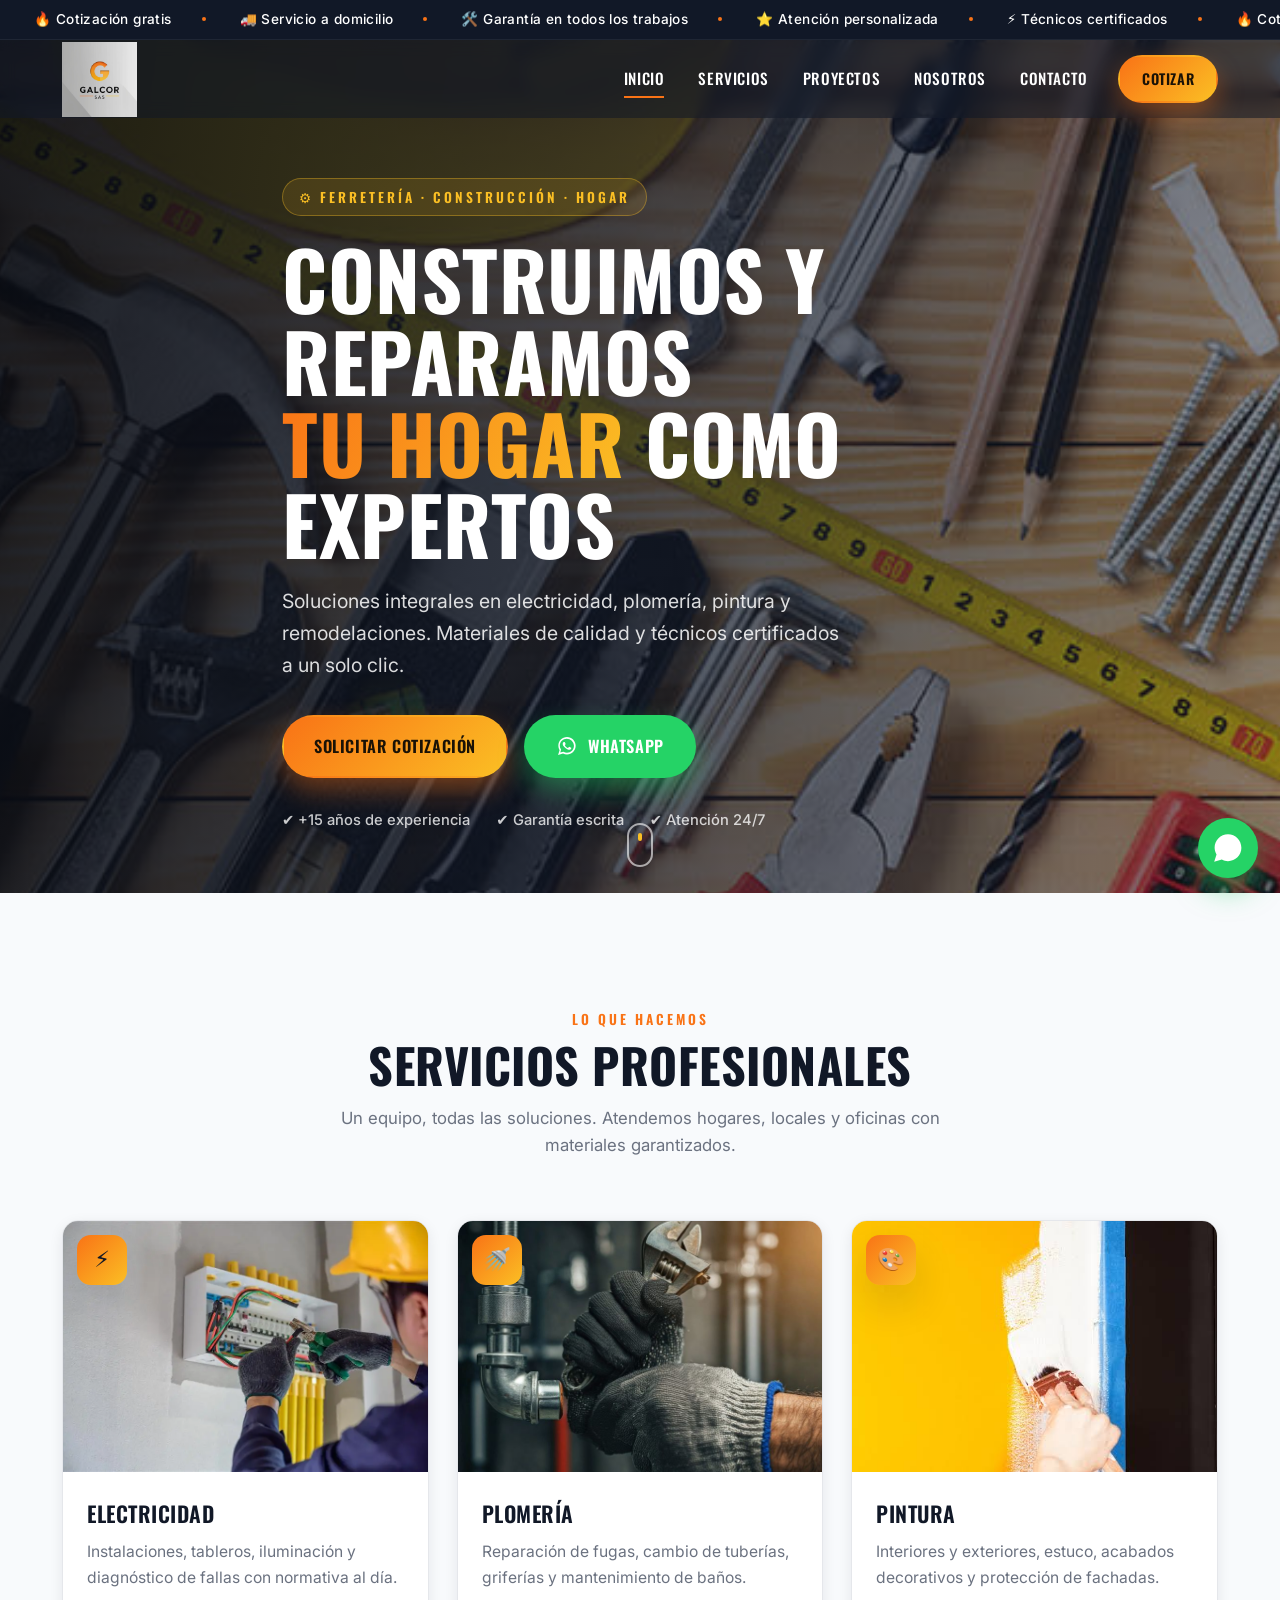
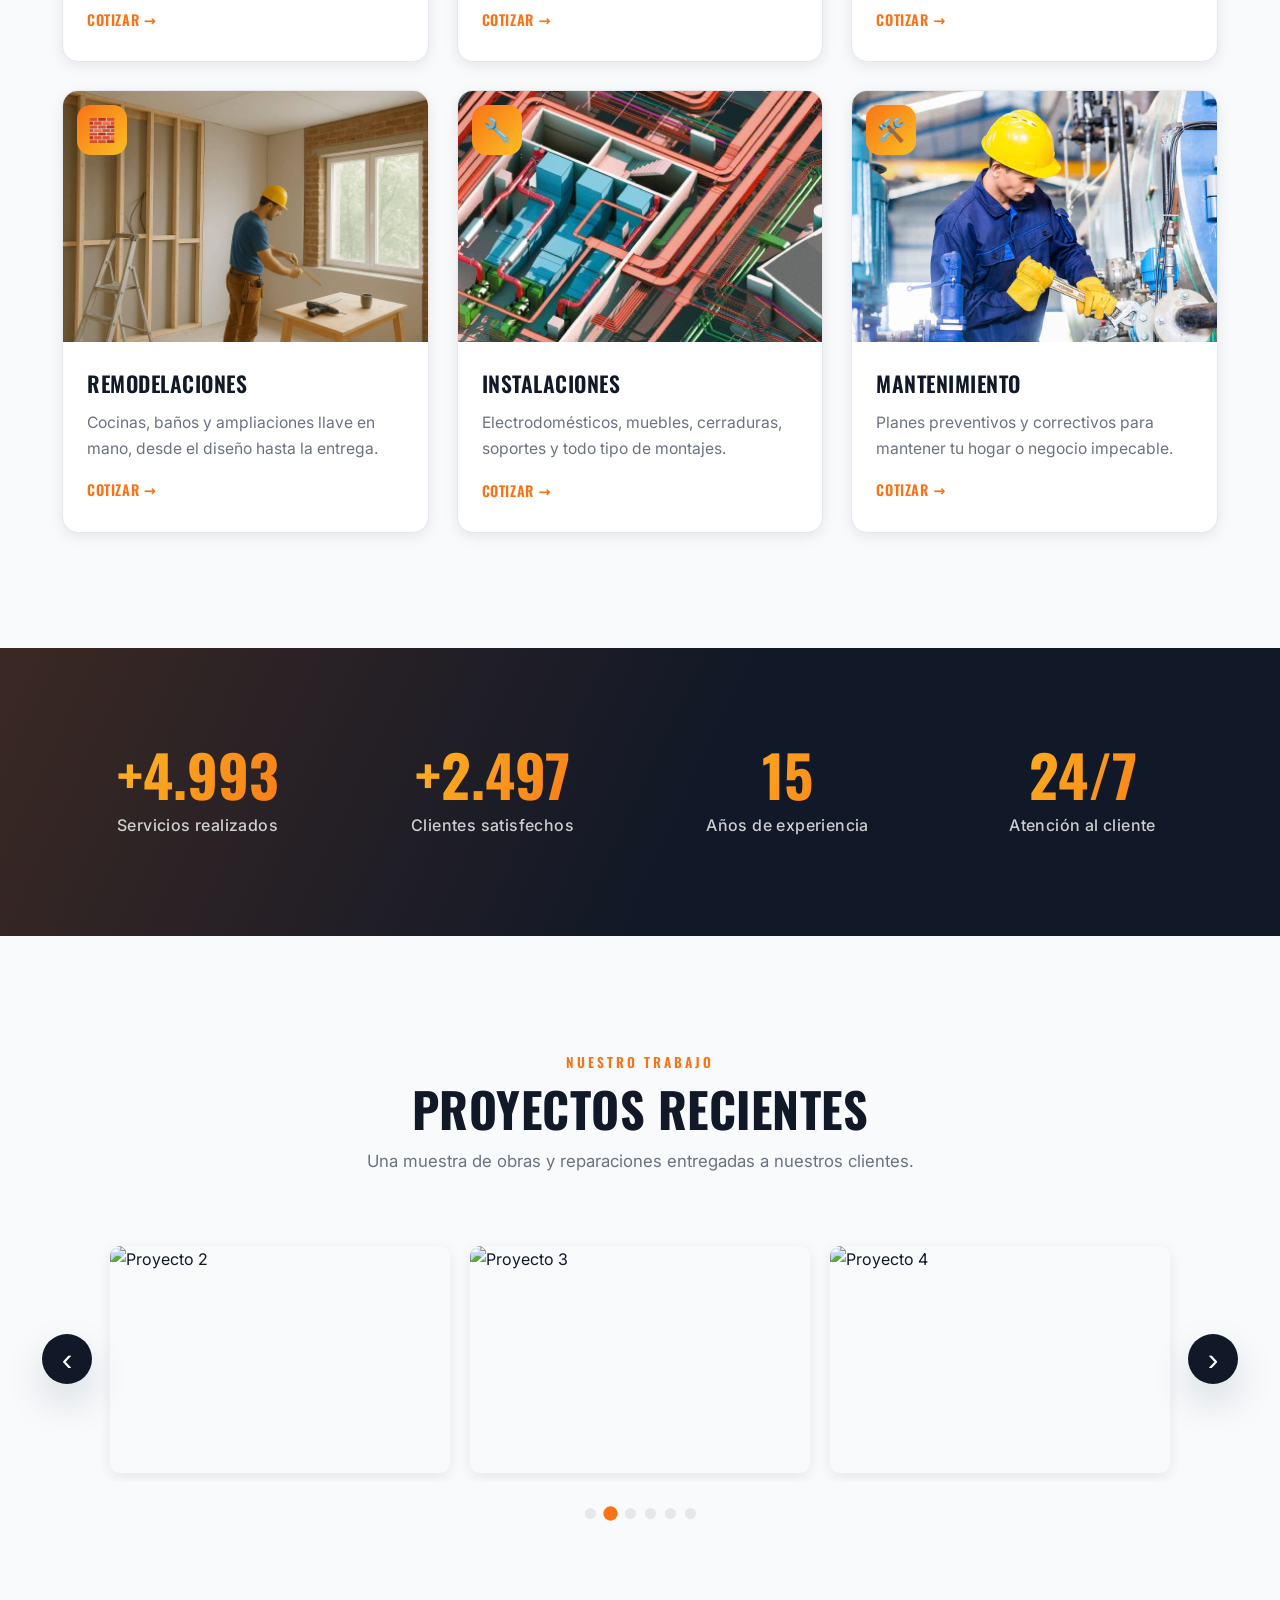
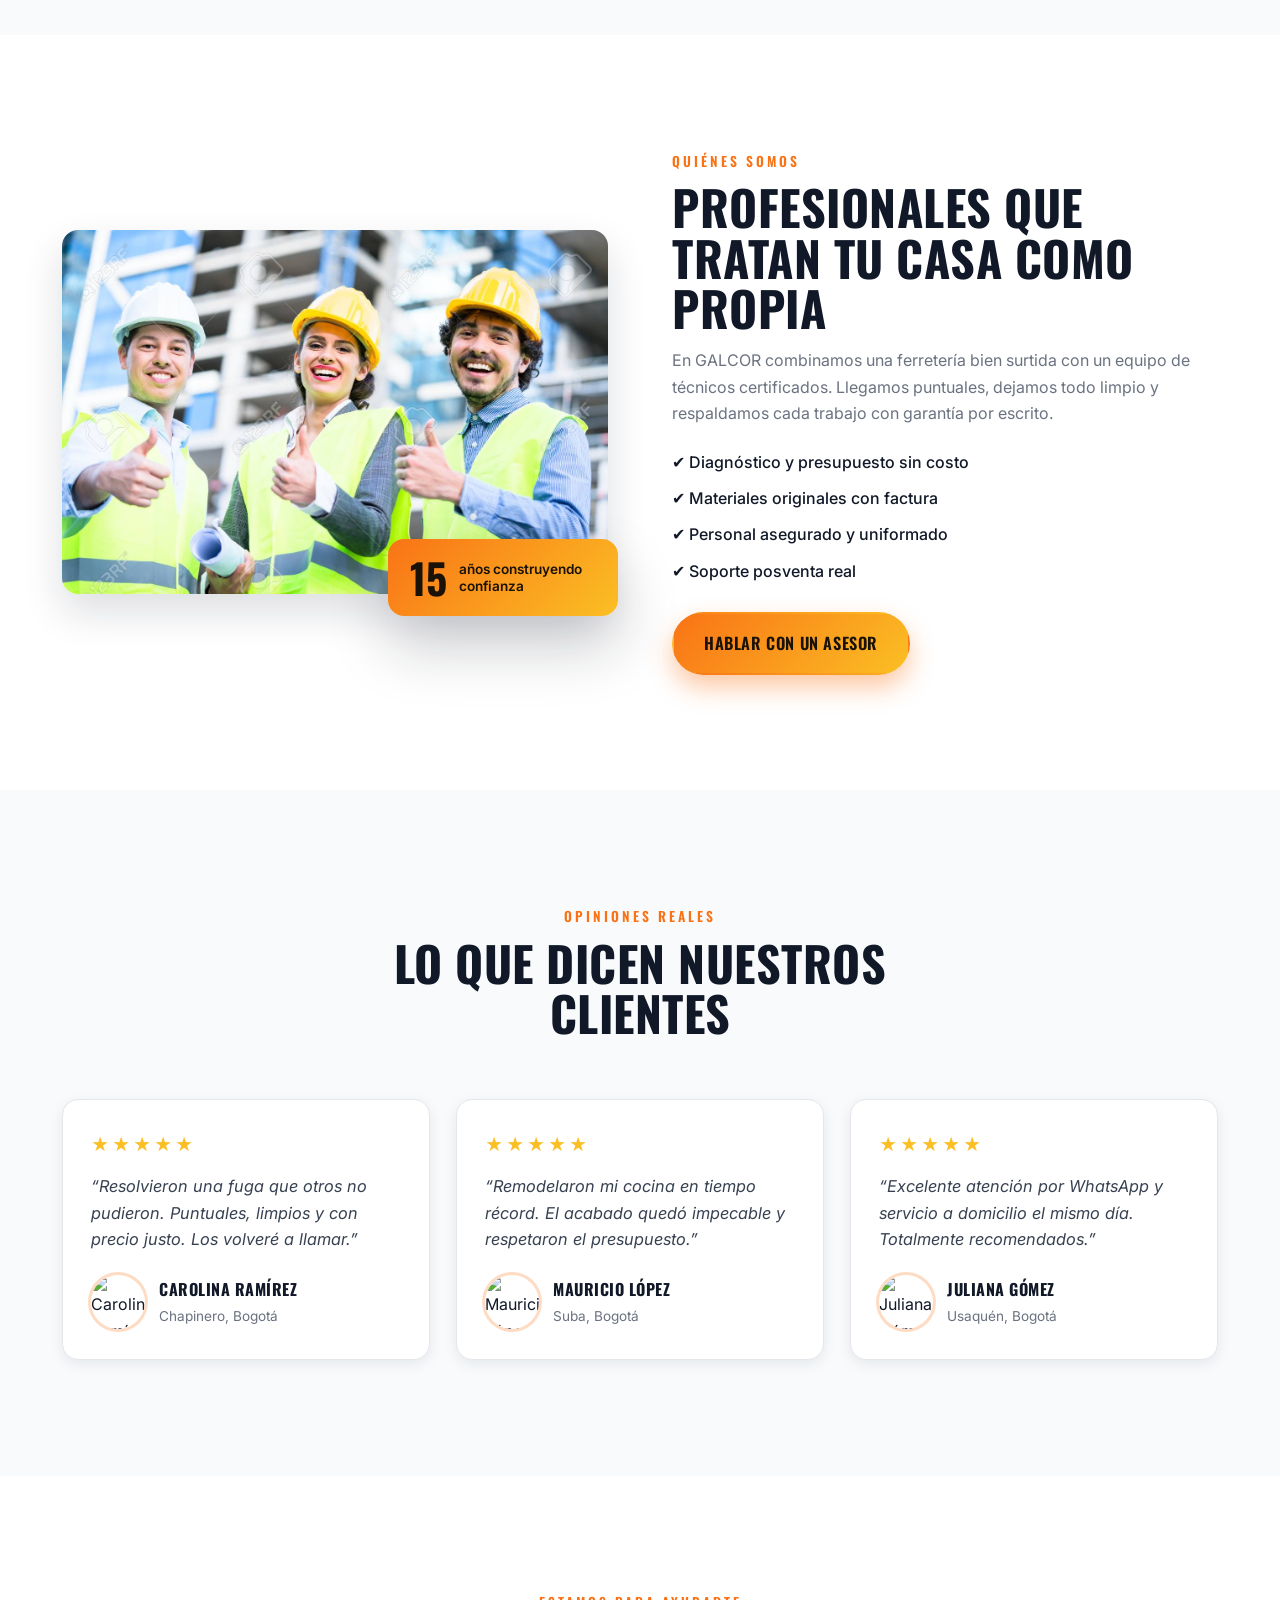
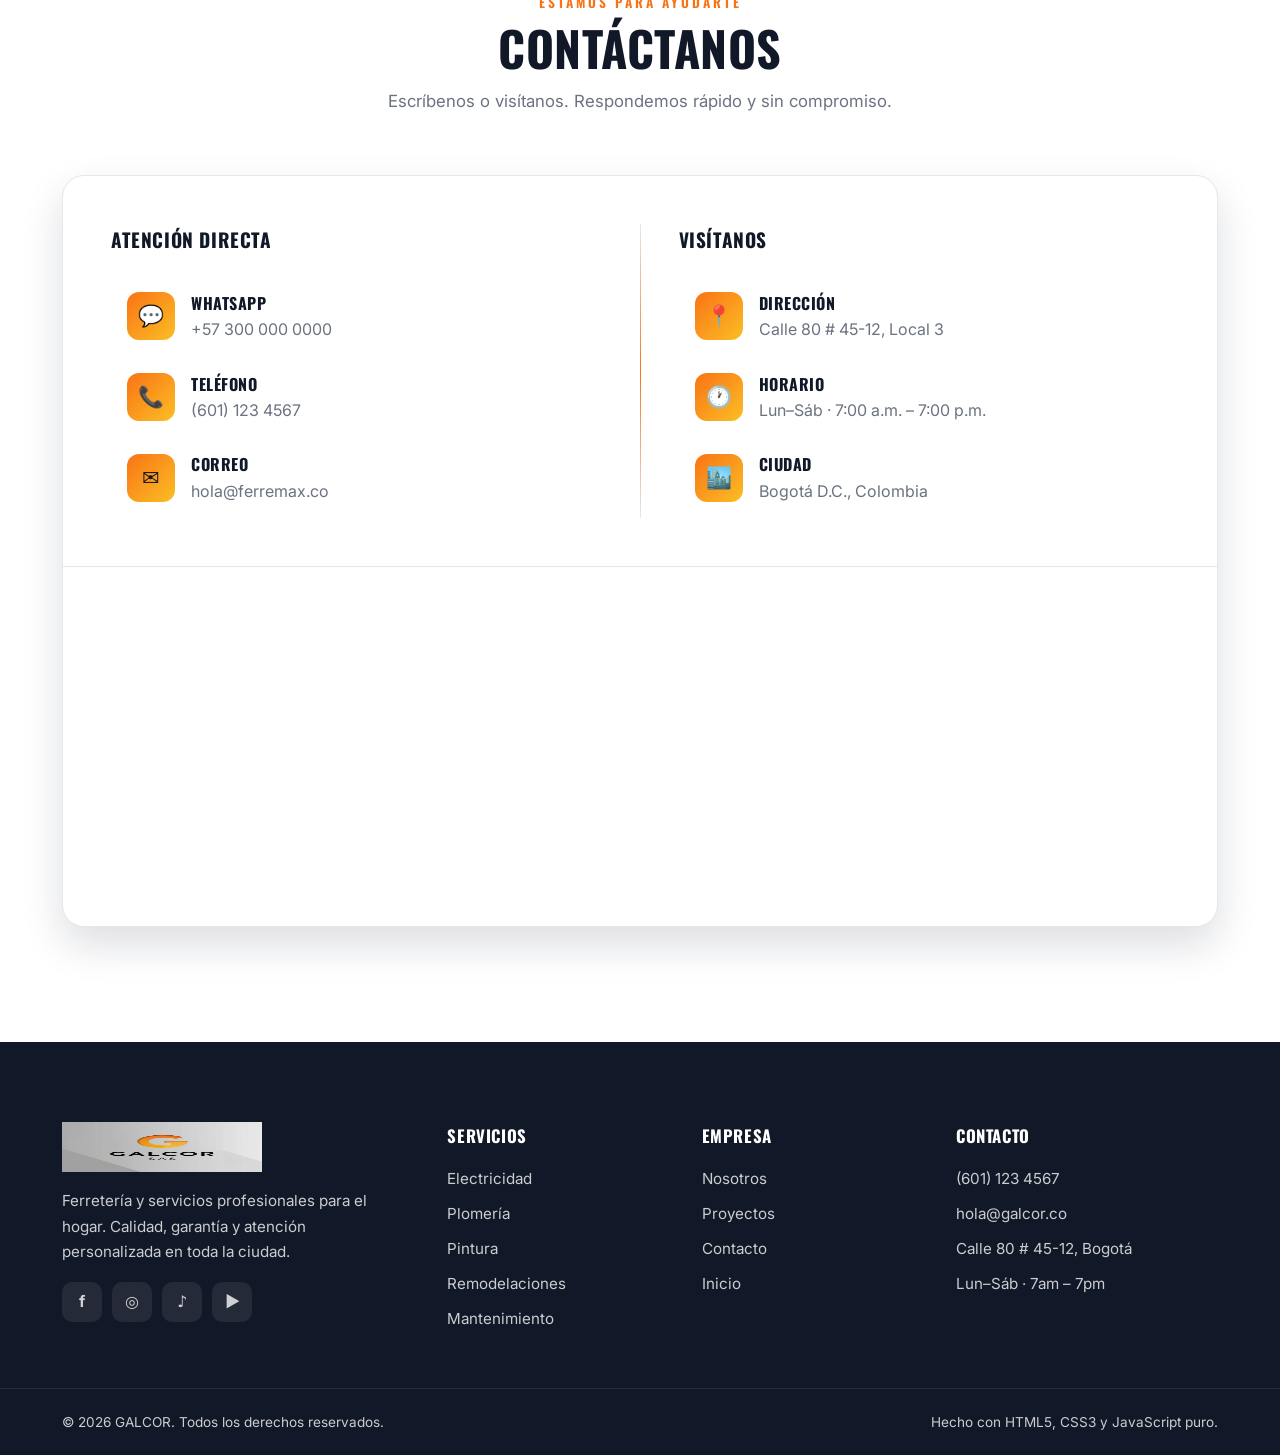
==== commit a6ab3e3d: "Update index.html" ====
--- a/index.html
+++ b/index.html
@@ -460,7 +460,7 @@
     <div class="container footer__grid">
 
       <div class="footer__brand">
-        <img src="imagenes/logo.svg" alt="GALCOR" width="200" height="50" />
+        <img src="imagenes/galcor.jpg" alt="GALCOR" width="200" height="50" />
         <p>Ferretería y servicios profesionales para el hogar. Calidad, garantía y atención personalizada en toda la ciudad.</p>
         <div class="footer__social">
           <a href="#" aria-label="Facebook">f</a>
@@ -490,7 +490,7 @@
       <div class="footer__col">
         <h4>Contacto</h4>
         <a href="tel:+576011234567">(601) 123 4567</a>
-        <a href="mailto:hola@ferremax.co">hola@ferremax.co</a>
+        <a href="mailto:hola@galcor.co">hola@galcor.co</a>
         <span>Calle 80 # 45-12, Bogotá</span>
         <span>Lun–Sáb · 7am – 7pm</span>
       </div>
